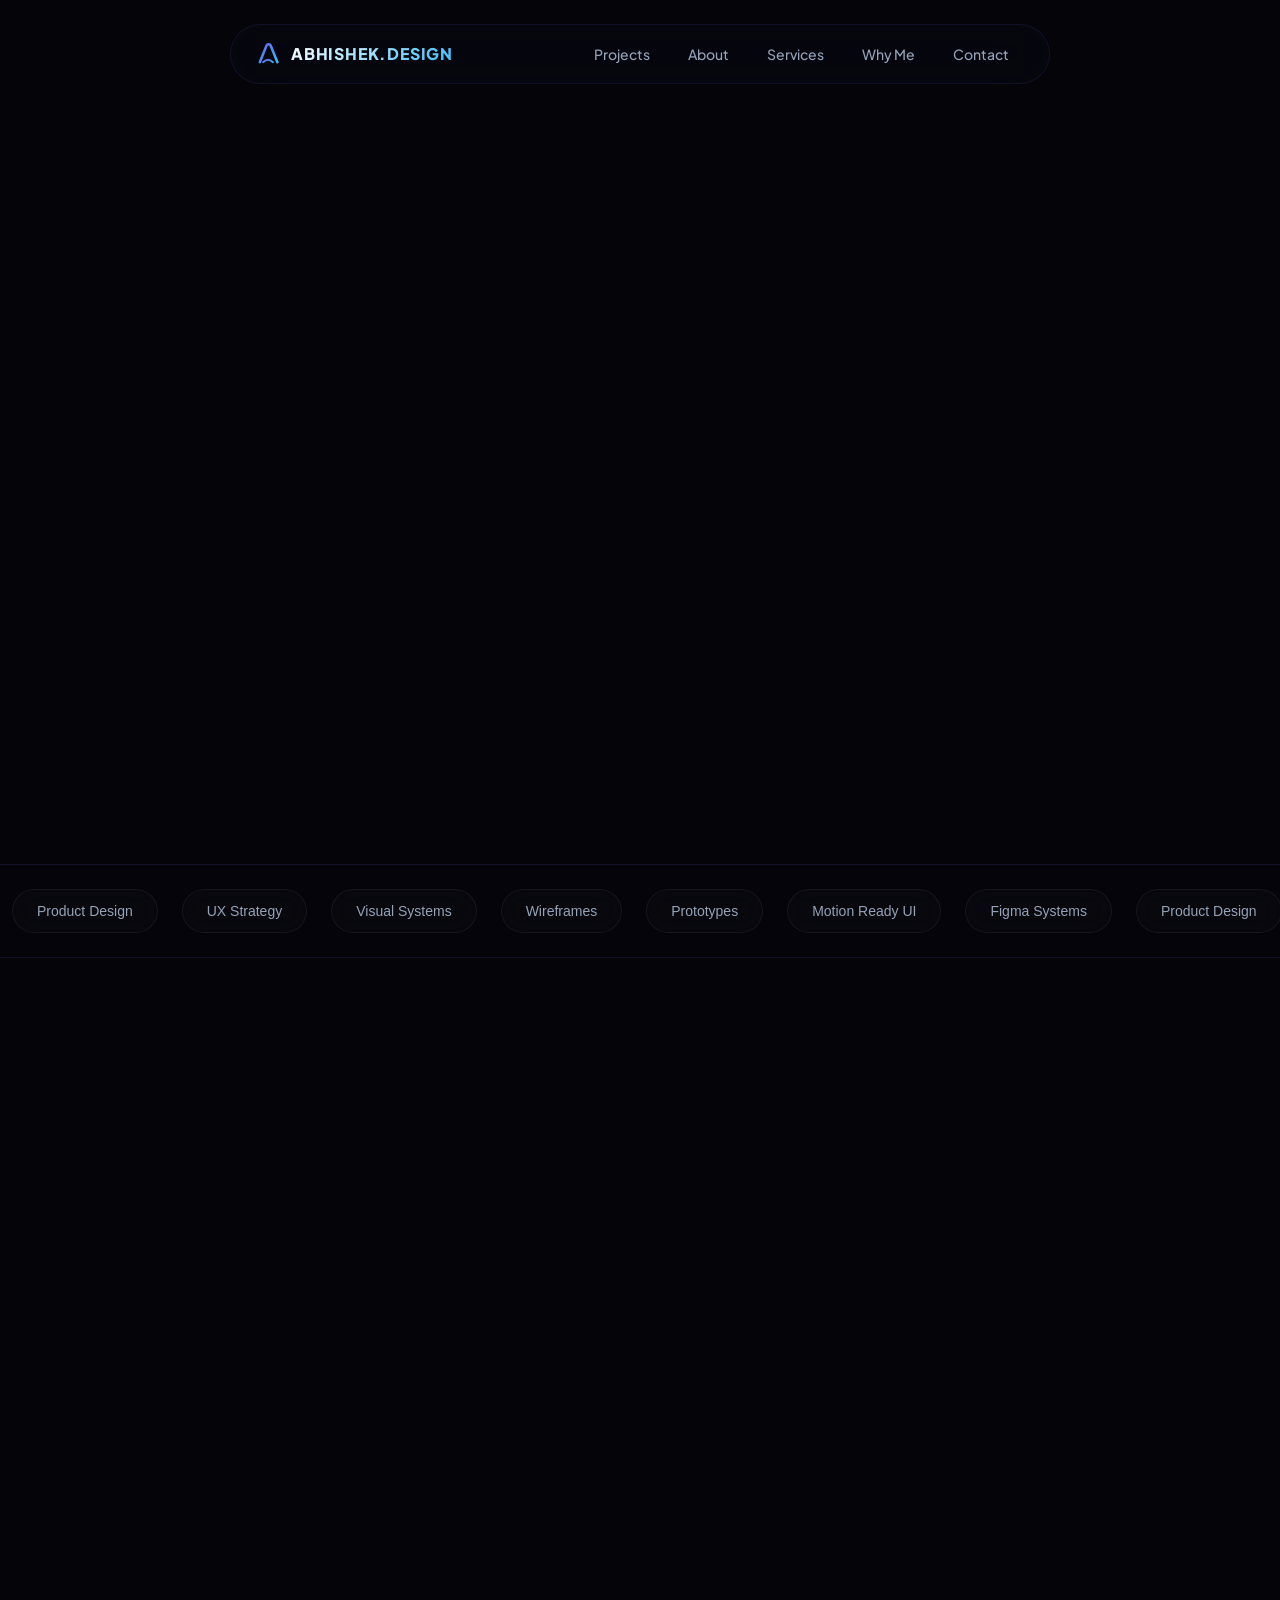
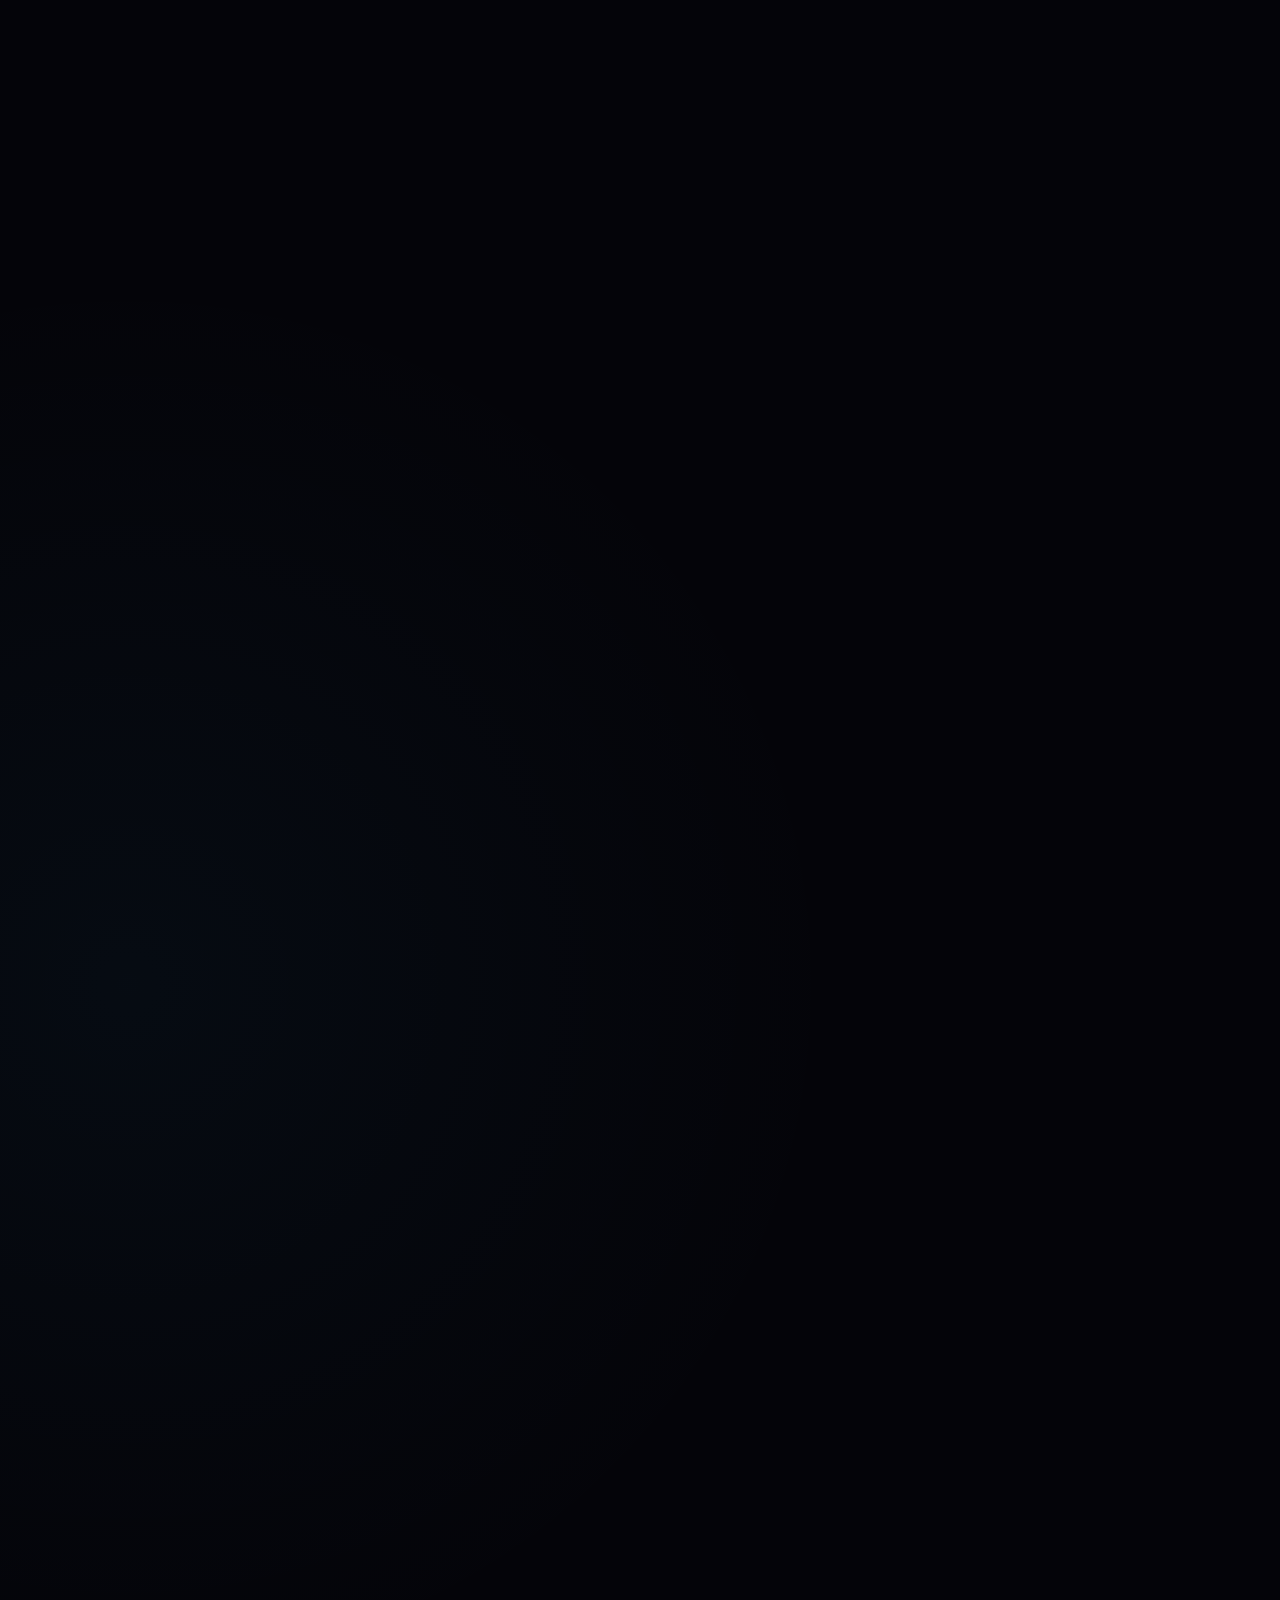
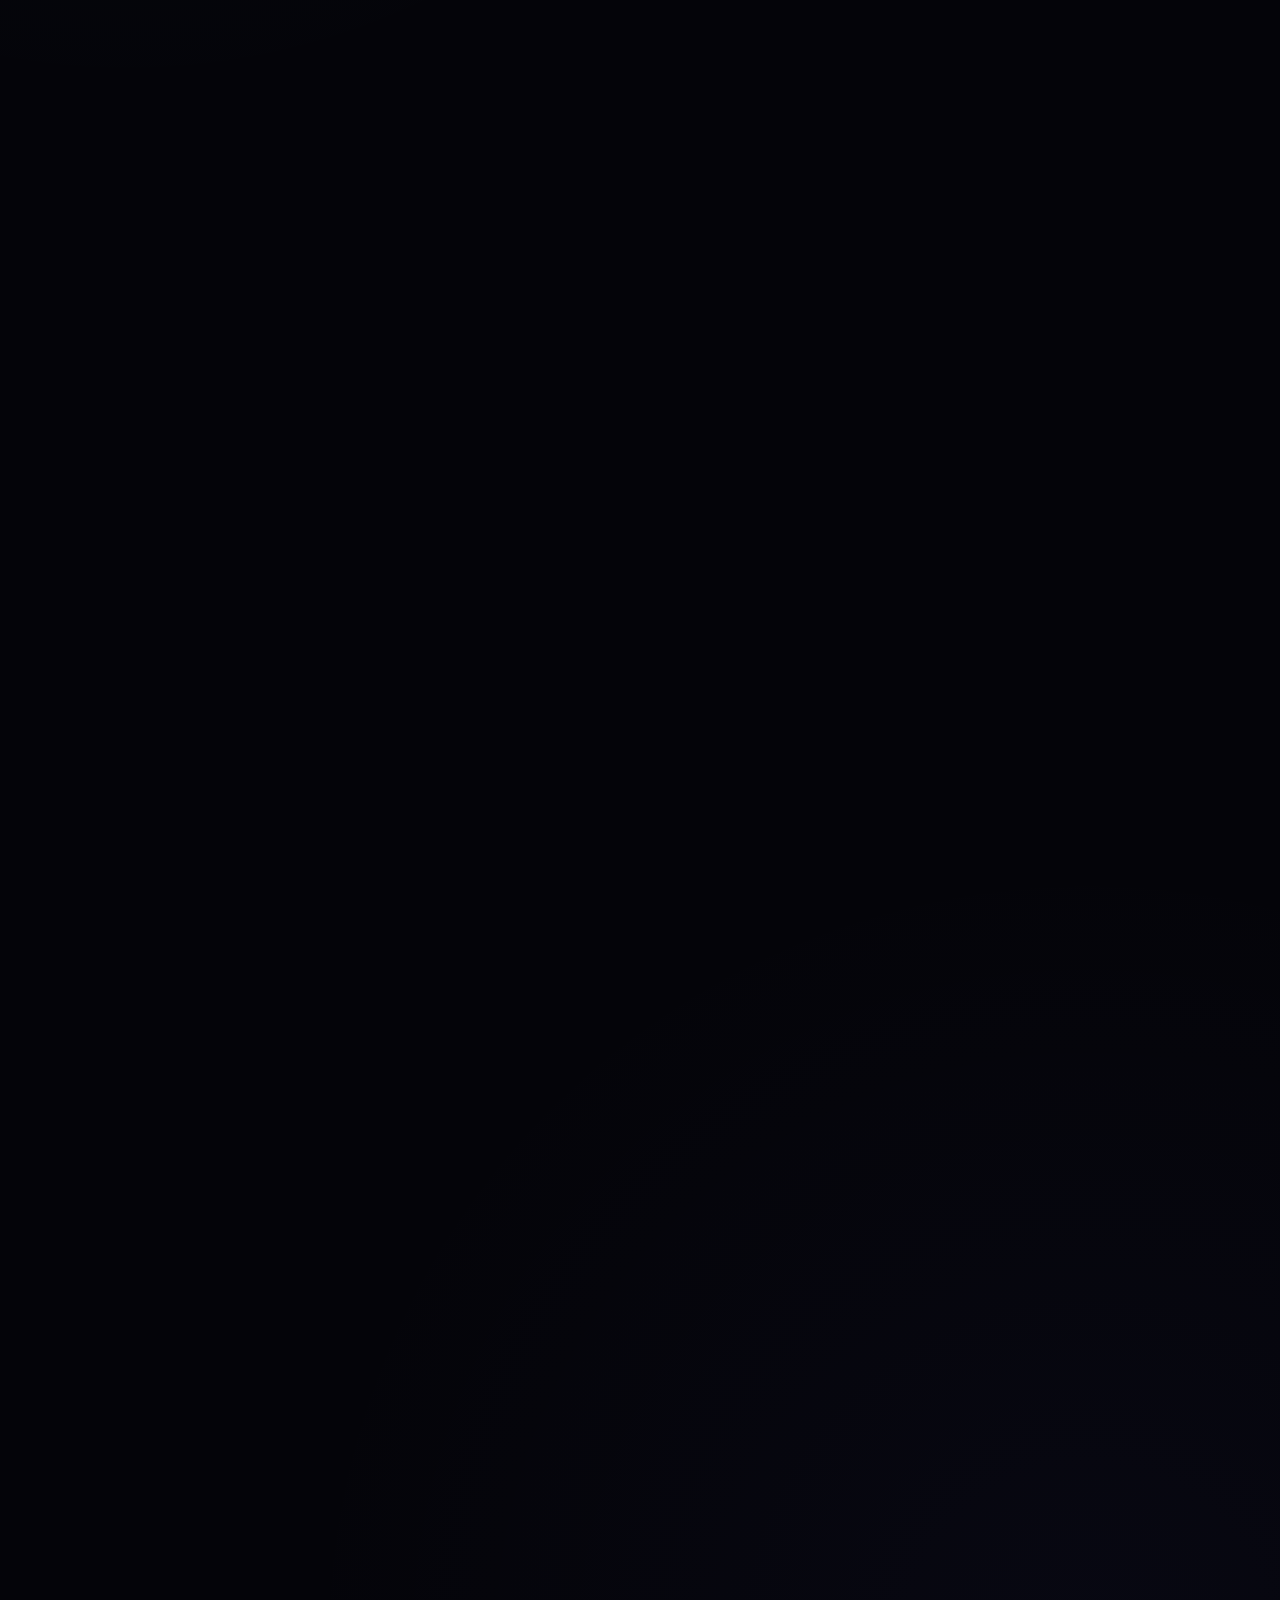
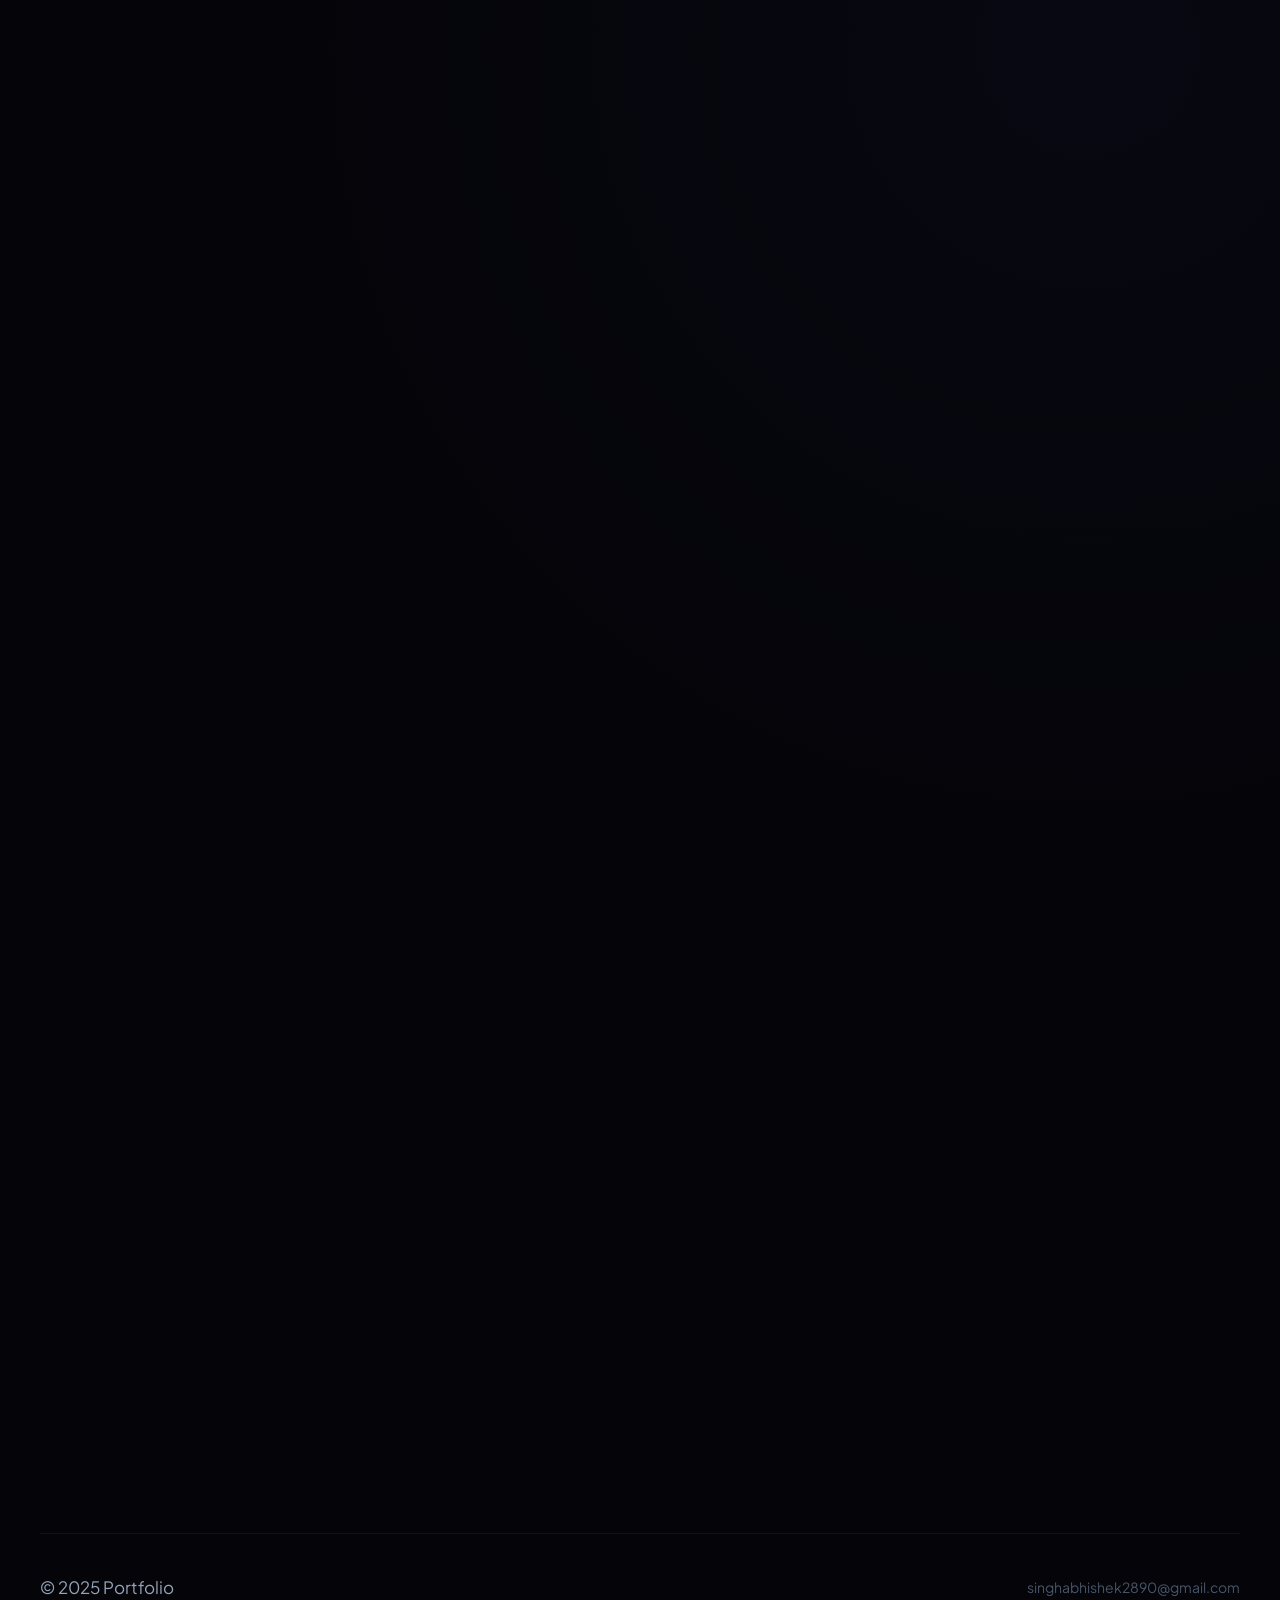
==== index.html @ 1b9af535 "Merge pull request #2 from Abhisheksingh1410/feature/framer-design-system Overhaul design system and" ====
<!doctype html>
<html lang="en">
  <head>
    <meta charset="utf-8">
    <meta name="viewport" content="width=device-width, initial-scale=1">
    <title>Abhishek Singh - UI/UX Designer</title>
    <meta name="description" content="Portfolio of Abhishek Singh, a UI/UX designer based in Lucknow, featuring Vyybee and Planto case studies.">
    
    <!-- Preconnect to Fonts -->
    <link rel="preconnect" href="https://fonts.googleapis.com">
    <link rel="preconnect" href="https://fonts.gstatic.com" crossorigin>
    
    <!-- Satoshi from Fontshare & Plus Jakarta Sans from Google Fonts -->
    <link href="https://fonts.googleapis.com/css2?family=Plus+Jakarta+Sans:ital,wght@0,300;0,400;0,500;0,600;0,700;0,800;1,300;1,400;1,500;1,600;1,700;1,800&display=swap" rel="stylesheet">
    <link href="https://api.fontshare.com/v2/css?f[]=satoshi@300,400,500,700,900&display=swap" rel="stylesheet">
    
    <link rel="stylesheet" href="styles.css">
  </head>
  <body>
    <!-- Sharp white follower dot trailing the cursor -->
    <div class="mouse-follower" aria-hidden="true"></div>

    <!-- Floating pill header -->
    <header class="site-header">
      <a class="brand" href="#home" aria-label="Abhishek Singh portfolio home">
        <span class="brand-logo">
          <svg width="26" height="26" viewBox="0 0 32 32" fill="none" xmlns="http://www.w3.org/2000/svg">
            <defs>
              <linearGradient id="logo-grad" x1="0%" y1="0%" x2="100%" y2="100%">
                <stop offset="0%" stop-color="#6366f1" />
                <stop offset="100%" stop-color="#38bdf8" />
              </linearGradient>
            </defs>
            <path d="M6 26L14 6C14.5 4.8 15.5 4 16.8 4C18 4 19 4.8 19.5 6L27.5 26" stroke="url(#logo-grad)" stroke-width="3.2" stroke-linecap="round" stroke-linejoin="round"/>
            <path d="M11 18H22.5" stroke="url(#logo-grad)" stroke-width="3.2" stroke-linecap="round"/>
            <path d="M10 26C10 26 13 23 16 23C19 23 22 26 22 26" stroke="url(#logo-grad)" stroke-width="2.5" stroke-linecap="round"/>
          </svg>
        </span>
        <span class="brand-text">Abhishek.Design</span>
      </a>
      <button class="nav-toggle" type="button" aria-label="Open navigation" aria-expanded="false">
        <span></span>
        <span></span>
      </button>
      <nav class="site-nav" aria-label="Primary navigation">
        <a href="#projects">Projects</a>
        <a href="#about">About</a>
        <a href="#services">Services</a>
        <a href="#why-me">Why Me</a>
        <a href="#contact">Contact</a>
      </nav>
    </header>

    <main id="home">
      <!-- Hero Section -->
      <section class="hero section-pad">
        <!-- Background animated shooting stars -->
        <div class="shooting-stars-container" aria-hidden="true">
          <div class="star"></div>
          <div class="star"></div>
          <div class="star"></div>
          <div class="star"></div>
          <div class="star"></div>
          <div class="star"></div>
        </div>

        <div class="hero-bg" aria-hidden="true"></div>
        <div class="hero-content">
          <!-- Availability Badge -->
          <div class="availability-badge reveal">
            <span class="status-dot"></span>
            <span>Available for work</span>
          </div>
          
          <p class="eyebrow reveal">UI/UX Designer / Product Designer</p>
          
          <div class="hero-grid">
            <div class="reveal">
              <h1>Abhishek Singh</h1>
              <p class="hero-copy">A versatile designer crafting product, web, and visual systems that make digital experiences feel sharp, usable, and emotionally memorable.</p>
              <div class="hero-actions">
                <a class="button primary" href="#projects">See Projects</a>
                <a class="button ghost" href="#contact">Contact Now</a>
              </div>
              <div class="hero-metrics" aria-label="Portfolio highlights">
                <div><strong>02</strong><span>Featured case studies</span></div>
                <div><strong>10+</strong><span>Design skills</span></div>
                <div><strong>2025</strong><span>Available for projects</span></div>
              </div>
            </div>
            
            <aside class="hero-feature reveal" aria-label="Featured design preview">
              <div class="feature-orbit" aria-hidden="true"></div>
              <!-- Pedestal preview of Vyybee dating app mockup -->
              <img class="hero-phone one" src="assets/Hero-section-vyybee-mockup.jpeg" alt="Vyybee dating app screen mockup">
              <img class="hero-phone two" src="assets/planto-mockup.jpeg" alt="Planto landing page desktop design mockup">
              <div class="status-panel">
                <strong>Lucknow based UI/UX Designer and Editor</strong>
                <div class="mini-tags">
                  <span>Figma</span>
                  <span>UX Design</span>
                  <span>Design Systems</span>
                </div>
              </div>
            </aside>
          </div>
        </div>
      </section>

      <!-- Seamless scrolling ticker with glassmorphism chips -->
      <section class="ticker-text-marquee" aria-label="Design capabilities">
        <div class="ticker-text-container">
          <div class="ticker-text-track">
            <span class="ticker-chip">Product Design</span>
            <span class="ticker-chip">UX Strategy</span>
            <span class="ticker-chip">Visual Systems</span>
            <span class="ticker-chip">Wireframes</span>
            <span class="ticker-chip">Prototypes</span>
            <span class="ticker-chip">Motion Ready UI</span>
            <span class="ticker-chip">Figma Systems</span>
            
            <!-- Duplicate for seamless scroll -->
            <span class="ticker-chip">Product Design</span>
            <span class="ticker-chip">UX Strategy</span>
            <span class="ticker-chip">Visual Systems</span>
            <span class="ticker-chip">Wireframes</span>
            <span class="ticker-chip">Prototypes</span>
            <span class="ticker-chip">Motion Ready UI</span>
            <span class="ticker-chip">Figma Systems</span>
          </div>
        </div>
      </section>

      <!-- Projects Section -->
      <section id="projects" class="section-pad">
        <div class="section-heading reveal">
          <p class="eyebrow">Recent Designs</p>
          <h2>Case studies that show the thinking behind the screens.</h2>
        </div>
        <div class="project-grid">
          <a class="project-card reveal" href="projects/vyybee.html" aria-label="Open Vyybee case study">
            <div class="project-image-wrapper">
              <img src="assets/vyybee-pedestal.jpeg" alt="Vyybee dating app preview card mockup">
              <div class="project-overlay">
                <span class="project-cta">View Case Study <svg width="14" height="14" viewBox="0 0 24 24" fill="none" stroke="currentColor" stroke-width="2.5"><line x1="5" y1="12" x2="19" y2="12"></line><polyline points="12 5 19 12 12 19"></polyline></svg></span>
              </div>
            </div>
            <div class="project-info">
              <p class="project-type">Mobile app / Dating</p>
              <h3>Vyybee</h3>
              <p>A Gen Z dating app shaped around compatibility checks, future goals, and playful relationship feedback loops. Live on Play Store.</p>
            </div>
          </a>
          <a class="project-card reveal" href="projects/planto.html" aria-label="Open Planto case study">
            <div class="project-image-wrapper">
              <img src="assets/planto-mockup-1.jpeg" alt="Planto ecommerce landing page design preview card">
              <div class="project-overlay">
                <span class="project-cta">View Case Study <svg width="14" height="14" viewBox="0 0 24 24" fill="none" stroke="currentColor" stroke-width="2.5"><line x1="5" y1="12" x2="19" y2="12"></line><polyline points="12 5 19 12 12 19"></polyline></svg></span>
              </div>
            </div>
            <div class="project-info">
              <p class="project-type">Web / Ecommerce</p>
              <h3>Planto</h3>
              <p>A premium plant shopping landing page with dark glassmorphism, curated products, customer reviews, and a calm green visual language.</p>
            </div>
          </a>
        </div>
      </section>

      <!-- Why Choose Me (Comparison) Section -->
      <section id="why-me" class="section-pad why-me-section">
        <div class="section-heading reveal">
          <p class="eyebrow">Why Choose Me</p>
          <h2>Why Partner with Me for Design Excellence</h2>
        </div>
        <div class="benefits-grid">
          <div class="benefit-card reveal">
            <div class="benefit-header">
              <span class="pro-tag">Skilled Professional</span>
              <span class="amateur-tag">Amateur Designer</span>
            </div>
            <div class="benefit-body">
              <div class="pro-side">
                <h4>Gain Access to Top Talent</h4>
                <p>Gain access to top-tier talent with years of experience, ensuring flawless execution.</p>
              </div>
              <div class="amateur-side">
                <h4>Inconsistent Execution</h4>
                <p>Lack of experience may result in design inconsistencies and overlooked details.</p>
              </div>
            </div>
          </div>
          <div class="benefit-card reveal">
            <div class="benefit-header">
              <span class="pro-tag">Future-Ready Designs</span>
              <span class="amateur-tag">Outdated Concepts</span>
            </div>
            <div class="benefit-body">
              <div class="pro-side">
                <h4>Stay Ahead of Trends</h4>
                <p>Crafting modern, scalable designs that grow with your business and stay ahead of trends.</p>
              </div>
              <div class="amateur-side">
                <h4>Stale Concepts</h4>
                <p>Stale designs that don't reflect current trends or your evolving brand narrative.</p>
              </div>
            </div>
          </div>
          <div class="benefit-card reveal">
            <div class="benefit-header">
              <span class="pro-tag">Client-Centric Collaboration</span>
              <span class="amateur-tag">Detached Communication</span>
            </div>
            <div class="benefit-body">
              <div class="pro-side">
                <h4>Your Vision Leads</h4>
                <p>Your vision leads the way — I work closely with you to bring ideas to life with precision and creativity.</p>
              </div>
              <div class="amateur-side">
                <h4>Poor Feedback Loops</h4>
                <p>Lack of collaboration and poor feedback loops can result in misaligned outcomes.</p>
              </div>
            </div>
          </div>
          <div class="benefit-card reveal">
            <div class="benefit-header">
              <span class="pro-tag">Timely Project Tracking</span>
              <span class="amateur-tag">Unstructured Work</span>
            </div>
            <div class="benefit-body">
              <div class="pro-side">
                <h4>Regular Updates</h4>
                <p>Stay informed with regular progress updates and timely deliverables.</p>
              </div>
              <div class="amateur-side">
                <h4>Unreliable Timelines</h4>
                <p>Inconsistent timelines and last-minute changes can compromise quality.</p>
              </div>
            </div>
          </div>
        </div>
      </section>

      <!-- Design Lab Section -->
      <section class="section-pad design-lab">
        <div class="section-heading reveal">
          <p class="eyebrow">Design Detail</p>
          <h2>Built to feel like a designer's own studio, not a template.</h2>
        </div>
        <div class="lab-grid">
          <article class="lab-card reveal">
            <span>01</span>
            <h3>Real product screens</h3>
            <p>Project cards use captured interface work from Figma so the portfolio leads with evidence, not decoration.</p>
          </article>
          <article class="lab-card reveal">
            <span>02</span>
            <h3>Editorial rhythm</h3>
            <p>Large type, compact cards, and generous negative space create a modern UI/UX portfolio cadence.</p>
          </article>
          <article class="lab-card reveal">
            <span>03</span>
            <h3>Conversion ready</h3>
            <p>Clear project paths, service clarity, and contact actions keep the site beautiful but practical.</p>
          </article>
        </div>
      </section>

      <!-- About Section with AI artwork -->
      <section id="about" class="section-pad split-section">
        <div class="about-text-column reveal">
          <div class="section-heading">
            <p class="eyebrow">Expert Designer</p>
            <h2>Abhishek Singh, your designer.</h2>
          </div>
          <p class="about-bio">Abhishek Singh is a dedicated UI/UX Designer and Editor from Lucknow. He specializes in creative design with seamless execution to craft clean, modern, and purposeful digital experiences.</p>
          <div class="skill-cloud" aria-label="Skills">
            <span>Design System</span>
            <span>UX Design</span>
            <span>UI Design</span>
            <span>Wireframing</span>
            <span>Figma</span>
            <span>Prototyping</span>
            <span>Dataflow</span>
            <span>Typography</span>
            <span>Premiere Pro</span>
            <span>After Effects</span>
          </div>
        </div>
        <div class="about-image-column reveal">
          <div class="about-artwork-frame">
            <img src="assets/creative-studio.png" alt="Creative design workspace 3D illustration">
          </div>
        </div>
      </section>

      <!-- Process Section -->
      <section class="section-pad process">
        <div class="section-heading reveal">
          <p class="eyebrow">How it works</p>
          <h2>Process is everything.</h2>
        </div>
        <div class="steps">
          <article class="step-card reveal">
            <span>01</span>
            <h3>Let's Get In Touch</h3>
            <p>Discuss goals, audience, constraints, and the business idea behind the product.</p>
          </article>
          <article class="step-card reveal">
            <span>02</span>
            <h3>Shape the Direction</h3>
            <p>Translate the vision into flows, structure, wireframes, and visual references.</p>
          </article>
          <article class="step-card reveal">
            <span>03</span>
            <h3>Design the Experience</h3>
            <p>Create polished interfaces that are functional, responsive, and ready for handoff.</p>
          </article>
          <article class="step-card reveal">
            <span>04</span>
            <h3>Hand Over</h3>
            <p>Deliver organized screens, assets, and design notes for smooth development.</p>
          </article>
        </div>
      </section>

      <!-- Services Section -->
      <section id="services" class="section-pad services">
        <div class="section-heading reveal">
          <p class="eyebrow">Design Services</p>
          <h2>Focused services for digital products and brands.</h2>
        </div>
        <div class="service-bento">
          <article class="service-card reveal tall-bento">
            <div class="service-icon">
              <!-- Website design SVG -->
              <svg width="24" height="24" viewBox="0 0 24 24" fill="none" stroke="currentColor" stroke-width="1.8" stroke-linecap="round" stroke-linejoin="round"><rect x="2" y="3" width="20" height="14" rx="2" ry="2"></rect><line x1="8" y1="21" x2="16" y2="21"></line><line x1="12" y1="17" x2="12" y2="21"></line></svg>
            </div>
            <h3>Website Design</h3>
            <p>User-centric websites that improve clarity, engagement, and conversion.</p>
          </article>
          <article class="service-card reveal">
            <div class="service-icon">
              <!-- Figma Design SVG -->
              <svg width="24" height="24" viewBox="0 0 24 24" fill="none" stroke="currentColor" stroke-width="1.8" stroke-linecap="round" stroke-linejoin="round"><path d="M5 5.5A3.5 3.5 0 0 1 8.5 2H12v7H8.5A3.5 3.5 0 0 1 5 5.5z"></path><path d="M12 2h3.5a3.5 3.5 0 0 1 0 7H12V2z"></path><path d="M12 12.5a3.5 3.5 0 1 1 7-3.5h-7v3.5z"></path><path d="M5 15.5A3.5 3.5 0 0 1 8.5 12H12v3.5a3.5 3.5 0 1 1-7 0z"></path><path d="M12 12h3.5a3.5 3.5 0 0 1 0 7H12v-7z"></path></svg>
            </div>
            <h3>Figma Design</h3>
            <p>Interactive, organized Figma files that simplify complexity and elevate usability.</p>
          </article>
          <article class="service-card reveal">
            <div class="service-icon">
              <!-- Wireframing SVG -->
              <svg width="24" height="24" viewBox="0 0 24 24" fill="none" stroke="currentColor" stroke-width="1.8" stroke-linecap="round" stroke-linejoin="round"><rect x="3" y="3" width="18" height="18" rx="2" ry="2"></rect><line x1="9" y1="3" x2="9" y2="21"></line><line x1="9" y1="9" x2="21" y2="9"></line></svg>
            </div>
            <h3>Wireframing</h3>
            <p>Simple structural layouts that make screens easier to understand before visual polish.</p>
          </article>
          <article class="service-card reveal">
            <div class="service-icon">
              <!-- Graphic Design SVG -->
              <svg width="24" height="24" viewBox="0 0 24 24" fill="none" stroke="currentColor" stroke-width="1.8" stroke-linecap="round" stroke-linejoin="round"><circle cx="12" cy="12" r="10"></circle><circle cx="12" cy="12" r="4"></circle><line x1="4.93" y1="4.93" x2="19.07" y2="19.07"></line></svg>
            </div>
            <h3>Graphic Design</h3>
            <p>Bold visual content for campaigns, posters, social media, and brand communication.</p>
          </article>
        </div>
      </section>

      <!-- Contact Section -->
      <section id="contact" class="section-pad contact">
        <div class="contact-panel reveal">
          <p class="eyebrow">Let's Connect</p>
          <h2>Let's grow together.</h2>
          <p>Have a product idea, website, or brand experience that needs thoughtful design?</p>
          <div class="hero-actions">
            <a class="button primary" href="mailto:singhabhishek2890@gmail.com">Email Abhishek</a>
            <a class="button ghost" href="https://www.linkedin.com/in/abhisheksingh0702" target="_blank" rel="noreferrer">LinkedIn</a>
          </div>
        </div>
      </section>
    </main>

    <footer class="site-footer">
      <p>© 2025 Portfolio</p>
      <a href="mailto:singhabhishek2890@gmail.com">singhabhishek2890@gmail.com</a>
    </footer>
    <script src="script.js"></script>
  </body>
</html>
---- styles.css ----
:root {
  color-scheme: dark;
  --bg: #040409;
  --bg-card: #080811;
  --bg-card-hover: #0f0f1c;
  --border: rgba(99, 102, 241, 0.12);
  --border-hover: rgba(56, 189, 248, 0.3);
  --text-primary: #ffffff;
  --text-secondary: #94a3b8;
  --text-muted: #475569;
  --accent-violet: #6366f1;
  --accent-cyan: #38bdf8;
  --accent-gradient: linear-gradient(135deg, #818cf8 0%, #6366f1 50%, #38bdf8 100%);
  --glow-violet: rgba(99, 102, 241, 0.15);
  --glow-cyan: rgba(56, 189, 248, 0.15);
  --radius-lg: 20px;
  --radius-md: 12px;
  --radius-sm: 8px;
  --max-width: 1200px;
  --transition-spring: all 0.5s cubic-bezier(0.16, 1, 0.3, 1);
  --transition-smooth: all 0.3s ease;
}

* {
  box-sizing: border-box;
  margin: 0;
  padding: 0;
}

html {
  scroll-behavior: smooth;
  background-color: var(--bg);
}

body {
  background-color: var(--bg);
  background-image: 
    radial-gradient(circle at 50% -20%, rgba(99, 102, 241, 0.13), transparent 75rem),
    radial-gradient(circle at 10% 40%, rgba(56, 189, 248, 0.04), transparent 45rem),
    radial-gradient(circle at 85% 75%, rgba(99, 102, 241, 0.04), transparent 50rem);
  background-repeat: no-repeat;
  color: var(--text-primary);
  font-family: "Plus Jakarta Sans", "Inter", -apple-system, sans-serif;
  -webkit-font-smoothing: antialiased;
  -moz-osx-font-smoothing: grayscale;
  line-height: 1.6;
  overflow-x: hidden;
}

body.nav-open {
  overflow: hidden;
}

/* Typography Details */
h1, h2, h3, h4, .button, .brand, .eyebrow, .status-panel, .pro-tag, .amateur-tag, .step-card span {
  font-family: "Satoshi", "Plus Jakarta Sans", sans-serif;
}

h1 {
  font-size: clamp(48px, 9.5vw, 110px);
  font-weight: 900;
  line-height: 0.95;
  letter-spacing: -0.04em;
  color: var(--text-primary);
}

h2 {
  font-size: clamp(32px, 5vw, 56px);
  font-weight: 700;
  line-height: 1.1;
  letter-spacing: -0.02em;
  color: var(--text-primary);
}

h3 {
  font-size: clamp(20px, 3vw, 26px);
  font-weight: 700;
  line-height: 1.2;
  letter-spacing: -0.01em;
  color: var(--text-primary);
}

p {
  color: var(--text-secondary);
  font-size: clamp(15px, 2vw, 17px);
}

a {
  color: inherit;
  text-decoration: none;
}

img {
  display: block;
  max-width: 100%;
}

/* Sections Spacer */
.section-pad {
  width: min(calc(100% - 40px), var(--max-width));
  margin: 0 auto;
  padding: 100px 0;
}

.section-heading {
  max-width: 700px;
  margin-bottom: 50px;
}

.eyebrow {
  display: inline-block;
  font-size: 12px;
  font-weight: 700;
  text-transform: uppercase;
  letter-spacing: 0.12em;
  color: var(--accent-cyan);
  margin-bottom: 12px;
}

/* Floating glass pill navbar */
.site-header {
  position: fixed;
  top: 24px;
  left: 50%;
  transform: translateX(-50%);
  width: min(calc(100% - 32px), 820px);
  height: 60px;
  background: rgba(8, 8, 16, 0.7);
  backdrop-filter: blur(24px);
  -webkit-backdrop-filter: blur(24px);
  border: 1px solid var(--border);
  border-radius: 999px;
  display: flex;
  align-items: center;
  justify-content: space-between;
  padding: 0 24px;
  z-index: 1000;
  transition: border-color 0.3s, box-shadow 0.3s;
}

.site-header:hover {
  border-color: rgba(99, 102, 241, 0.25);
  box-shadow: 0 10px 30px rgba(0, 0, 0, 0.6);
}

.brand {
  display: inline-flex;
  align-items: center;
  gap: 10px;
  font-weight: 900;
  font-size: 16px;
  text-transform: uppercase;
  letter-spacing: 0.05em;
}

.brand-logo {
  display: grid;
  place-items: center;
}

.brand-text {
  background: linear-gradient(135deg, #ffffff 0%, var(--accent-cyan) 100%);
  -webkit-background-clip: text;
  -webkit-text-fill-color: transparent;
}

.site-nav {
  display: flex;
  align-items: center;
  gap: 6px;
}

.site-nav a {
  font-size: 14px;
  font-weight: 500;
  color: var(--text-secondary);
  padding: 8px 16px;
  border-radius: 999px;
  transition: var(--transition-smooth);
}

.site-nav a:hover {
  color: var(--text-primary);
  background: rgba(255, 255, 255, 0.05);
}

.nav-toggle {
  display: none;
  flex-direction: column;
  justify-content: space-between;
  width: 24px;
  height: 16px;
  background: transparent;
  border: none;
  cursor: pointer;
}

.nav-toggle span {
  display: block;
  width: 100%;
  height: 2px;
  background: var(--text-primary);
  border-radius: 2px;
  transition: transform 0.3s, opacity 0.3s;
}

/* Mouse Follower Glow Dot */
.mouse-follower {
  position: fixed;
  width: 6px;
  height: 6px;
  background: #ffffff;
  border-radius: 50%;
  pointer-events: none;
  z-index: 9999;
  opacity: 0;
  transform: translate(-50%, -50%);
  box-shadow: 0 0 10px 2px rgba(255, 255, 255, 0.6);
  transition: left 0.08s ease-out, top 0.08s ease-out, opacity 0.3s ease;
}

/* Pulsing availability badge */
.availability-badge {
  display: inline-flex;
  align-items: center;
  gap: 8px;
  background: rgba(56, 189, 248, 0.08);
  border: 1px solid rgba(56, 189, 248, 0.2);
  border-radius: 999px;
  padding: 6px 14px;
  margin-bottom: 28px;
}

.availability-badge span {
  font-size: 11px;
  font-weight: 700;
  text-transform: uppercase;
  letter-spacing: 0.08em;
  color: var(--accent-cyan);
}

.status-dot {
  width: 8px;
  height: 8px;
  background: var(--accent-cyan);
  border-radius: 50%;
  position: relative;
}

.status-dot::after {
  content: '';
  position: absolute;
  width: 100%;
  height: 100%;
  top: 0;
  left: 0;
  background: var(--accent-cyan);
  border-radius: 50%;
  animation: pulse 2s ease-in-out infinite;
}

@keyframes pulse {
  0% { transform: scale(1); opacity: 0.8; }
  100% { transform: scale(2.8); opacity: 0; }
}

/* Hero Section */
.hero {
  position: relative;
  min-height: 96svh;
  display: flex;
  align-items: center;
  padding-top: 130px;
}

/* Shooting Stars Background */
.shooting-stars-container {
  position: absolute;
  inset: 0;
  overflow: hidden;
  pointer-events: none;
  z-index: 0;
}

.star {
  position: absolute;
  top: -50px;
  right: 0;
  width: 2px;
  height: 2px;
  background: #fff;
  border-radius: 50%;
  opacity: 0;
  animation: shootingStar 4.5s ease-in-out infinite;
}

.star::before {
  content: '';
  position: absolute;
  top: 50%;
  transform: translateY(-50%);
  width: 100px;
  height: 1px;
  background: linear-gradient(90deg, #fff, transparent);
}

.star:nth-child(1) { right: 10%; top: 5%; animation-delay: 0s; animation-duration: 4.5s; }
.star:nth-child(2) { right: 30%; top: 15%; animation-delay: 1.5s; animation-duration: 3.5s; }
.star:nth-child(3) { right: 55%; top: 2%; animation-delay: 0.8s; animation-duration: 5.5s; }
.star:nth-child(4) { right: 75%; top: 25%; animation-delay: 2.2s; animation-duration: 4s; }
.star:nth-child(5) { right: 20%; top: 40%; animation-delay: 3s; animation-duration: 3.8s; }
.star:nth-child(6) { right: 65%; top: 10%; animation-delay: 1.2s; animation-duration: 4.8s; }

@keyframes shootingStar {
  0% {
    transform: translate(0, 0) rotate(-45deg);
    opacity: 0;
  }
  8% {
    opacity: 1;
  }
  28% {
    transform: translate(-500px, 500px) rotate(-45deg);
    opacity: 0;
  }
  100% {
    transform: translate(-500px, 500px) rotate(-45deg);
    opacity: 0;
  }
}

.hero-content {
  width: 100%;
}

.hero-grid {
  display: grid;
  grid-template-columns: 1.2fr 0.8fr;
  gap: 50px;
  align-items: center;
  margin-top: 24px;
}

/* Gradient heading highlight */
h1 {
  background: linear-gradient(135deg, #ffffff 40%, var(--accent-cyan) 100%);
  -webkit-background-clip: text;
  -webkit-text-fill-color: transparent;
}

.hero-copy {
  max-width: 600px;
  font-size: clamp(17px, 2.2vw, 22px);
  color: var(--text-secondary);
  line-height: 1.5;
  margin-top: 18px;
  font-weight: 400;
}

.hero-actions {
  display: flex;
  gap: 16px;
  margin-top: 32px;
}

.button {
  display: inline-flex;
  align-items: center;
  justify-content: center;
  height: 50px;
  padding: 0 28px;
  border-radius: 999px;
  font-size: 14px;
  font-weight: 700;
  transition: var(--transition-spring);
  cursor: pointer;
}

.button.primary {
  background: linear-gradient(135deg, var(--accent-violet) 0%, var(--accent-cyan) 100%);
  color: #ffffff;
  border: none;
}

.button.primary:hover {
  transform: translateY(-2px);
  box-shadow: 0 8px 24px var(--glow-violet);
}

.button.ghost {
  background: rgba(255, 255, 255, 0.02);
  color: var(--text-primary);
  border: 1px solid var(--border);
  backdrop-filter: blur(8px);
}

.button.ghost:hover {
  background: rgba(255, 255, 255, 0.08);
  border-color: var(--border-hover);
  transform: translateY(-2px);
}

.hero-metrics {
  display: grid;
  grid-template-columns: repeat(3, 1fr);
  gap: 16px;
  max-width: 580px;
  margin-top: 48px;
  border-top: 1px solid var(--border);
  padding-top: 32px;
}

.hero-metrics div {
  display: flex;
  flex-direction: column;
  gap: 4px;
}

.hero-metrics strong {
  font-size: clamp(28px, 4vw, 36px);
  font-weight: 900;
  line-height: 1;
  color: var(--text-primary);
}

.hero-metrics span {
  font-size: 13px;
  color: var(--text-muted);
}

.hero-feature {
  position: relative;
  display: flex;
  align-items: center;
  justify-content: center;
  min-height: 480px;
}

.feature-orbit {
  position: absolute;
  width: 90%;
  aspect-ratio: 1;
  border-radius: 50%;
  border: 1px dashed rgba(99, 102, 241, 0.08);
  background: radial-gradient(circle at center, var(--glow-violet) 0%, transparent 60%);
  animation: rotateOrbit 120s linear infinite;
}

@keyframes rotateOrbit {
  0% { transform: rotate(0deg); }
  100% { transform: rotate(360deg); }
}

.hero-phone {
  position: absolute;
  width: 52%;
  max-height: 380px;
  object-fit: cover;
  border-radius: 24px;
  border: 1px solid var(--border);
  box-shadow: 0 25px 60px rgba(0, 0, 0, 0.8);
  transition: var(--transition-spring);
}

.hero-phone.one {
  left: 3%;
  top: 10%;
  transform: rotate(-6deg);
  z-index: 2;
}

.hero-phone.two {
  right: 3%;
  bottom: 15%;
  transform: rotate(6deg);
  z-index: 1;
}

.hero-feature:hover .hero-phone.one {
  transform: rotate(-3deg) translateY(-8px);
}

.hero-feature:hover .hero-phone.two {
  transform: rotate(3deg) translateY(8px);
}

.hero-feature .status-panel {
  position: absolute;
  bottom: -15px;
  width: calc(100% - 20px);
  background: rgba(8, 8, 17, 0.75);
  backdrop-filter: blur(12px);
  border: 1px solid var(--border);
  border-radius: var(--radius-md);
  padding: 16px;
  z-index: 3;
}

.hero-feature .status-panel strong {
  display: block;
  font-size: 13px;
  color: var(--text-primary);
  line-height: 1.4;
}

.mini-tags {
  display: flex;
  flex-wrap: wrap;
  gap: 6px;
  margin-top: 10px;
}

.mini-tags span {
  font-size: 11px;
  font-weight: 600;
  color: var(--text-secondary);
  background: rgba(255, 255, 255, 0.03);
  border: 1px solid var(--border);
  padding: 4px 10px;
  border-radius: 999px;
}

/* Infinite text ticker with glassmorphism chips */
.ticker-text-marquee {
  width: 100%;
  overflow: hidden;
  border-top: 1px solid var(--border);
  border-bottom: 1px solid var(--border);
  padding: 24px 0;
  background: rgba(99, 102, 241, 0.005);
}

.ticker-text-container {
  display: flex;
  overflow: hidden;
}

.ticker-text-track {
  display: inline-flex;
  animation: scrollMarquee 25s linear infinite;
  width: max-content;
}

.ticker-chip {
  display: inline-flex;
  align-items: center;
  background: rgba(255, 255, 255, 0.02);
  border: 1px solid rgba(255, 255, 255, 0.06);
  padding: 10px 24px;
  border-radius: 999px;
  font-family: "Satoshi", sans-serif;
  font-weight: 500;
  font-size: 14px;
  color: var(--text-secondary);
  backdrop-filter: blur(12px);
  -webkit-backdrop-filter: blur(12px);
  margin: 0 12px;
  white-space: nowrap;
}

@keyframes scrollMarquee {
  0% { transform: translateX(0); }
  100% { transform: translateX(-50%); }
}

/* Project Cards Section */
.project-grid {
  display: grid;
  grid-template-columns: repeat(2, 1fr);
  gap: 28px;
}

.project-card {
  background: var(--bg-card);
  border: 1px solid var(--border);
  border-radius: var(--radius-lg);
  overflow: hidden;
  display: block;
  transition: var(--transition-spring);
}

.project-card:hover {
  transform: translateY(-6px);
  border-color: var(--border-hover);
  box-shadow: 0 30px 80px rgba(0, 0, 0, 0.8);
}

.project-image-wrapper {
  position: relative;
  overflow: hidden;
  aspect-ratio: 16/10;
  border-bottom: 1px solid var(--border);
  background: #0f0f12;
}

.project-card img {
  width: 100%;
  height: 100%;
  object-fit: cover;
  transition: transform 0.6s cubic-bezier(0.16, 1, 0.3, 1);
}

.project-card:hover img {
  transform: scale(1.03);
}

.project-overlay {
  position: absolute;
  inset: 0;
  background: rgba(0, 0, 0, 0.6);
  backdrop-filter: blur(6px);
  -webkit-backdrop-filter: blur(6px);
  display: flex;
  align-items: center;
  justify-content: center;
  opacity: 0;
  transition: opacity 0.3s ease;
}

.project-card:hover .project-overlay {
  opacity: 1;
}

.project-cta {
  font-weight: 700;
  color: #ffffff;
  background: linear-gradient(135deg, var(--accent-violet) 0%, var(--accent-cyan) 100%);
  padding: 12px 24px;
  border-radius: 999px;
  font-size: 13px;
  text-transform: uppercase;
  letter-spacing: 0.05em;
  display: inline-flex;
  align-items: center;
  gap: 8px;
  transform: translateY(12px);
  transition: transform 0.4s cubic-bezier(0.16, 1, 0.3, 1);
}

.project-card:hover .project-cta {
  transform: translateY(0);
}

.project-info {
  padding: 32px;
}

.project-type {
  font-size: 11px;
  font-weight: 700;
  text-transform: uppercase;
  letter-spacing: 0.1em;
  color: var(--accent-cyan);
  margin-bottom: 10px;
}

.project-info h3 {
  margin-bottom: 12px;
}

.project-info p {
  color: var(--text-secondary);
  font-size: 15px;
  line-height: 1.6;
}

/* Why Choose Me section */
.benefits-grid {
  display: grid;
  grid-template-columns: repeat(2, 1fr);
  gap: 24px;
}

.benefit-card {
  background: var(--bg-card);
  border: 1px solid var(--border);
  border-radius: var(--radius-lg);
  overflow: hidden;
  display: flex;
  flex-direction: column;
  transition: border-color 0.3s, box-shadow 0.3s;
}

.benefit-card:hover {
  border-color: rgba(56, 189, 248, 0.2);
  box-shadow: 0 15px 40px rgba(0, 0, 0, 0.6);
}

.benefit-header {
  display: flex;
  border-bottom: 1px solid var(--border);
}

.benefit-header span {
  flex: 1;
  text-align: center;
  padding: 16px;
  font-size: 11px;
  font-weight: 700;
  text-transform: uppercase;
  letter-spacing: 0.08em;
}

.pro-tag {
  color: var(--accent-cyan);
  background: rgba(56, 189, 248, 0.03);
  border-right: 1px solid var(--border);
}

.amateur-tag {
  color: var(--text-muted);
  background: transparent;
}

.benefit-body {
  display: flex;
  flex: 1;
}

.pro-side, .amateur-side {
  flex: 1;
  padding: 28px;
}

.pro-side {
  border-right: 1px solid var(--border);
  background: rgba(99, 102, 241, 0.005);
}

.pro-side h4 {
  color: var(--text-primary);
  margin-bottom: 8px;
  font-size: 15px;
  font-weight: 700;
}

.pro-side p {
  color: var(--text-secondary);
  font-size: 13.5px;
  line-height: 1.5;
}

.amateur-side h4 {
  color: #ff4757;
  margin-bottom: 8px;
  font-size: 15px;
  font-weight: 700;
  opacity: 0.75;
}

.amateur-side p {
  color: var(--text-muted);
  font-size: 13.5px;
  line-height: 1.5;
  opacity: 0.85;
}

/* Services section bento */
.service-bento {
  display: grid;
  grid-template-columns: repeat(3, 1fr);
  gap: 20px;
}

.service-card {
  background: var(--bg-card);
  border: 1px solid var(--border);
  border-radius: var(--radius-lg);
  padding: 36px;
  transition: var(--transition-spring);
  display: flex;
  flex-direction: column;
  justify-content: flex-start;
}

.service-card:hover {
  transform: translateY(-4px);
  border-color: var(--border-hover);
  box-shadow: 0 20px 40px rgba(0, 0, 0, 0.6);
}

.service-card.tall-bento {
  grid-row: span 2;
  justify-content: flex-end;
  min-height: 420px;
}

.service-icon {
  width: 44px;
  height: 44px;
  border-radius: var(--radius-md);
  background: rgba(255, 255, 255, 0.02);
  border: 1px solid var(--border);
  display: flex;
  align-items: center;
  justify-content: center;
  color: var(--accent-cyan);
  margin-bottom: 28px;
  transition: var(--transition-smooth);
}

.service-card:hover .service-icon {
  background: linear-gradient(135deg, var(--accent-violet) 0%, var(--accent-cyan) 100%);
  color: #ffffff;
  border-color: var(--accent-cyan);
}

.service-card.tall-bento .service-icon {
  margin-bottom: auto;
}

.service-card h3 {
  margin-bottom: 12px;
}

.service-card p {
  color: var(--text-secondary);
  font-size: 14px;
  line-height: 1.6;
}

/* Design Lab Grid */
.lab-grid {
  display: grid;
  grid-template-columns: repeat(3, 1fr);
  gap: 20px;
}

.lab-card {
  background: var(--bg-card);
  border: 1px solid var(--border);
  border-radius: var(--radius-lg);
  padding: 32px;
  min-height: 220px;
  display: flex;
  flex-direction: column;
  transition: var(--transition-spring);
}

.lab-card:hover {
  border-color: var(--border-hover);
  transform: translateY(-3px);
}

.lab-card span {
  display: inline-flex;
  align-items: center;
  justify-content: center;
  width: 36px;
  height: 36px;
  border-radius: 50%;
  border: 1px solid var(--border);
  background: rgba(255, 255, 255, 0.02);
  font-size: 12px;
  font-weight: 700;
  color: var(--accent-cyan);
  margin-bottom: 40px;
}

.lab-card h3 {
  margin-bottom: 10px;
  font-size: 18px;
}

.lab-card p {
  font-size: 14px;
  color: var(--text-secondary);
}

/* Split layout (About) */
.split-section {
  display: grid;
  grid-template-columns: 1.2fr 0.8fr;
  gap: 50px;
  align-items: center;
}

.about-copy p.about-bio {
  font-size: 18px;
  line-height: 1.6;
  color: var(--text-primary);
  margin-bottom: 30px;
}

.about-artwork-frame {
  width: 100%;
  aspect-ratio: 1;
  border-radius: var(--radius-lg);
  border: 1px solid var(--border);
  background: linear-gradient(135deg, rgba(255,255,255,0.01), rgba(255,255,255,0.03));
  padding: 16px;
  box-shadow: 0 20px 50px rgba(0, 0, 0, 0.6);
}

.about-artwork-frame img {
  width: 100%;
  height: 100%;
  object-fit: cover;
  border-radius: var(--radius-md);
  border: 1px solid rgba(255, 255, 255, 0.05);
}

.skill-cloud {
  display: flex;
  flex-wrap: wrap;
  gap: 10px;
}

.skill-cloud span {
  font-size: 13px;
  font-weight: 500;
  color: var(--text-secondary);
  background: rgba(255, 255, 255, 0.02);
  border: 1px solid var(--border);
  padding: 8px 18px;
  border-radius: 999px;
  transition: var(--transition-smooth);
}

.skill-cloud span:hover {
  color: var(--text-primary);
  border-color: rgba(56, 189, 248, 0.25);
  background: rgba(255, 255, 255, 0.05);
}

/* Process Section */
.steps {
  display: grid;
  grid-template-columns: repeat(4, 1fr);
  gap: 20px;
}

.step-card {
  background: var(--bg-card);
  border: 1px solid var(--border);
  border-radius: var(--radius-lg);
  padding: 32px;
  display: flex;
  flex-direction: column;
  transition: var(--transition-spring);
}

.step-card:hover {
  border-color: var(--border-hover);
  transform: translateY(-4px);
}

.step-card span {
  font-size: 32px;
  font-weight: 900;
  color: var(--text-muted);
  line-height: 1;
  margin-bottom: 36px;
  transition: var(--transition-smooth);
}

.step-card:hover span {
  color: var(--accent-cyan);
}

.step-card h3 {
  margin-bottom: 10px;
  font-size: 18px;
}

.step-card p {
  font-size: 14px;
  color: var(--text-secondary);
}

/* Contact Panel */
.contact-panel {
  background: radial-gradient(circle at 80% 20%, rgba(99, 102, 241, 0.08) 0%, transparent 40rem), var(--bg-card);
  border: 1px solid var(--border);
  border-radius: var(--radius-lg);
  padding: 60px 48px;
  text-align: center;
  position: relative;
  overflow: hidden;
}

.contact-panel h2 {
  margin-bottom: 16px;
}

.contact-panel p {
  max-width: 500px;
  margin: 0 auto 36px;
  color: var(--text-secondary);
}

.contact-panel .hero-actions {
  justify-content: center;
  margin-top: 0;
}

/* Footer styling */
.site-footer {
  width: min(calc(100% - 40px), var(--max-width));
  margin: 0 auto;
  padding: 40px 0 60px;
  border-top: 1px solid var(--border);
  display: flex;
  justify-content: space-between;
  align-items: center;
  font-size: 14px;
  color: var(--text-muted);
}

.site-footer a {
  transition: var(--transition-smooth);
}

.site-footer a:hover {
  color: var(--text-primary);
}

/* Animations for Scroll Reveal */
.reveal {
  opacity: 0;
  transform: translateY(24px);
  transition: opacity 0.8s cubic-bezier(0.16, 1, 0.3, 1), transform 0.8s cubic-bezier(0.16, 1, 0.3, 1);
}

.reveal.is-visible {
  opacity: 1;
  transform: translateY(0);
}

/* Case Study styling updates */
.case-hero {
  padding-top: 160px;
  text-align: center;
  position: relative;
}

.case-kicker {
  font-size: 12px;
  font-weight: 700;
  text-transform: uppercase;
  letter-spacing: 0.12em;
  color: var(--accent-cyan);
  margin-bottom: 16px;
}

.case-lede {
  max-width: 750px;
  margin: 20px auto 0;
  font-size: 19px;
  color: var(--text-secondary);
  line-height: 1.5;
}

.case-visual-grid {
  display: grid;
  grid-template-columns: 1.15fr 0.85fr;
  gap: 24px;
  margin-top: 50px;
  align-items: center;
}

.case-visual {
  border-radius: var(--radius-lg);
  border: 1px solid var(--border);
  box-shadow: 0 25px 60px rgba(0, 0, 0, 0.7);
  object-fit: cover;
  width: 100%;
}

.case-visual.tall {
  max-height: 540px;
}

.case-visual.wide {
  max-height: 540px;
}

.case-overview {
  display: grid;
  grid-template-columns: 0.75fr 1.25fr;
  gap: 50px;
  align-items: flex-start;
}

.fact-grid {
  display: grid;
  gap: 16px;
}

.fact-grid > div {
  background: var(--bg-card);
  border: 1px solid var(--border);
  padding: 20px 24px;
  border-radius: var(--radius-md);
}

.fact-grid span {
  display: block;
  font-size: 11px;
  font-weight: 700;
  text-transform: uppercase;
  color: var(--accent-cyan);
  margin-bottom: 6px;
  letter-spacing: 0.05em;
}

.fact-grid strong {
  font-size: 14px;
  color: var(--text-primary);
  font-weight: 500;
}

.case-copy h2 {
  margin-bottom: 16px;
  font-size: 32px;
}

.case-copy p {
  margin-bottom: 20px;
  font-size: 16px;
  line-height: 1.7;
}

.case-copy h4 {
  font-size: 15px;
  font-weight: 700;
  text-transform: uppercase;
  letter-spacing: 0.05em;
  color: var(--accent-cyan);
  margin-top: 24px;
  margin-bottom: 8px;
}

.playstore-btn-wrapper {
  margin-top: 32px;
}

.button.playstore {
  background: linear-gradient(135deg, var(--accent-violet) 0%, var(--accent-cyan) 100%);
  color: #ffffff;
  border: none;
}

.button.playstore:hover {
  transform: translateY(-2px);
  box-shadow: 0 8px 24px var(--glow-violet);
}

.insight-grid {
  display: grid;
  grid-template-columns: repeat(3, 1fr);
  gap: 20px;
}

/* CSS iPhone Device Mockup Casing */
.phone-mockup {
  position: relative;
  width: 270px;
  height: 560px;
  background: #000000;
  border: 10px solid #1a1a24;
  border-radius: 40px;
  box-shadow: 
    0 20px 50px rgba(0, 0, 0, 0.8),
    inset 0 0 0 2px rgba(255, 255, 255, 0.08);
  overflow: hidden;
  margin: 0 auto;
}

.phone-mockup::before {
  content: '';
  position: absolute;
  top: 10px;
  left: 50%;
  transform: translateX(-50%);
  width: 75px;
  height: 18px;
  background: #000;
  border-radius: 9px;
  z-index: 10;
}

.phone-screen-container {
  width: 100%;
  height: 100%;
  overflow: hidden;
}

.phone-screen-container img {
  width: 100%;
  height: 100%;
  object-fit: cover;
}

.features-mockup-grid {
  display: grid;
  grid-template-columns: repeat(3, 1fr);
  gap: 28px;
  margin-top: 48px;
}

.feature-mockup-card {
  background: var(--bg-card);
  border: 1px solid var(--border);
  border-radius: var(--radius-lg);
  padding: 32px 20px;
  text-align: center;
  transition: var(--transition-spring);
}

.feature-mockup-card:hover {
  transform: translateY(-6px);
  border-color: var(--border-hover);
  box-shadow: 0 15px 40px rgba(0, 0, 0, 0.5);
}

.feature-mockup-card .phone-mockup {
  margin-bottom: 24px;
}

.feature-mockup-card h4 {
  font-size: 18px;
  font-weight: 700;
  color: var(--text-primary);
  margin-bottom: 10px;
}

.feature-mockup-card p {
  font-size: 13.5px;
  color: var(--text-secondary);
  line-height: 1.5;
}

.vyybee-gallery {
  display: grid;
  grid-template-columns: repeat(2, 1fr);
  gap: 20px;
}

.gallery-panel {
  background: var(--bg-card);
  border: 1px solid var(--border);
  border-radius: var(--radius-lg);
  padding: 16px;
}

.gallery-panel img {
  border-radius: var(--radius-md);
  border: 1px solid var(--border);
  width: 100%;
  height: 320px;
  object-fit: cover;
}

.gallery-panel.large {
  grid-row: span 2;
}

.gallery-panel.large img {
  height: 696px;
}

.gallery-panel figcaption {
  font-size: 13px;
  color: var(--text-muted);
  margin-top: 14px;
  text-align: center;
}

.planto-hero img {
  margin-top: 50px;
}

/* Planto mockups page visual showcase grid */
.planto-mockups-grid {
  display: grid;
  grid-template-columns: repeat(3, 1fr);
  gap: 24px;
  margin-top: 48px;
}

.planto-mockup-card {
  background: var(--bg-card);
  border: 1px solid var(--border);
  border-radius: var(--radius-lg);
  padding: 18px;
  transition: var(--transition-spring);
  box-shadow: 0 15px 40px rgba(0, 0, 0, 0.6);
}

.planto-mockup-card:hover {
  transform: translateY(-6px);
  border-color: var(--border-hover);
  box-shadow: 0 25px 60px rgba(0, 0, 0, 0.8);
}

.planto-mockup-card img {
  width: 100%;
  aspect-ratio: 16 / 11;
  object-fit: cover;
  border-radius: var(--radius-md);
  border: 1px solid var(--border);
}

.planto-mockup-card h4 {
  font-size: 16px;
  font-weight: 700;
  margin-top: 16px;
  margin-bottom: 4px;
  color: var(--text-primary);
}

.planto-mockup-card p {
  font-size: 12.5px;
  color: var(--text-secondary);
}

.planto-breakdown {
  display: grid;
  grid-template-columns: repeat(3, 1fr);
  gap: 20px;
}

.breakdown-card {
  background: var(--bg-card);
  border: 1px solid var(--border);
  border-radius: var(--radius-lg);
  padding: 32px;
}

.breakdown-card span {
  font-size: 36px;
  font-weight: 900;
  color: var(--accent-cyan);
  opacity: 0.35;
  display: block;
  margin-bottom: 24px;
}

.breakdown-card h3 {
  margin-bottom: 10px;
  font-size: 18px;
}

.breakdown-card p {
  font-size: 14px;
  color: var(--text-secondary);
}

/* Responsiveness Settings */
@media (max-width: 991px) {
  .site-header {
    width: calc(100% - 24px);
    top: 16px;
  }

  .nav-toggle {
    display: flex;
  }

  .site-nav {
    position: fixed;
    top: 90px;
    left: 12px;
    right: 12px;
    background: rgba(8, 8, 17, 0.96);
    backdrop-filter: blur(30px);
    -webkit-backdrop-filter: blur(30px);
    border: 1px solid var(--border);
    border-radius: var(--radius-lg);
    flex-direction: column;
    padding: 24px;
    gap: 12px;
    display: none;
    box-shadow: 0 20px 45px rgba(0, 0, 0, 0.9);
  }

  .nav-open .site-nav {
    display: flex;
  }

  .nav-open .nav-toggle span:first-child {
    transform: translateY(7px) rotate(45deg);
  }

  .nav-open .nav-toggle span:last-child {
    transform: translateY(-7px) rotate(-45deg);
  }

  .site-nav a {
    width: 100%;
    text-align: center;
    padding: 12px;
  }

  .hero-grid {
    grid-template-columns: 1fr;
    gap: 40px;
  }

  .hero-feature {
    min-height: 420px;
  }

  .project-grid, .benefits-grid, .service-bento, .insight-grid, .vyybee-gallery, .planto-breakdown, .lab-grid, .steps, .features-mockup-grid, .planto-mockups-grid {
    grid-template-columns: 1fr;
  }

  .service-card.tall-bento {
    grid-row: span 1;
    min-height: auto;
  }

  .gallery-panel.large img {
    height: 280px;
  }

  .split-section, .case-overview, .case-visual-grid {
    grid-template-columns: 1fr;
    gap: 32px;
  }

  .hero-metrics {
    margin-top: 36px;
  }
  
  .about-artwork-frame {
    aspect-ratio: 1.5;
  }
}

@media (max-width: 600px) {
  .section-pad {
    padding: 60px 0;
  }

  .hero {
    padding-top: 100px;
  }

  .hero-actions {
    flex-direction: column;
    gap: 12px;
  }

  .button {
    width: 100%;
  }

  .hero-metrics {
    grid-template-columns: 1fr;
    gap: 20px;
  }

  .contact-panel {
    padding: 40px 24px;
  }

  .benefit-header {
    flex-direction: column;
  }

  .pro-tag {
    border-right: none;
    border-bottom: 1px solid var(--border);
  }

  .benefit-body {
    flex-direction: column;
  }

  .pro-side {
    border-right: none;
    border-bottom: 1px solid var(--border);
  }
  
  .about-artwork-frame {
    aspect-ratio: 1.2;
  }
}

/* ==========================================================================
   Vyybee Case Study - Custom Typography & Color Theme
   ========================================================================== */

body.vyybee-case-study {
  font-family: 'Century Gothic', 'CenturyGothic', AppleGothic, 'Plus Jakarta Sans', sans-serif;
  background-color: #000000;
  --primary-pink: #f03e6e;
  --dark-pink: #60182c;
  --bg-dark: #000000;
  --text-white: #ffffff;
  --text-muted: #979797;
  --bg-light: #FFFBE7;
}

body.vyybee-case-study h1,
body.vyybee-case-study h2,
body.vyybee-case-study h3,
body.vyybee-case-study h4,
body.vyybee-case-study .brand-text,
body.vyybee-case-study .pill-badge {
  font-family: 'Century Gothic', 'CenturyGothic', AppleGothic, 'Satoshi', sans-serif;
}

/* Case Single Visual Frame */
.case-single-visual {
  margin-top: 50px;
  display: flex;
  justify-content: center;
  width: 100%;
}

.case-single-visual .case-visual {
  max-width: 900px;
  max-height: 540px;
  width: 100%;
  object-fit: cover;
  border-radius: var(--radius-lg);
  border: 1px solid var(--border);
  box-shadow: 0 25px 60px rgba(0, 0, 0, 0.7);
}

/* Feature Mockup Custom Frame */
.feature-mockup-image-wrapper {
  position: relative;
  width: 100%;
  max-width: 280px;
  margin: 0 auto 24px auto;
  border-radius: 20px;
  overflow: hidden;
  box-shadow: 0 15px 35px rgba(0, 0, 0, 0.5);
  border: 1px solid rgba(255, 255, 255, 0.05);
}

.feature-mockup-image {
  width: 100%;
  height: auto;
  display: block;
  transition: transform 0.5s ease;
}

.feature-mockup-card:hover .feature-mockup-image {
  transform: scale(1.03);
}

/* Problem & Solution Visualizer */
.vyybee-problem-solution-visualizer {
  background: #08080d;
  position: relative;
  overflow: hidden;
}

.visualizer-header {
  margin-bottom: 40px;
}

.pill-badge {
  display: inline-flex;
  align-items: center;
  gap: 8px;
  background: rgba(255, 255, 255, 0.05);
  border: 1px solid rgba(255, 255, 255, 0.08);
  padding: 6px 14px;
  border-radius: 20px;
  font-size: 11px;
  font-weight: 700;
  color: var(--text-muted);
  text-transform: uppercase;
  letter-spacing: 0.05em;
  margin-bottom: 12px;
}

.badge-dot {
  width: 6px;
  height: 6px;
  background: #f03e6e;
  border-radius: 50%;
  box-shadow: 0 0 8px #f03e6e;
}

.visualizer-container {
  position: relative;
  min-height: 640px;
  display: flex;
  align-items: center;
  justify-content: center;
}

.visualizer-circle-bg {
  position: absolute;
  top: 50%;
  left: 50%;
  transform: translate(-50%, -50%);
  width: 480px;
  height: 480px;
  border: 1.5px solid rgba(240, 62, 110, 0.08);
  border-radius: 50%;
  pointer-events: none;
  box-shadow: inset 0 0 50px rgba(240, 62, 110, 0.02);
}

.visualizer-circle-bg::before {
  content: '';
  position: absolute;
  top: -6px;
  left: 50%;
  transform: translateX(-50%);
  width: 12px;
  height: 12px;
  background: #f03e6e;
  border-radius: 50%;
  box-shadow: 0 0 12px #f03e6e;
}

/* Visual Card Styles */
.visual-card {
  position: absolute;
  background: rgba(20, 20, 25, 0.8);
  border: 1px solid rgba(255, 255, 255, 0.06);
  border-radius: 24px;
  padding: 28px;
  box-shadow: 0 25px 60px rgba(0, 0, 0, 0.6);
  backdrop-filter: blur(16px);
  transition: transform 0.4s ease, border-color 0.4s ease;
  z-index: 5;
}

.visual-card:hover {
  transform: translateY(-5px);
  border-color: rgba(240, 62, 110, 0.2);
}

.visual-card .card-tabs {
  display: flex;
  gap: 6px;
  margin-bottom: 20px;
}

.visual-card .tab {
  font-size: 11px;
  font-weight: 700;
  padding: 6px 12px;
  border-radius: 12px;
  text-transform: uppercase;
  letter-spacing: 0.03em;
}

.visual-card .tab.active {
  background: rgba(255, 255, 255, 0.08);
  color: #ffffff;
}

.visual-card .tab:not(.active) {
  color: rgba(255, 255, 255, 0.35);
  background: rgba(255, 255, 255, 0.02);
}

.visual-card .card-body p {
  font-size: 14px;
  line-height: 1.6;
  color: rgba(255, 255, 255, 0.85);
  margin: 0;
}

/* Problem Card Customizations (Top Right / Red-Coral theme) */
.problem-card {
  top: 5%;
  right: 8%;
  width: 380px;
  background: #f03e6e;
  border-color: rgba(255, 255, 255, 0.1);
  color: #ffffff;
  box-shadow: 0 30px 65px rgba(240, 62, 110, 0.25);
}

.problem-card:hover {
  transform: translateY(-5px) rotate(0.5deg);
  border-color: rgba(255, 255, 255, 0.3);
}

.problem-card .tab.active {
  background: rgba(255, 255, 255, 0.25);
}

.problem-card .tab:not(.active) {
  color: rgba(255, 255, 255, 0.7);
  background: rgba(0, 0, 0, 0.15);
}

.problem-card .card-body p {
  color: #ffffff;
  font-weight: 500;
}

.problem-card .card-footer {
  display: flex;
  align-items: center;
  gap: 12px;
  margin-top: 24px;
  padding-top: 18px;
  border-top: 1px solid rgba(255, 255, 255, 0.15);
}

.problem-card .profile-avatar {
  width: 40px;
  height: 40px;
  border-radius: 50%;
  background: #60182c;
  display: flex;
  align-items: center;
  justify-content: center;
  font-weight: 700;
  font-size: 13px;
  border: 1.5px solid #ffffff;
  box-shadow: 0 4px 10px rgba(0,0,0,0.15);
}

.problem-card .profile-info {
  display: flex;
  flex-direction: column;
}

.problem-card .profile-info strong {
  font-size: 13.5px;
  font-weight: 700;
}

.problem-card .profile-info span {
  font-size: 11px;
  color: rgba(255, 255, 255, 0.8);
}

/* Solution Step Cards */
.solution-card {
  width: 360px;
}

.solution-card.step-1 {
  top: 32%;
  left: 6%;
}

.solution-card.step-2 {
  bottom: 5%;
  right: 12%;
}

.solution-card .step-indicator {
  display: flex;
  gap: 8px;
  margin-bottom: 16px;
}

.solution-card .step-dot {
  width: 28px;
  height: 28px;
  border-radius: 50%;
  display: flex;
  align-items: center;
  justify-content: center;
  font-size: 12px;
  font-weight: 700;
  background: rgba(255, 255, 255, 0.05);
  color: rgba(255, 255, 255, 0.4);
  border: 1px solid rgba(255, 255, 255, 0.06);
}

.solution-card .step-dot.active {
  background: #AFFD37; /* lime active color from screenshot */
  color: #0c0c0c;
  border: none;
  box-shadow: 0 0 10px rgba(175, 253, 55, 0.4);
}

/* Typography & Color Showcase */
.vyybee-typography-color-section {
  background: #000000;
}

.typo-color-grid {
  display: grid;
  grid-template-columns: 1fr 1.3fr;
  gap: 32px;
  margin-top: 32px;
}

.typo-panel-card {
  background: rgba(20, 20, 25, 0.6);
  border: 1px solid rgba(255, 255, 255, 0.06);
  border-radius: 24px;
  padding: 32px;
  display: flex;
  flex-direction: column;
  justify-content: space-between;
}

.weight-row {
  display: flex;
  flex-wrap: wrap;
  gap: 8px;
  margin-bottom: 40px;
}

.weight-chip {
  background: rgba(255, 255, 255, 0.05);
  border: 1px solid rgba(255, 255, 255, 0.08);
  padding: 8px 16px;
  border-radius: 12px;
  font-size: 12px;
  font-weight: 500;
  color: rgba(255, 255, 255, 0.7);
}

.weight-chip:last-child {
  font-weight: 700;
  color: #ffffff;
  border-color: rgba(255, 255, 255, 0.15);
}

.typo-showcase {
  margin-bottom: 40px;
}

.typo-letters {
  font-size: 64px;
  font-weight: 700;
  letter-spacing: -0.02em;
  color: rgba(255, 255, 255, 0.9);
  line-height: 1.1;
}

.typo-font-name {
  font-size: 32px;
  font-weight: 300;
  color: rgba(255, 255, 255, 0.4);
  margin-top: 8px;
}

.typo-chars {
  display: flex;
  flex-direction: column;
  gap: 8px;
}

.char-line {
  font-size: 13px;
  font-weight: 400;
  color: rgba(255, 255, 255, 0.5);
  letter-spacing: 0.05em;
}

/* Color Swatches Split Grid */
.color-swatch-card {
  border-radius: 24px;
  overflow: hidden;
  border: 1px solid rgba(255, 255, 255, 0.06);
  box-shadow: 0 25px 55px rgba(0, 0, 0, 0.5);
  height: 420px;
}

.swatch-columns {
  display: grid;
  grid-template-columns: 1.2fr 1fr 1fr 1fr;
  height: 100%;
}

.swatch-column {
  display: flex;
  flex-direction: column;
  height: 100%;
}

.swatch-column.tall {
  justify-content: space-between;
  padding: 24px;
  height: 100%;
}

.swatch-column.split {
  height: 100%;
}

.swatch-sub-block {
  flex: 1;
  display: flex;
  flex-direction: column;
  justify-content: space-between;
  padding: 24px;
}

.hex-badge {
  background: rgba(255, 255, 255, 0.12);
  border: 1px solid rgba(255, 255, 255, 0.08);
  backdrop-filter: blur(4px);
  padding: 5px 10px;
  border-radius: 8px;
  font-size: 11px;
  font-weight: 700;
  width: fit-content;
  color: #ffffff;
  letter-spacing: 0.03em;
}

.hex-badge.light {
  background: rgba(0, 0, 0, 0.06);
  border: 1px solid rgba(0, 0, 0, 0.04);
  color: #0c0c0c;
}

.swatch-title {
  font-size: 13px;
  font-weight: 600;
  opacity: 0.85;
}

/* Asymmetric Interface Gallery */
.gallery-pattern {
  display: grid;
  grid-template-columns: 1fr 1.2fr;
  gap: 32px;
  margin-top: 40px;
}

.gallery-item {
  border-radius: 24px;
  overflow: hidden;
  border: 1px solid rgba(255, 255, 255, 0.06);
  box-shadow: 0 20px 45px rgba(0, 0, 0, 0.6);
  transition: transform 0.6s cubic-bezier(0.16, 1, 0.3, 1), border-color 0.4s ease;
}

.gallery-item img {
  width: 100%;
  height: 100%;
  object-fit: cover;
  display: block;
}

.gallery-item:hover {
  transform: scale(1.015) translateY(-5px);
  border-color: rgba(240, 62, 110, 0.35);
}

.gallery-item.item-1 {
  grid-row: span 2;
  max-height: 700px;
}

.gallery-item.item-2 {
  max-height: 334px;
}

.gallery-item.item-3 {
  grid-column: 2;
  max-height: 334px;
}

.gallery-item.item-4 {
  grid-column: span 2;
  max-height: 440px;
}

/* Responsive updates for custom sections */
@media (max-width: 992px) {
  .visualizer-container {
    min-height: auto;
    flex-direction: column;
    gap: 24px;
    padding: 40px 0;
  }
  
  .visualizer-circle-bg {
    display: none;
  }
  
  .visual-card {
    position: relative !important;
    top: auto !important;
    left: auto !important;
    right: auto !important;
    bottom: auto !important;
    width: 100% !important;
    max-width: 480px;
  }
  
  .typo-color-grid {
    grid-template-columns: 1fr;
  }
  
  .color-swatch-card {
    height: auto;
  }
  
  .swatch-columns {
    grid-template-columns: 1fr 1fr;
    height: auto;
  }
  
  .swatch-column.tall {
    height: 180px;
  }
  
  .swatch-sub-block {
    height: 120px;
  }
}

@media (max-width: 768px) {
  .gallery-pattern {
    grid-template-columns: 1fr;
  }
  
  .gallery-item {
    grid-row: auto !important;
    grid-column: auto !important;
    max-height: 380px !important;
  }
}

@media (max-width: 480px) {
  .swatch-columns {
    grid-template-columns: 1fr;
  }
}

/* ==========================================================================
   Planto Case Study - Custom Typography & Color Theme
   ========================================================================== */

body.planto-case-study {
  background-color: #000000;
  --primary-green: #10b981;
  --dark-green: #0f291e;
  --bg-dark: #000000;
  --text-white: #ffffff;
  --text-muted: #94a3b8;
  --bg-light: #d1fae5;
}

body.planto-case-study h1,
body.planto-case-study h2,
body.planto-case-study h3,
body.planto-case-study h4,
body.planto-case-study .brand-text,
body.planto-case-study .pill-badge {
  font-family: 'Satoshi', sans-serif;
}

/* Green Theme Overrides for Visualizer */
.planto-problem-solution-visualizer {
  background: #060807;
  position: relative;
  overflow: hidden;
}

.badge-dot.green {
  background: #10b981;
  box-shadow: 0 0 8px #10b981;
}

.visualizer-circle-bg.green-glow {
  border-color: rgba(16, 185, 129, 0.08);
  box-shadow: inset 0 0 50px rgba(16, 185, 129, 0.02);
}

.visualizer-circle-bg.green-glow::before {
  background: #10b981;
  box-shadow: 0 0 12px #10b981;
}

/* Problem Card Botanical Green Theme */
.problem-card.planto-theme {
  background: #0f291e;
  border-color: rgba(255, 255, 255, 0.08);
  color: #ffffff;
  box-shadow: 0 30px 65px rgba(16, 185, 129, 0.15);
}

.problem-card.planto-theme:hover {
  border-color: rgba(16, 185, 129, 0.2);
}

.problem-card.planto-theme .profile-avatar {
  background: #10b981;
  color: #000000;
  border-color: #ffffff;
}

.problem-card.planto-theme .tab.active {
  background: rgba(16, 185, 129, 0.25);
  color: #10b981;
}

.problem-card.planto-theme .tab:not(.active) {
  color: rgba(255, 255, 255, 0.6);
  background: rgba(0, 0, 0, 0.2);
}

/* Planto Typography & Color Section */
.planto-typography-color-section {
  background: #000000;
}

.planto-typography-color-section .weight-chip:last-child {
  color: #10b981;
  border-color: rgba(16, 185, 129, 0.3);
}

/* Planto Gallery Section */
.planto-mockup-gallery {
  background: #050706;
}

.planto-mockup-gallery .gallery-item:hover {
  border-color: rgba(16, 185, 129, 0.35);
}
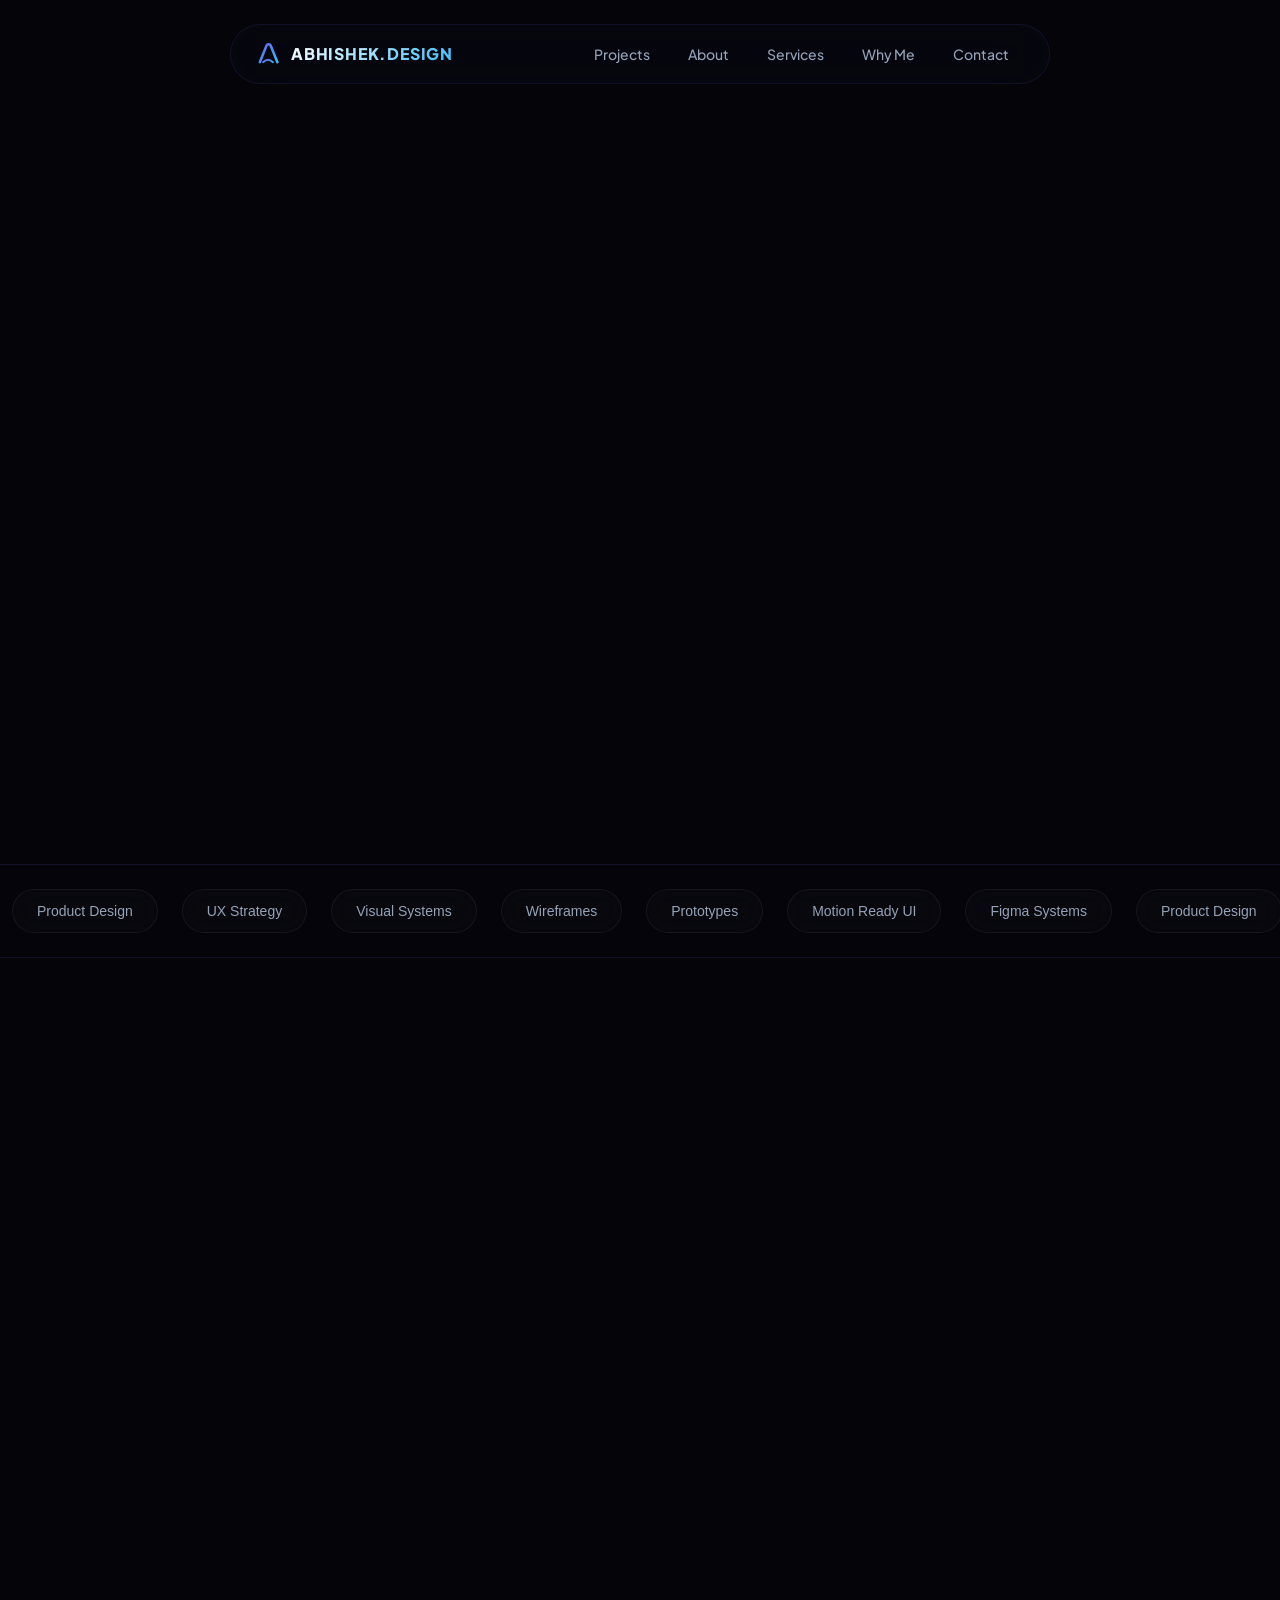
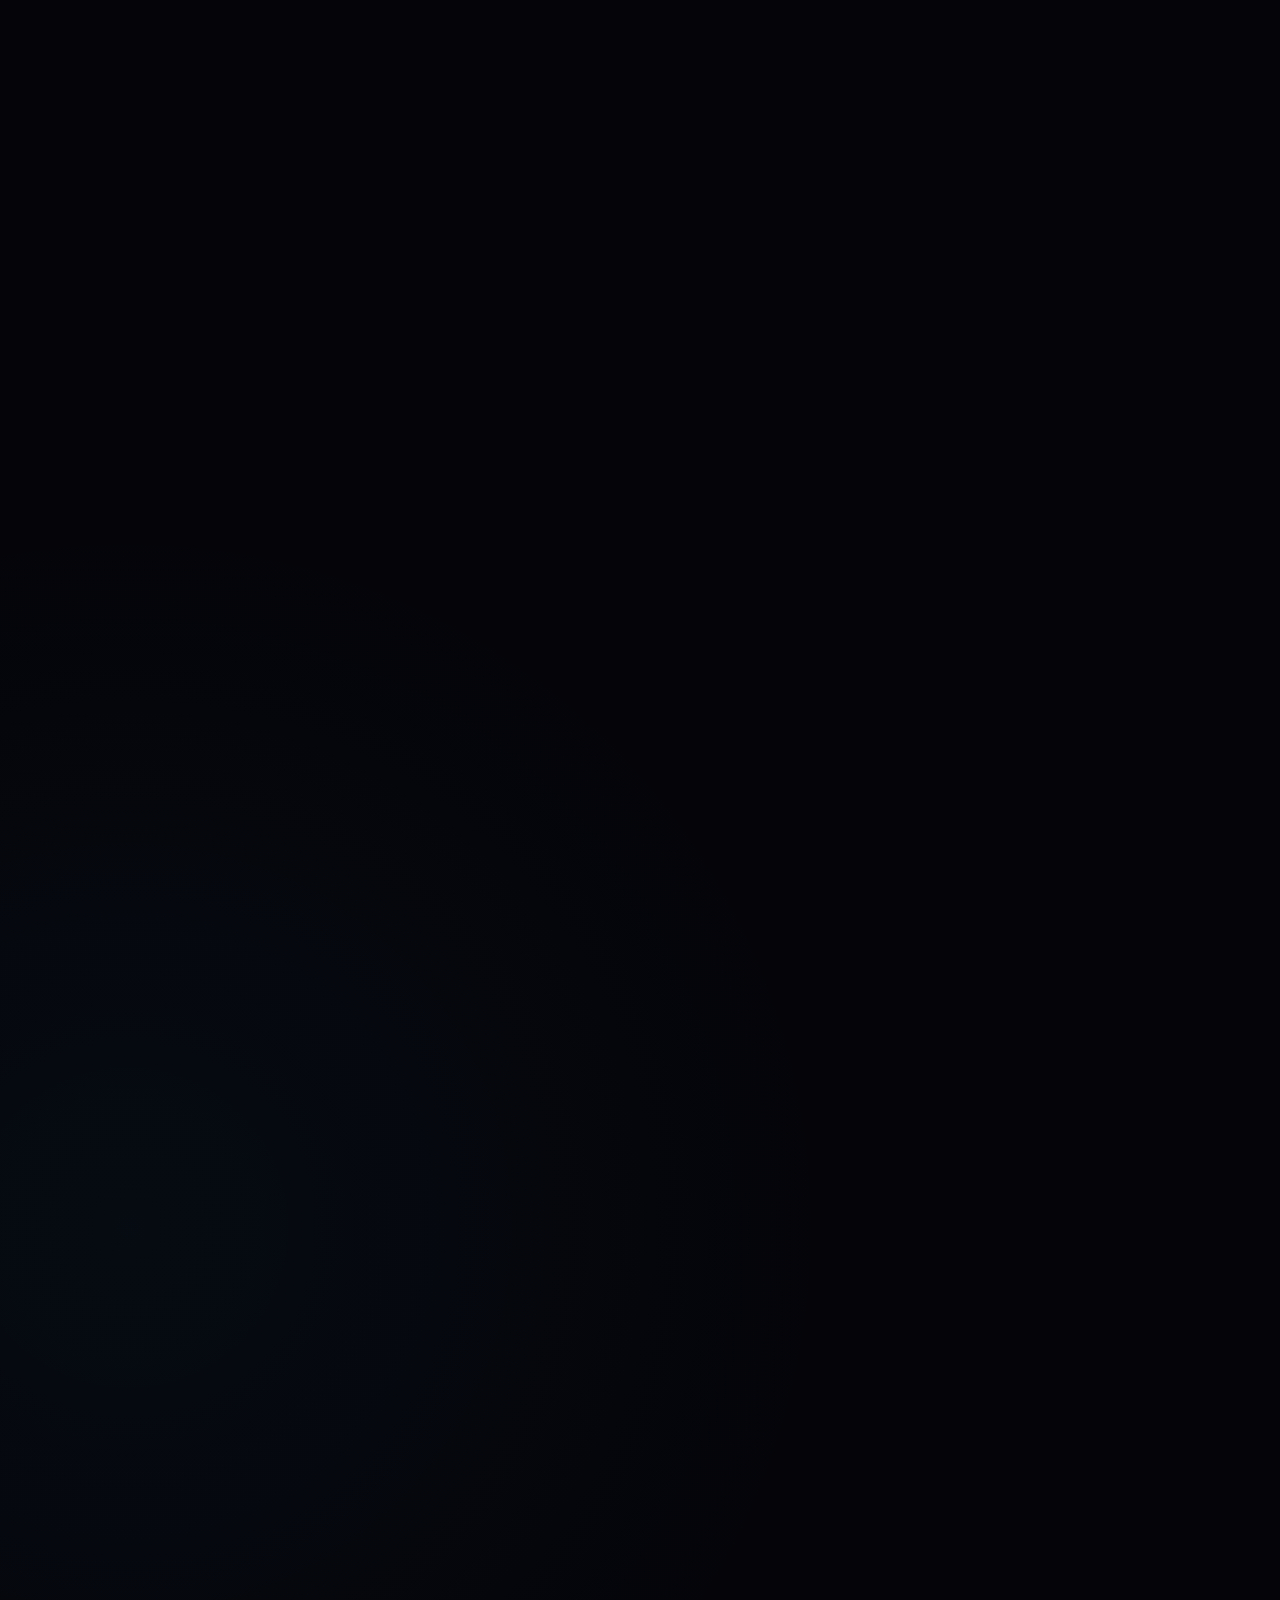
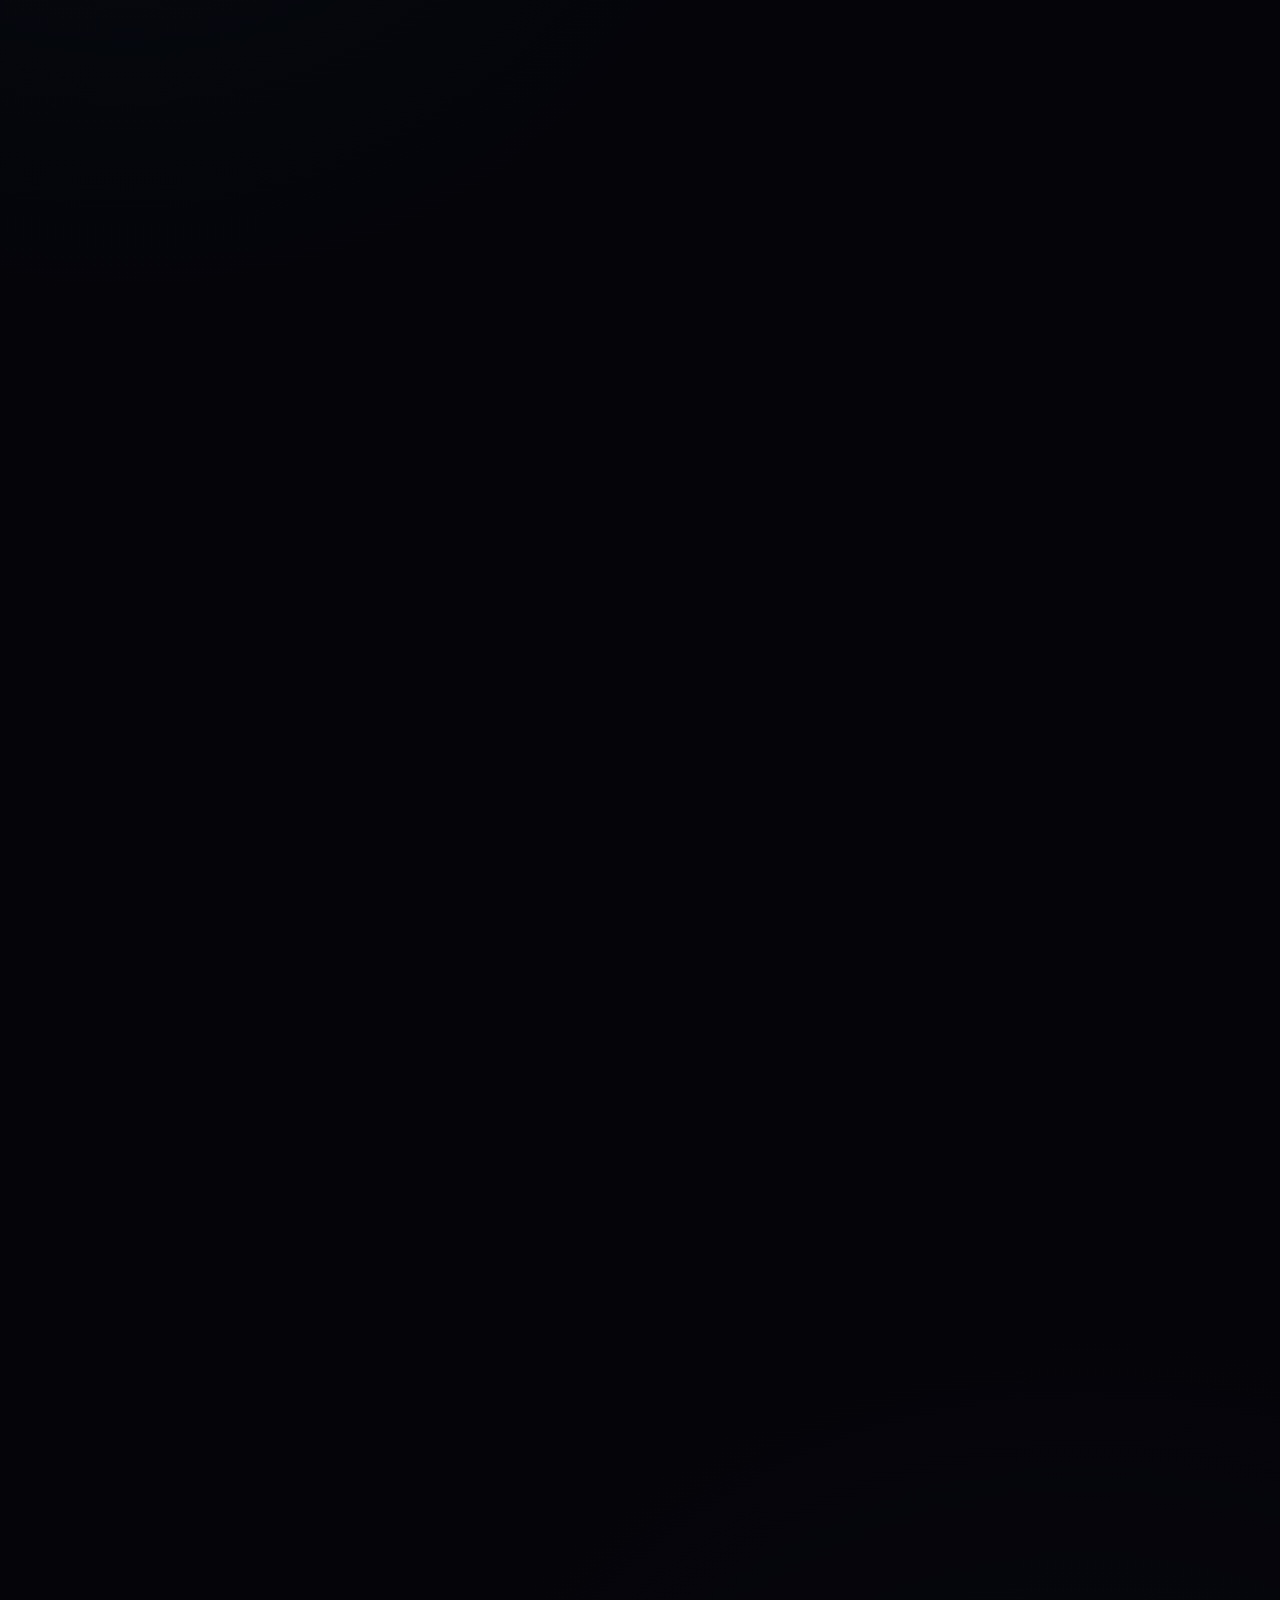
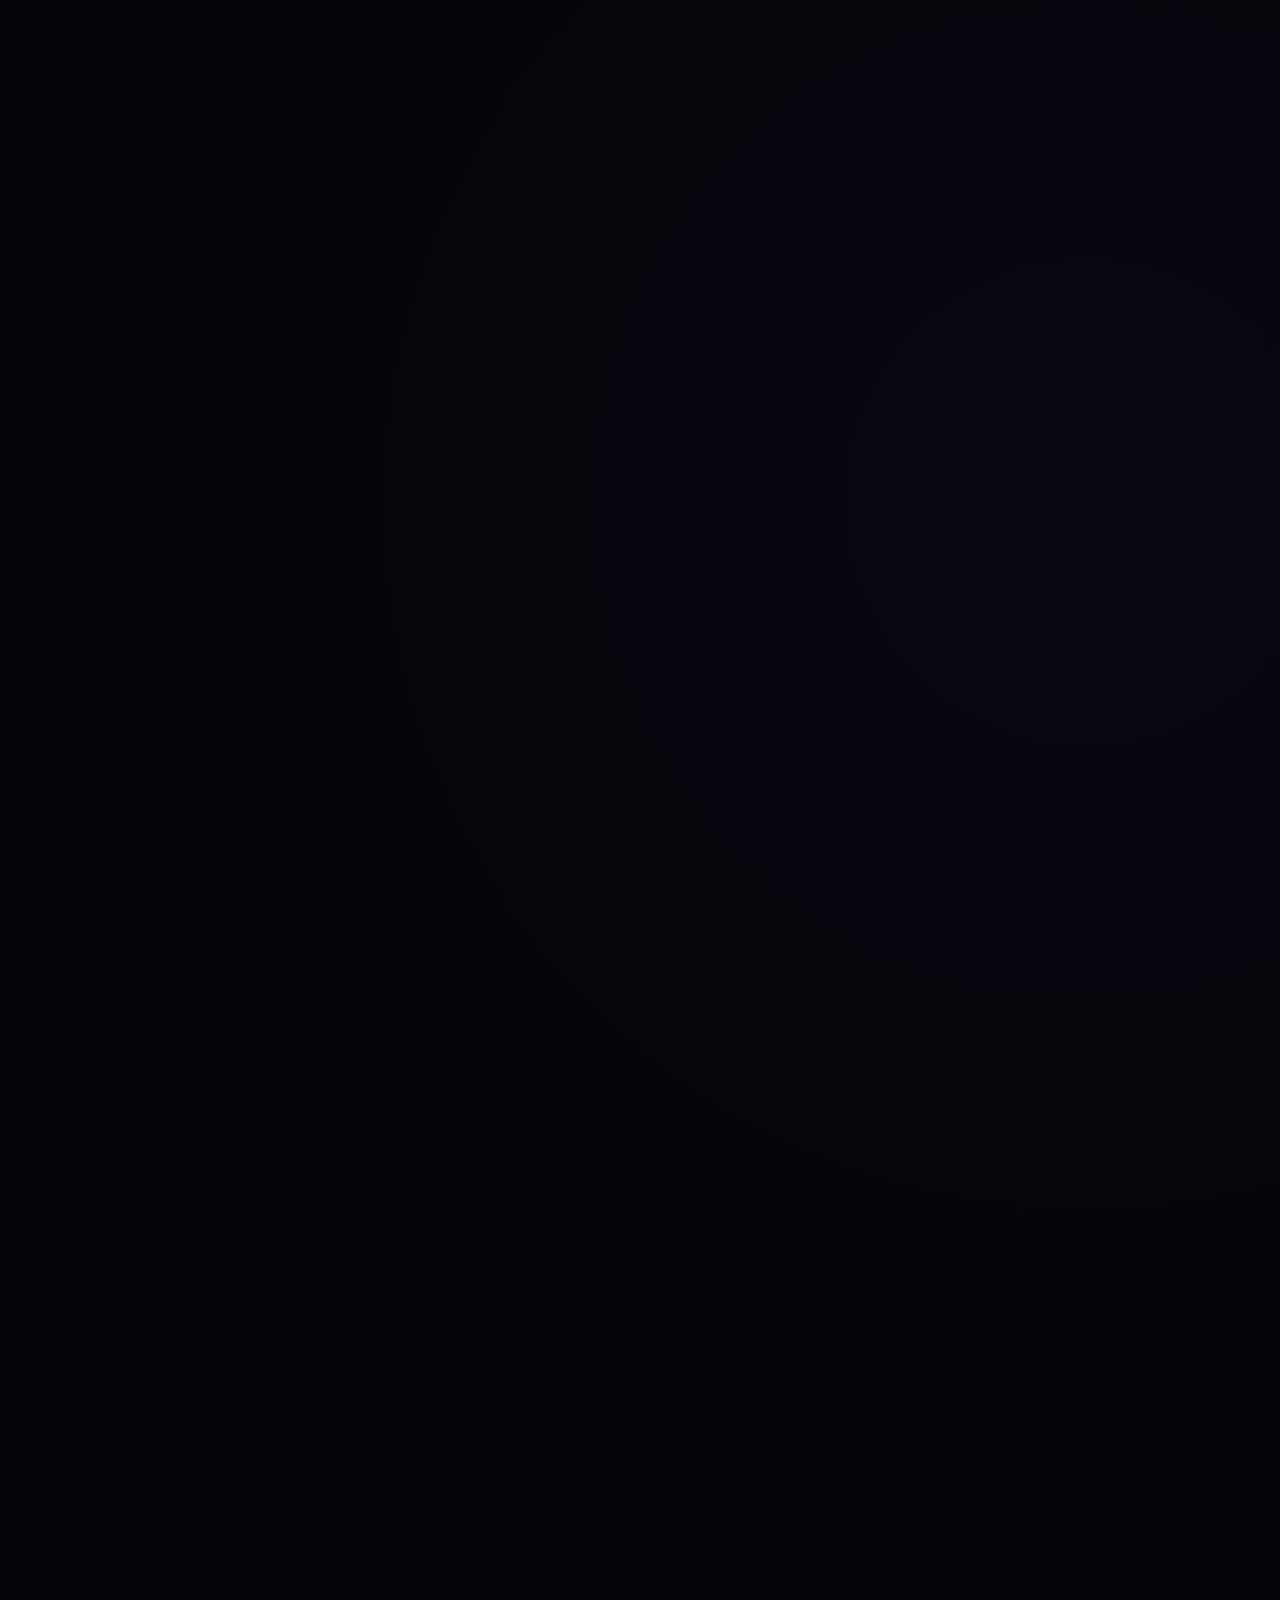
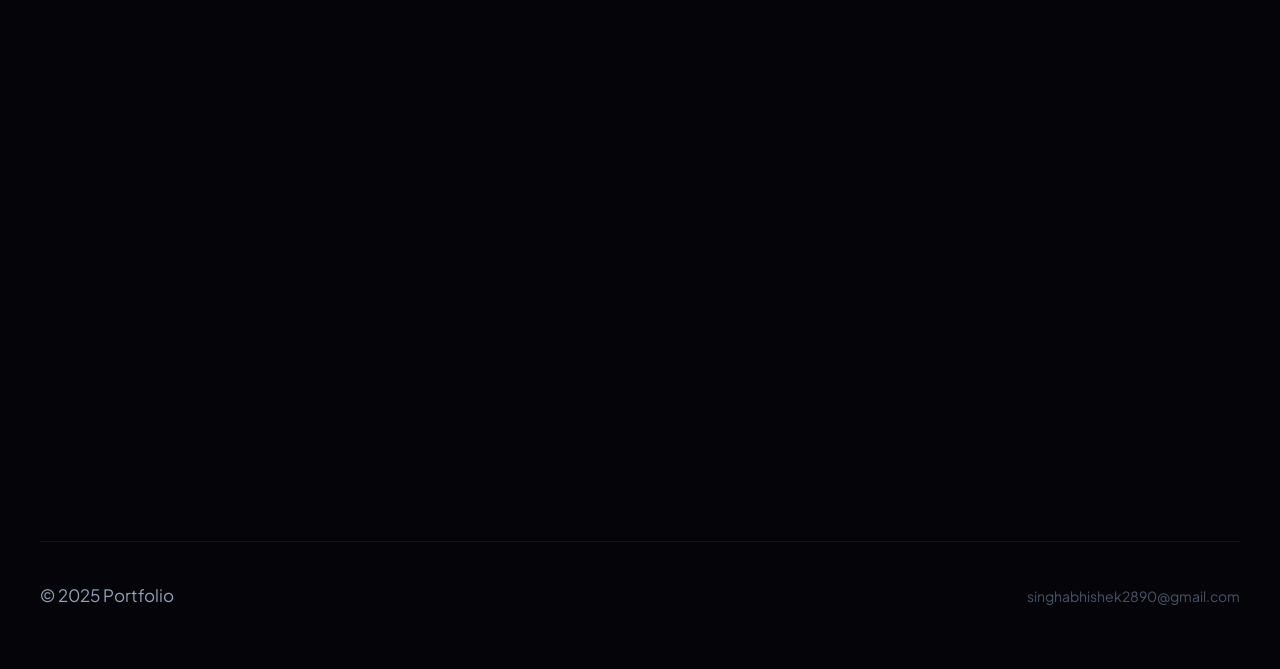
==== commit da4e6fcb: "Merge pull request #3 from Abhisheksingh1410/main feat: integrate SchoolBuds case study, update home" ====
--- a/index.html
+++ b/index.html
@@ -83,7 +83,7 @@
                 <a class="button ghost" href="#contact">Contact Now</a>
               </div>
               <div class="hero-metrics" aria-label="Portfolio highlights">
-                <div><strong>02</strong><span>Featured case studies</span></div>
+                <div><strong>03</strong><span>Featured case studies</span></div>
                 <div><strong>10+</strong><span>Design skills</span></div>
                 <div><strong>2025</strong><span>Available for projects</span></div>
               </div>
@@ -151,6 +151,19 @@
               <p>A Gen Z dating app shaped around compatibility checks, future goals, and playful relationship feedback loops. Live on Play Store.</p>
             </div>
           </a>
+          <a class="project-card reveal" href="projects/schoolbuds.html" aria-label="Open SchoolBuds case study">
+            <div class="project-image-wrapper">
+              <img src="assets/Landing-page-mockup.jpeg" alt="SchoolBuds dashboard and communication app preview card">
+              <div class="project-overlay">
+                <span class="project-cta">View Case Study <svg width="14" height="14" viewBox="0 0 24 24" fill="none" stroke="currentColor" stroke-width="2.5"><line x1="5" y1="12" x2="19" y2="12"></line><polyline points="12 5 19 12 12 19"></polyline></svg></span>
+              </div>
+            </div>
+            <div class="project-info">
+              <p class="project-type">Mobile & Web app / SaaS School Platform</p>
+              <h3>SchoolBuds</h3>
+              <p>A modern communication and student management SaaS platform connecting teachers, parents, and students through one unified, beautiful ecosystem.</p>
+            </div>
+          </a>
           <a class="project-card reveal" href="projects/planto.html" aria-label="Open Planto case study">
             <div class="project-image-wrapper">
               <img src="assets/planto-mockup-1.jpeg" alt="Planto ecommerce landing page design preview card">
@@ -284,7 +297,10 @@
             <span>Dataflow</span>
             <span>Typography</span>
             <span>Premiere Pro</span>
-            <span>After Effects</span>
+            <span>Miro</span>
+            <span>ProtoPie</span>
+            <span>Figma Make</span>
+            <span>Maze</span>
           </div>
         </div>
         <div class="about-image-column reveal">
--- a/styles.css
+++ b/styles.css
@@ -2116,4 +2116,274 @@
   border-color: rgba(16, 185, 129, 0.35);
 }
 
-
+/* ==========================================================================
+   SchoolBuds Case Study - Custom Typography & Color Theme
+   ========================================================================== */
+
+body.schoolbuds-case-study {
+  font-family: 'Plus Jakarta Sans', Satoshi, sans-serif;
+  background-color: #190A00;
+  color: #FFF9F5;
+  --sb-primary: #fe6601;
+  --sb-dark: #190a00;
+  --sb-bg: #fff9f5;
+  --sb-muted: #ffe3d1;
+  --sb-border: #c1bcb9;
+  --sb-text-muted: #807771;
+}
+
+body.schoolbuds-case-study h1,
+body.schoolbuds-case-study h2,
+body.schoolbuds-case-study h3,
+body.schoolbuds-case-study h4,
+body.schoolbuds-case-study .brand-text,
+body.schoolbuds-case-study .pill-badge {
+  font-family: 'Plus Jakarta Sans', Satoshi, sans-serif;
+}
+
+/* Glowing ring visualizer */
+.schoolbuds-problem-solution-visualizer {
+  background: #0f0600;
+  position: relative;
+  overflow: hidden;
+}
+
+.schoolbuds-problem-solution-visualizer .badge-dot {
+  background: #fe6601;
+  box-shadow: 0 0 8px #fe6601;
+}
+
+.schoolbuds-problem-solution-visualizer .visualizer-circle-bg {
+  border-color: rgba(254, 102, 1, 0.12);
+  box-shadow: inset 0 0 50px rgba(254, 102, 1, 0.04);
+}
+
+.schoolbuds-problem-solution-visualizer .visualizer-circle-bg::before {
+  background: #fe6601;
+  box-shadow: 0 0 12px #fe6601;
+}
+
+/* Problem & Solution Cards - SchoolBuds Orange & Dark Theme overrides */
+body.schoolbuds-case-study .problem-card {
+  background: #FE6601;
+  box-shadow: 0 30px 65px rgba(254, 102, 1, 0.25);
+  border-color: rgba(255, 255, 255, 0.1);
+  color: #ffffff;
+}
+
+body.schoolbuds-case-study .problem-card:hover {
+  border-color: rgba(255, 255, 255, 0.3);
+}
+
+body.schoolbuds-case-study .problem-card .profile-avatar {
+  background: #190A00;
+  color: #ffffff;
+  border: 1.5px solid #ffffff;
+}
+
+body.schoolbuds-case-study .problem-card .tab.active {
+  background: rgba(255, 255, 255, 0.25);
+  color: #ffffff;
+}
+
+body.schoolbuds-case-study .problem-card .tab:not(.active) {
+  color: rgba(255, 255, 255, 0.7);
+  background: rgba(0, 0, 0, 0.15);
+}
+
+body.schoolbuds-case-study .problem-card .card-body p {
+  color: #ffffff;
+}
+
+body.schoolbuds-case-study .solution-card .step-dot.active {
+  background: #AFFD37;
+  color: #0c0c0c;
+  box-shadow: 0 0 10px rgba(175, 253, 55, 0.4);
+}
+
+/* Role Avatars inside cards */
+.role-avatar {
+  width: 40px;
+  height: 40px;
+  border-radius: 50%;
+  display: flex;
+  align-items: center;
+  justify-content: center;
+  font-weight: 800;
+  font-size: 14px;
+  color: #ffffff;
+  border: 1.5px solid rgba(255, 255, 255, 0.2);
+}
+
+.role-avatar.teacher-color {
+  background: #7B2EFF;
+}
+
+.role-avatar.parent-color {
+  background: #248AFF;
+}
+
+.role-avatar.student-color {
+  background: #FE6601;
+}
+
+/* Research & Analysis styles */
+.schoolbuds-research-section {
+  background: #190A00;
+}
+
+.research-para {
+  color: rgba(255, 255, 255, 0.85);
+  font-size: 16px;
+  line-height: 1.6;
+}
+
+.research-findings-list {
+  margin-top: 32px;
+  display: flex;
+  flex-direction: column;
+  gap: 20px;
+}
+
+.finding-item {
+  border-left: 3px solid #fe6601;
+  padding-left: 16px;
+}
+
+.finding-item strong {
+  display: block;
+  font-size: 16px;
+  font-weight: 700;
+  color: #ffffff;
+  margin-bottom: 6px;
+}
+
+.finding-item p {
+  font-size: 14px;
+  color: #C1BCB9;
+  margin: 0;
+}
+
+.caption-overlay {
+  position: absolute;
+  bottom: 0;
+  left: 0;
+  right: 0;
+  background: rgba(25, 10, 0, 0.85);
+  padding: 12px 16px;
+  font-size: 12px;
+  color: #FFF9F5;
+  text-align: center;
+  border-top: 1px solid rgba(255, 255, 255, 0.08);
+  z-index: 2;
+}
+
+.research-frame {
+  position: relative;
+  overflow: hidden;
+}
+
+/* Typography & Color Section overrides */
+.schoolbuds-typography-color-section {
+  background: #0f0600;
+}
+
+.schoolbuds-typography-color-section .weight-chip:last-child {
+  color: #fe6601;
+  border-color: rgba(254, 102, 1, 0.35);
+}
+
+/* Features grid custom theme */
+.schoolbuds-features-grid .feature-mockup-card.student-theme {
+  background: rgba(254, 102, 1, 0.03);
+  border: 1px solid rgba(254, 102, 1, 0.08);
+}
+
+.schoolbuds-features-grid .feature-mockup-card.student-theme:hover {
+  border-color: rgba(254, 102, 1, 0.25);
+  box-shadow: 0 15px 35px rgba(254, 102, 1, 0.1);
+}
+
+.schoolbuds-features-grid .feature-mockup-card.parent-theme {
+  background: rgba(36, 138, 255, 0.03);
+  border: 1px solid rgba(36, 138, 255, 0.08);
+}
+
+.schoolbuds-features-grid .feature-mockup-card.parent-theme:hover {
+  border-color: rgba(36, 138, 255, 0.25);
+  box-shadow: 0 15px 35px rgba(36, 138, 255, 0.1);
+}
+
+.schoolbuds-features-grid .feature-mockup-card.teacher-theme {
+  background: rgba(123, 46, 255, 0.03);
+  border: 1px solid rgba(123, 46, 255, 0.08);
+}
+
+.schoolbuds-features-grid .feature-mockup-card.teacher-theme:hover {
+  border-color: rgba(123, 46, 255, 0.25);
+  box-shadow: 0 15px 35px rgba(123, 46, 255, 0.1);
+}
+
+/* Staggered Gallery overrides */
+.schoolbuds-mockup-gallery {
+  background: #190A00;
+}
+
+.schoolbuds-mockup-gallery .gallery-pattern {
+  display: grid;
+  grid-template-columns: 1fr 1fr;
+  gap: 32px;
+}
+
+.schoolbuds-mockup-gallery .gallery-item {
+  position: relative;
+  max-height: none !important;
+  height: auto !important;
+  align-self: start;
+}
+
+.schoolbuds-mockup-gallery .gallery-item img {
+  width: 100% !important;
+  height: auto !important;
+  object-fit: contain !important;
+}
+
+.schoolbuds-mockup-gallery .gallery-item.item-1 {
+  grid-column: 1;
+  grid-row: span 1;
+}
+
+.schoolbuds-mockup-gallery .gallery-item.item-2 {
+  grid-column: 2;
+  grid-row: span 1;
+}
+
+.schoolbuds-mockup-gallery .gallery-item.item-4 {
+  grid-column: span 2;
+}
+
+.schoolbuds-mockup-gallery .gallery-item:hover {
+  border-color: rgba(254, 102, 1, 0.35);
+}
+
+.schoolbuds-mockup-gallery .gallery-desc {
+  position: absolute;
+  bottom: 0;
+  left: 0;
+  right: 0;
+  background: rgba(25, 10, 0, 0.85);
+  padding: 10px 14px;
+  font-size: 11px;
+  color: #FFF9F5;
+  text-align: center;
+  border-top: 1px solid rgba(255, 255, 255, 0.08);
+  opacity: 0;
+  transition: opacity 0.3s ease;
+}
+
+.schoolbuds-mockup-gallery .gallery-item:hover .gallery-desc {
+  opacity: 1;
+}
+
+
+
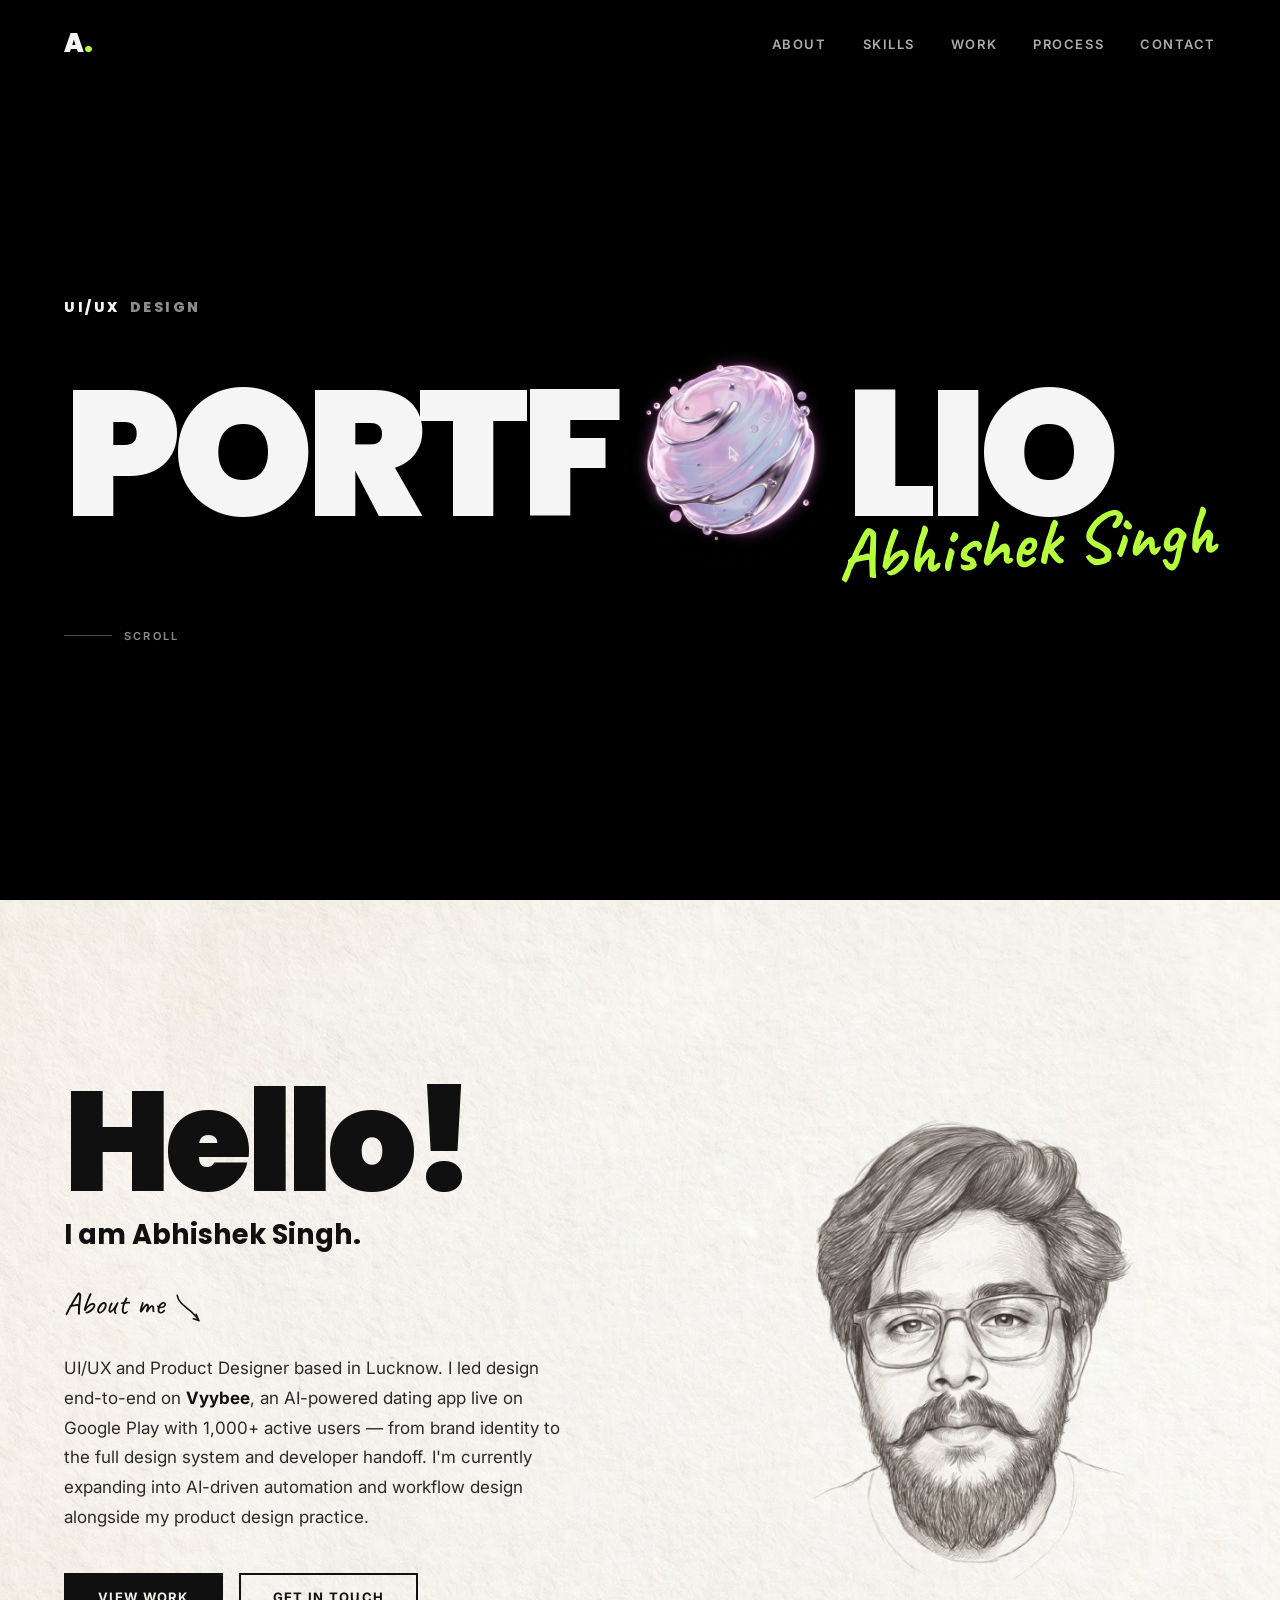
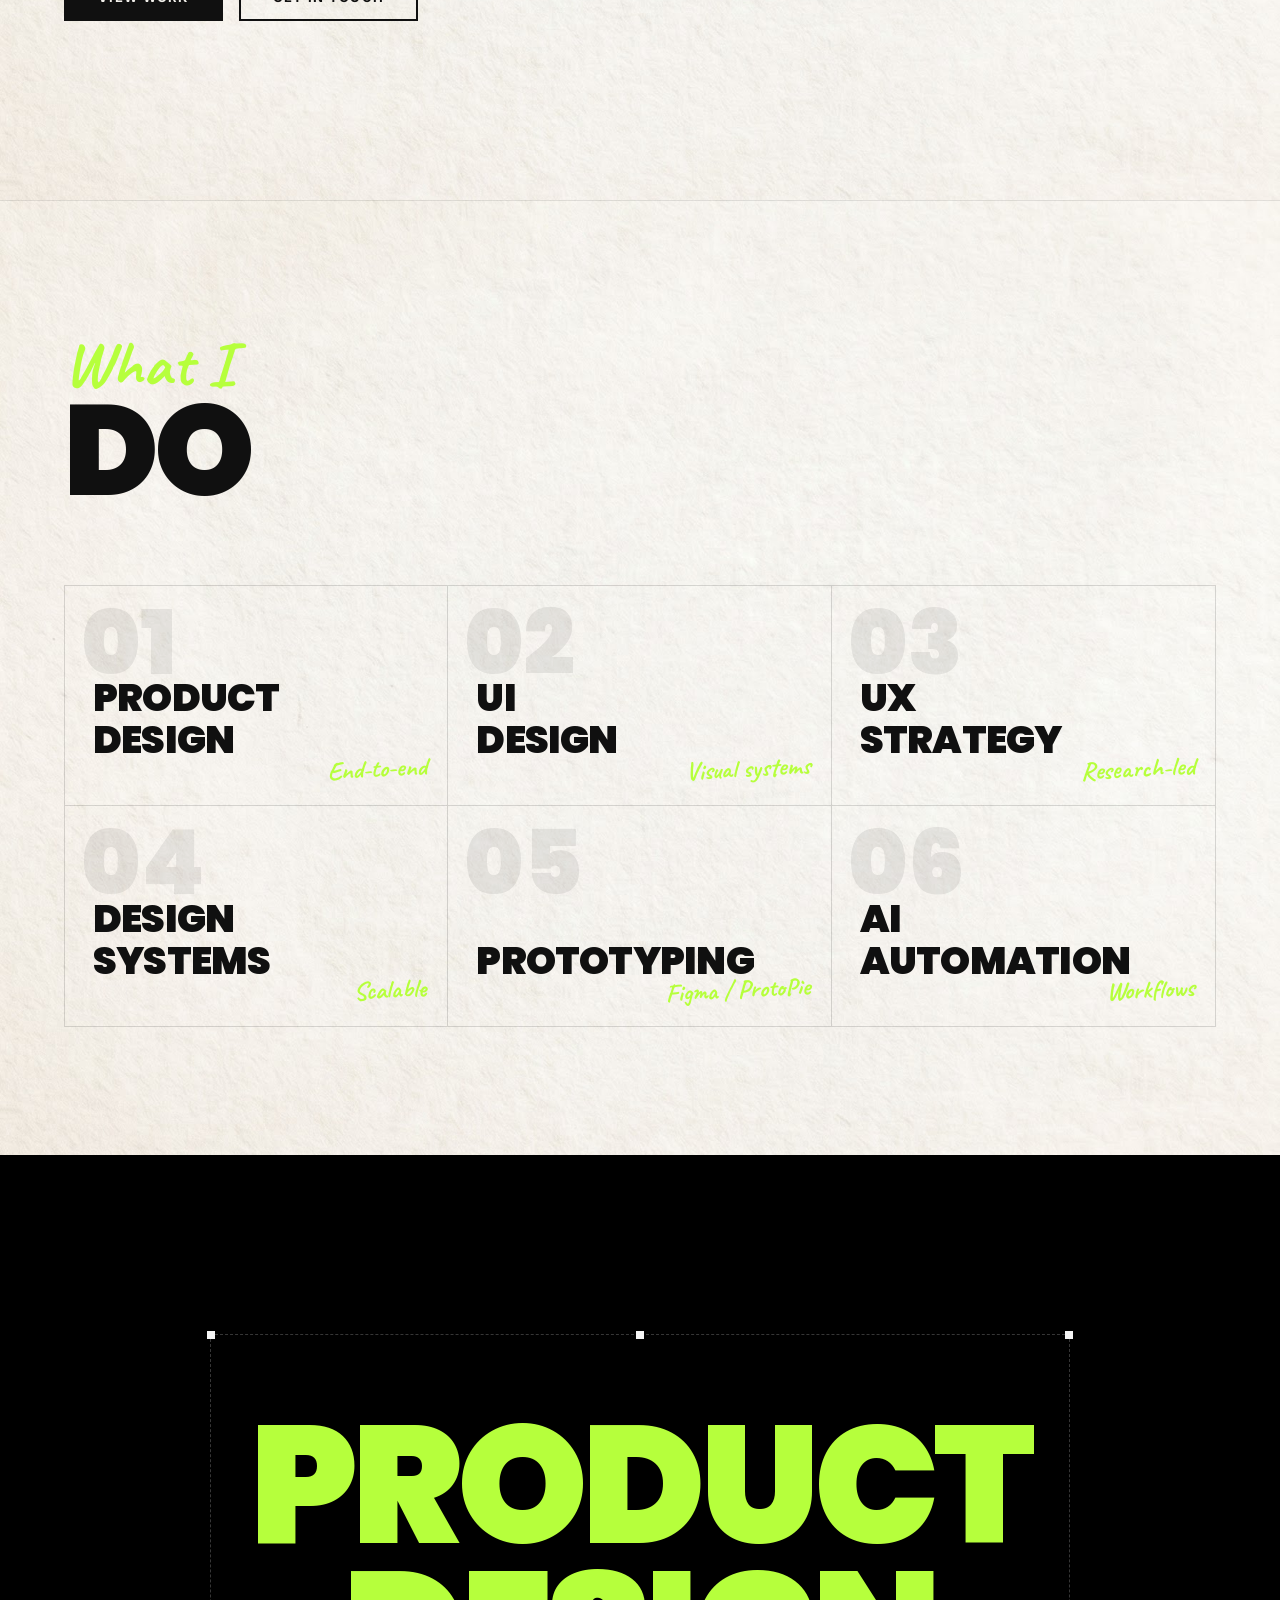
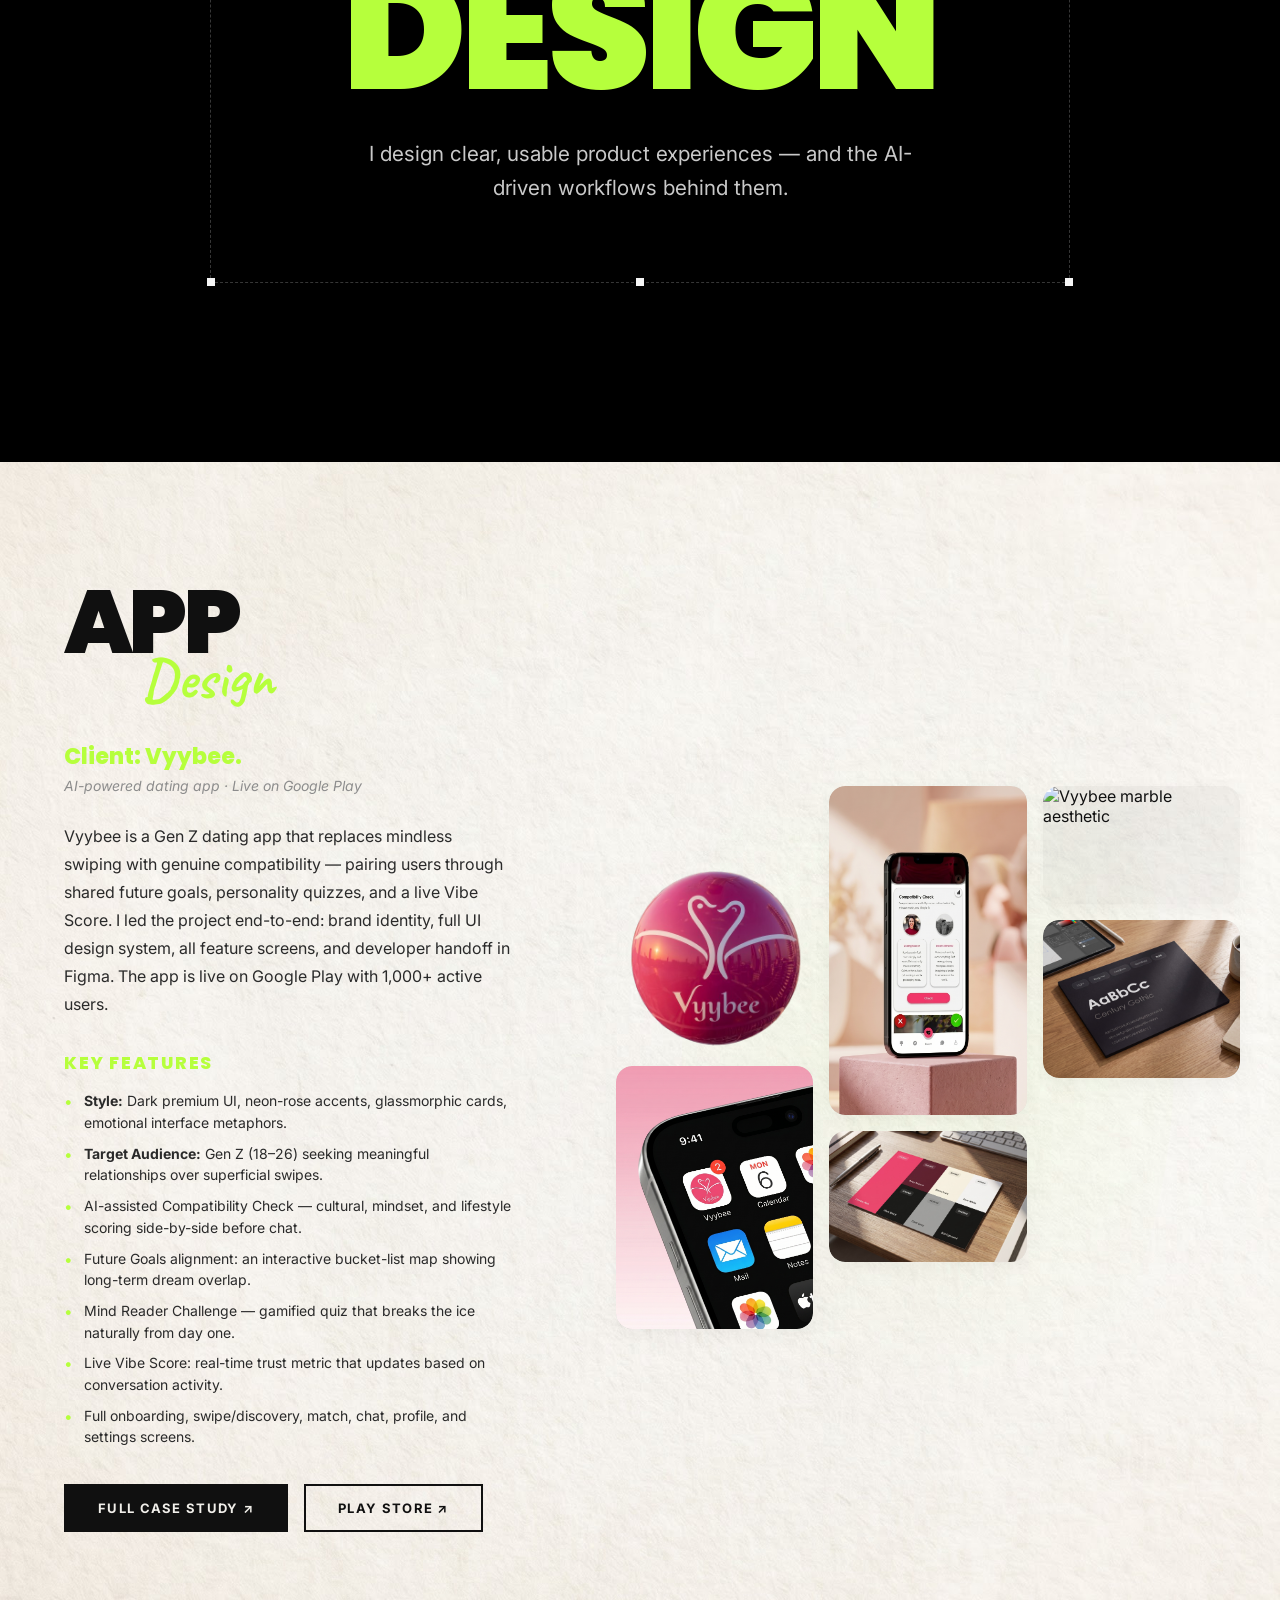
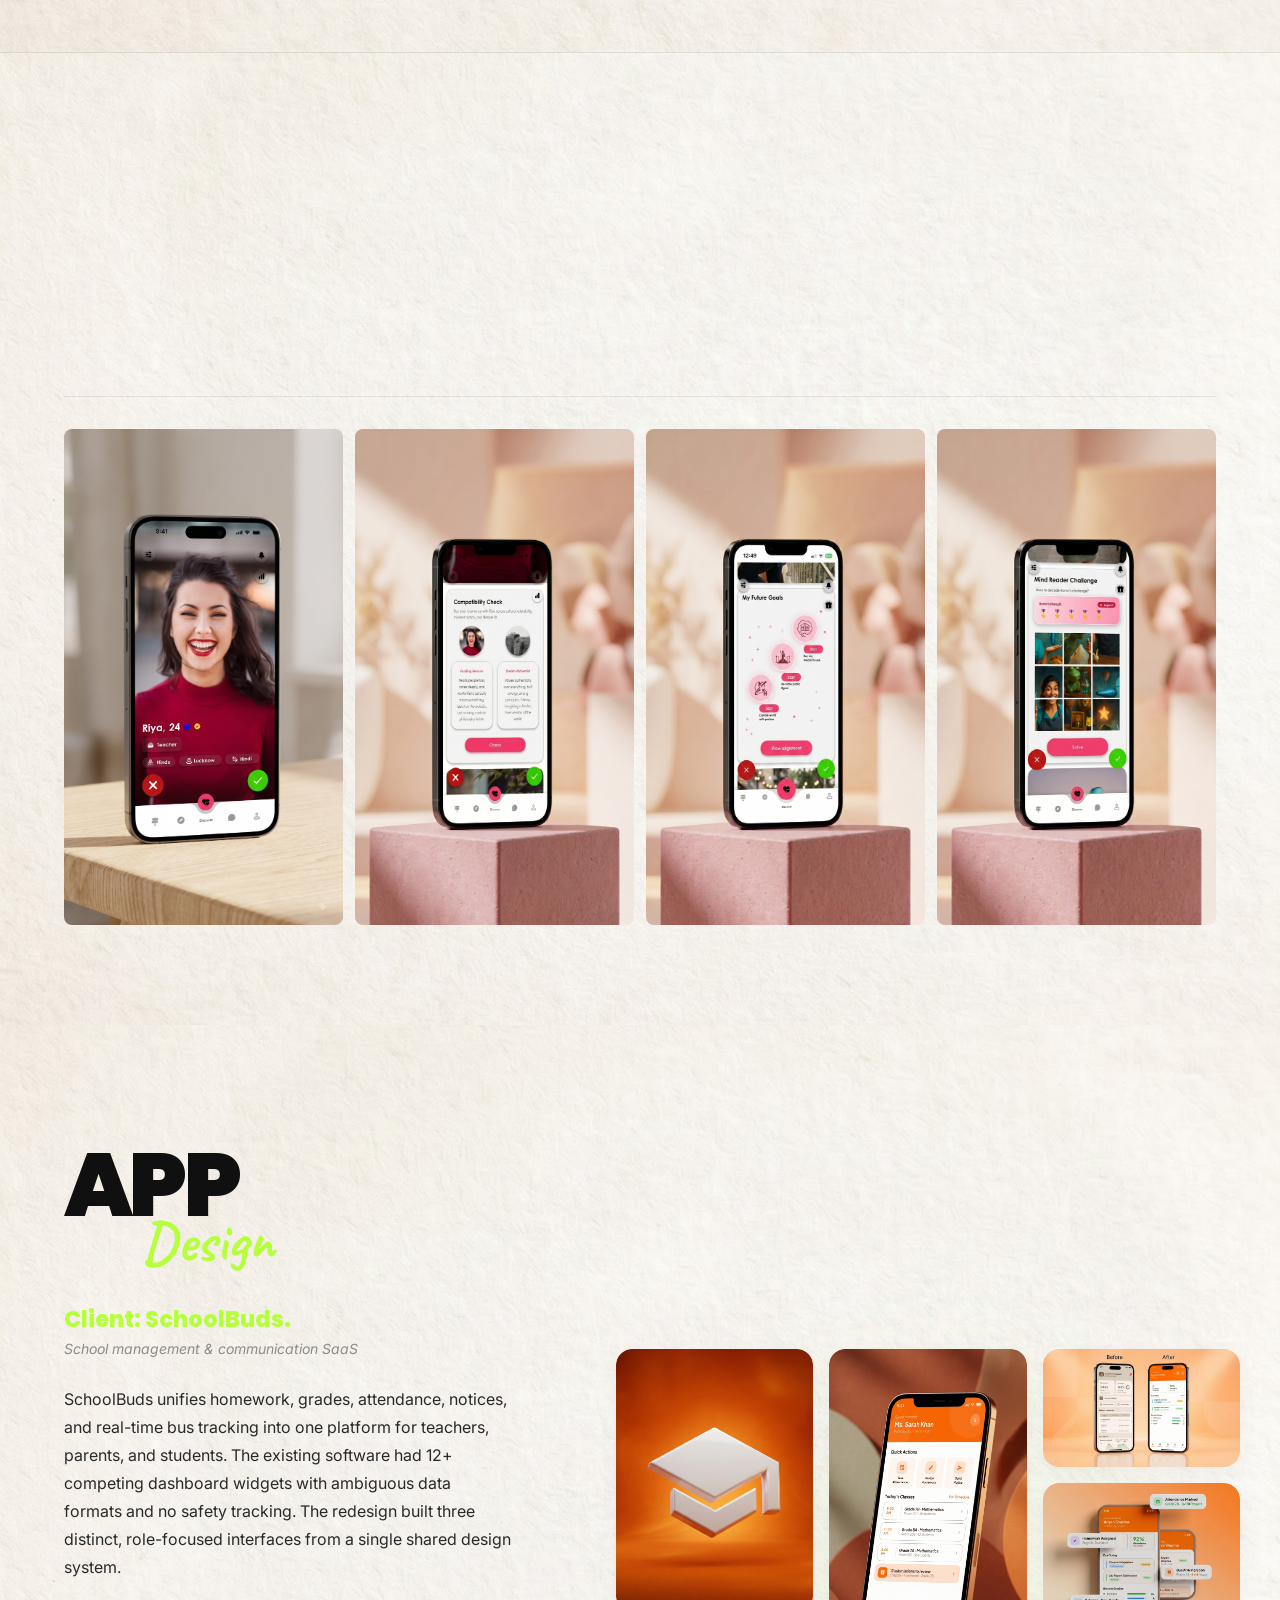
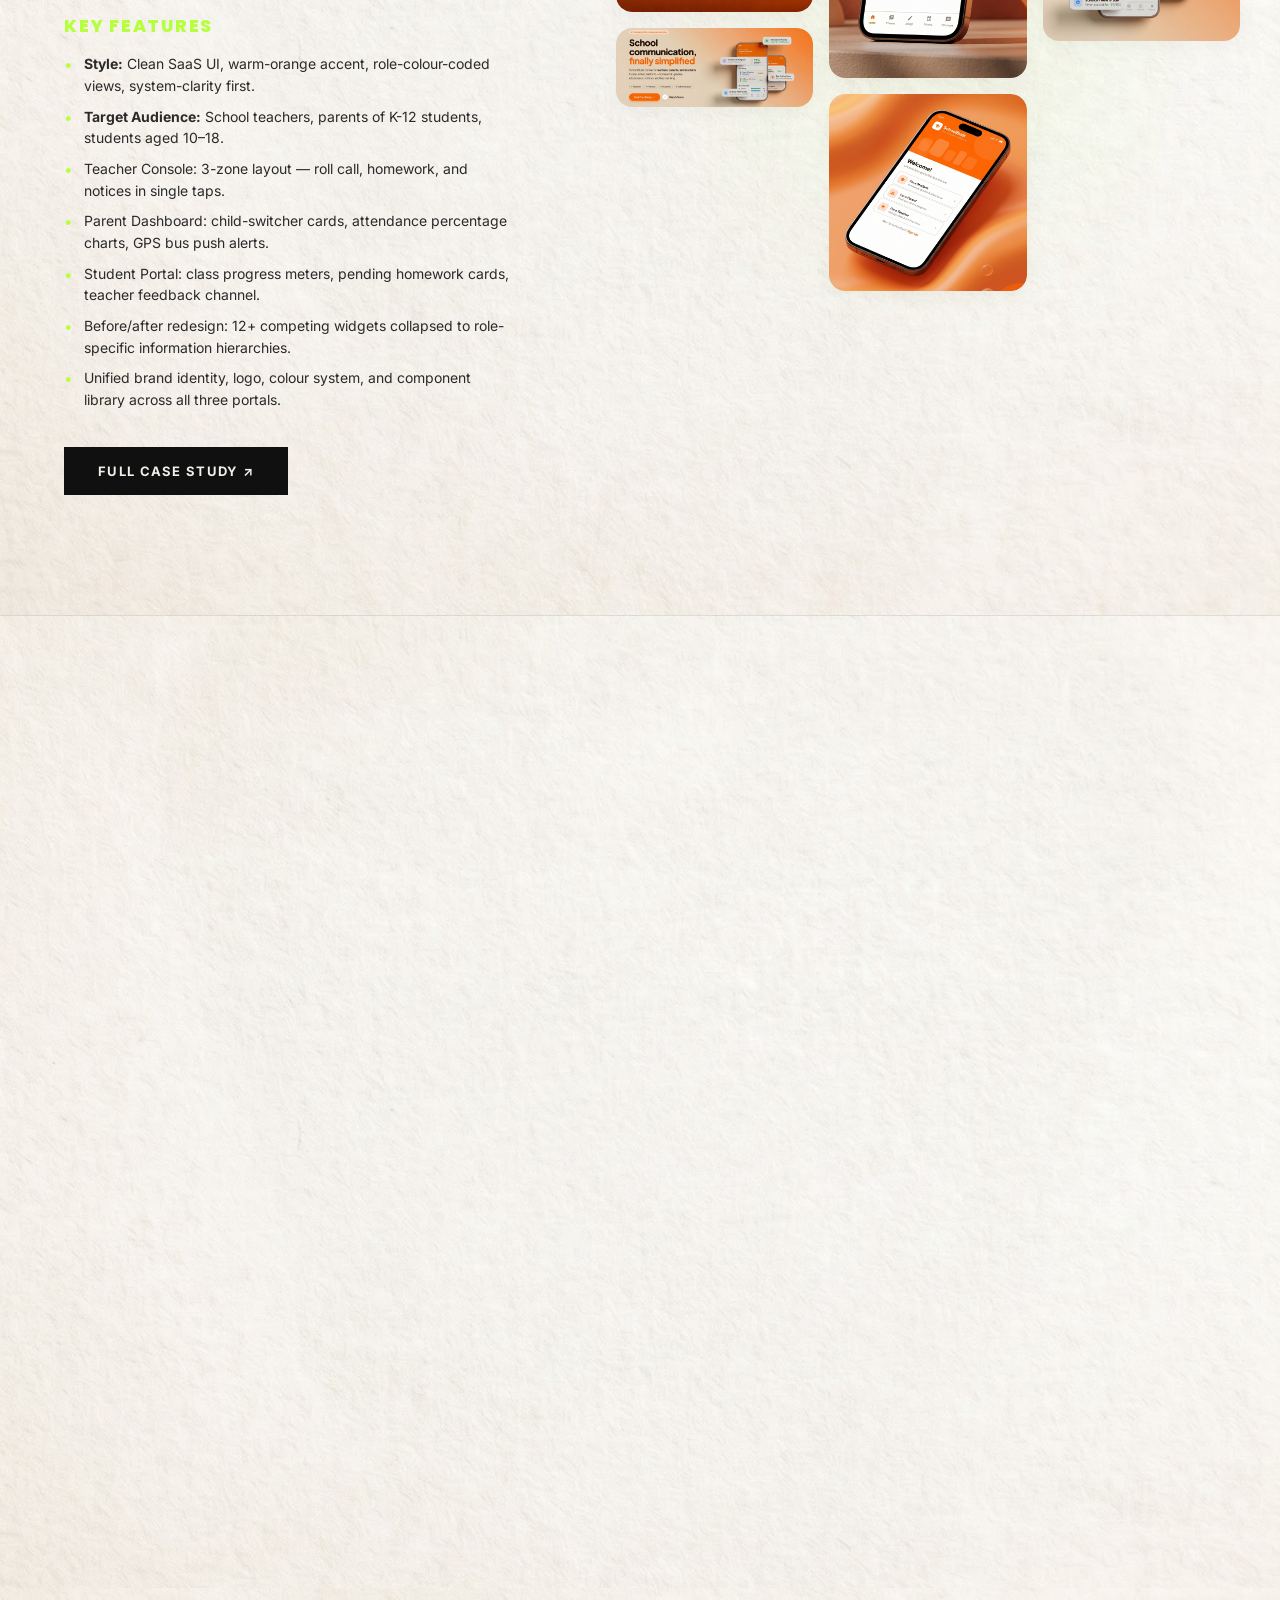
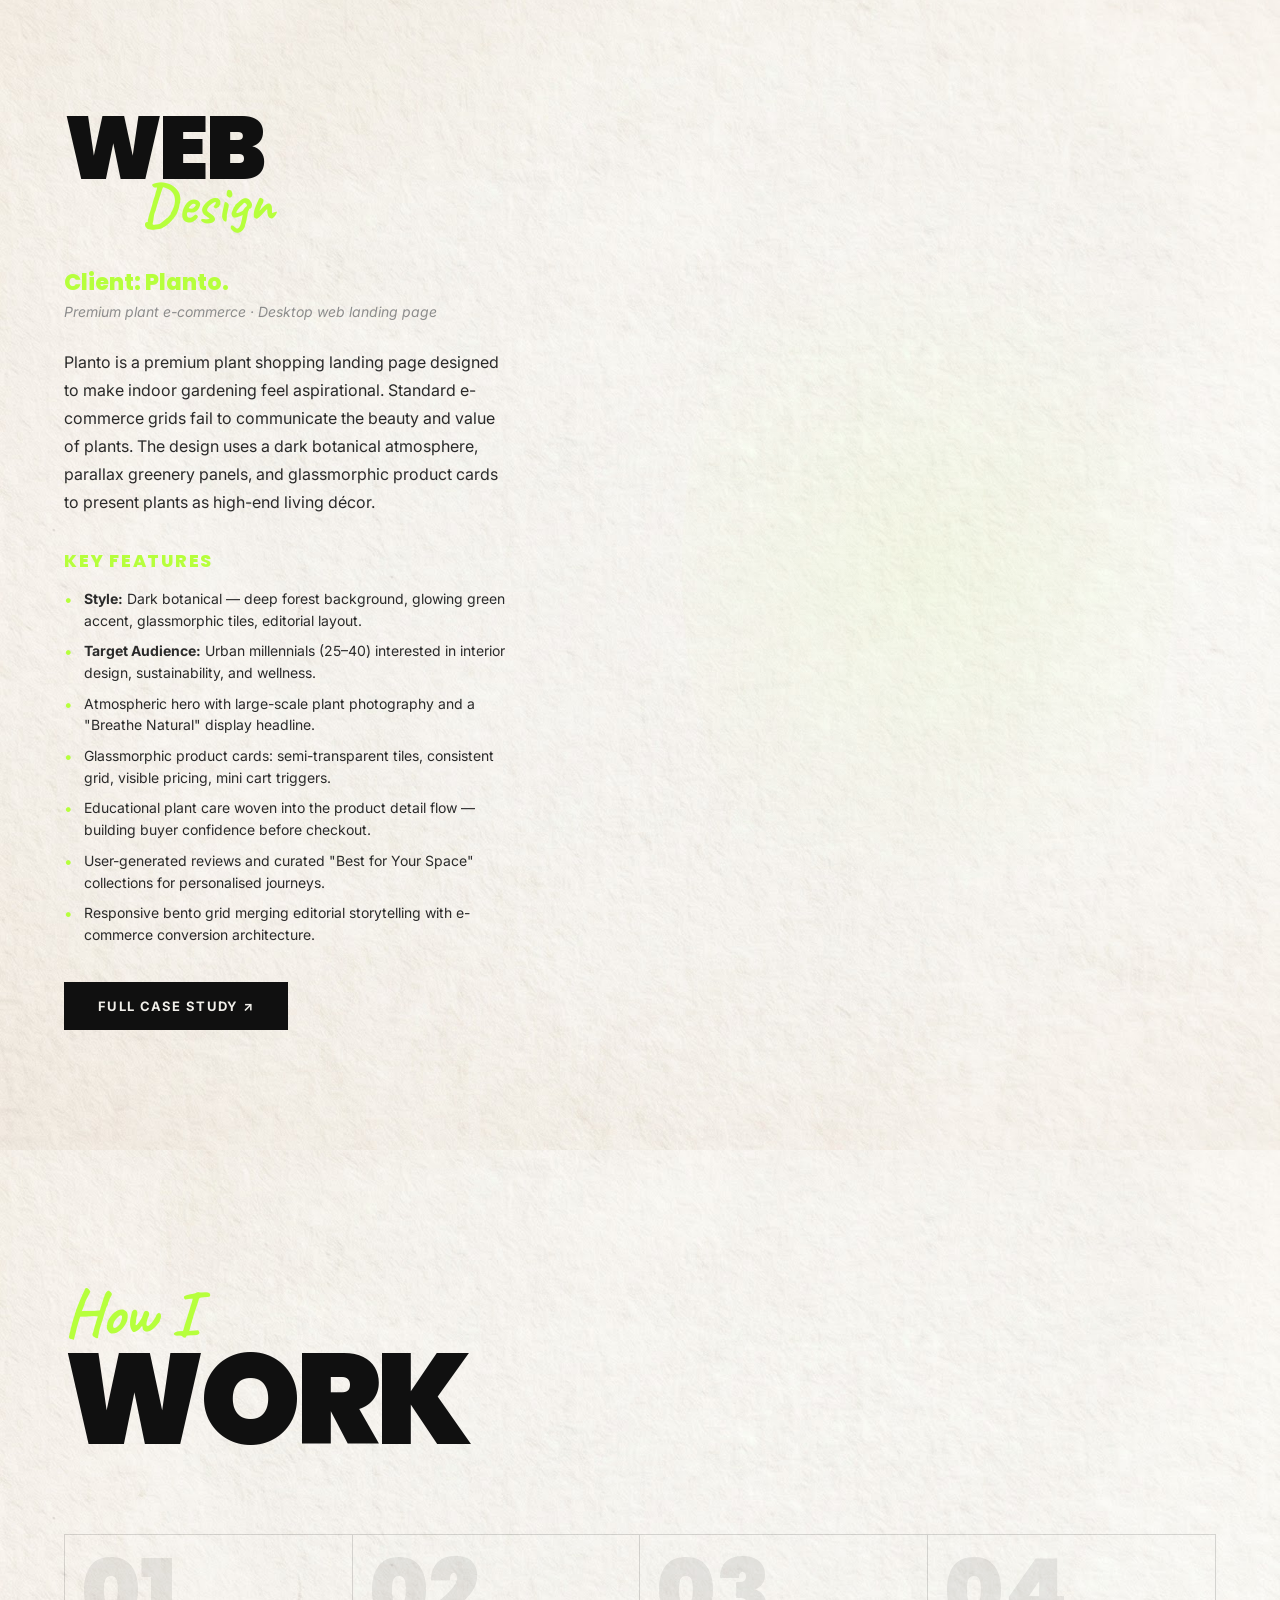
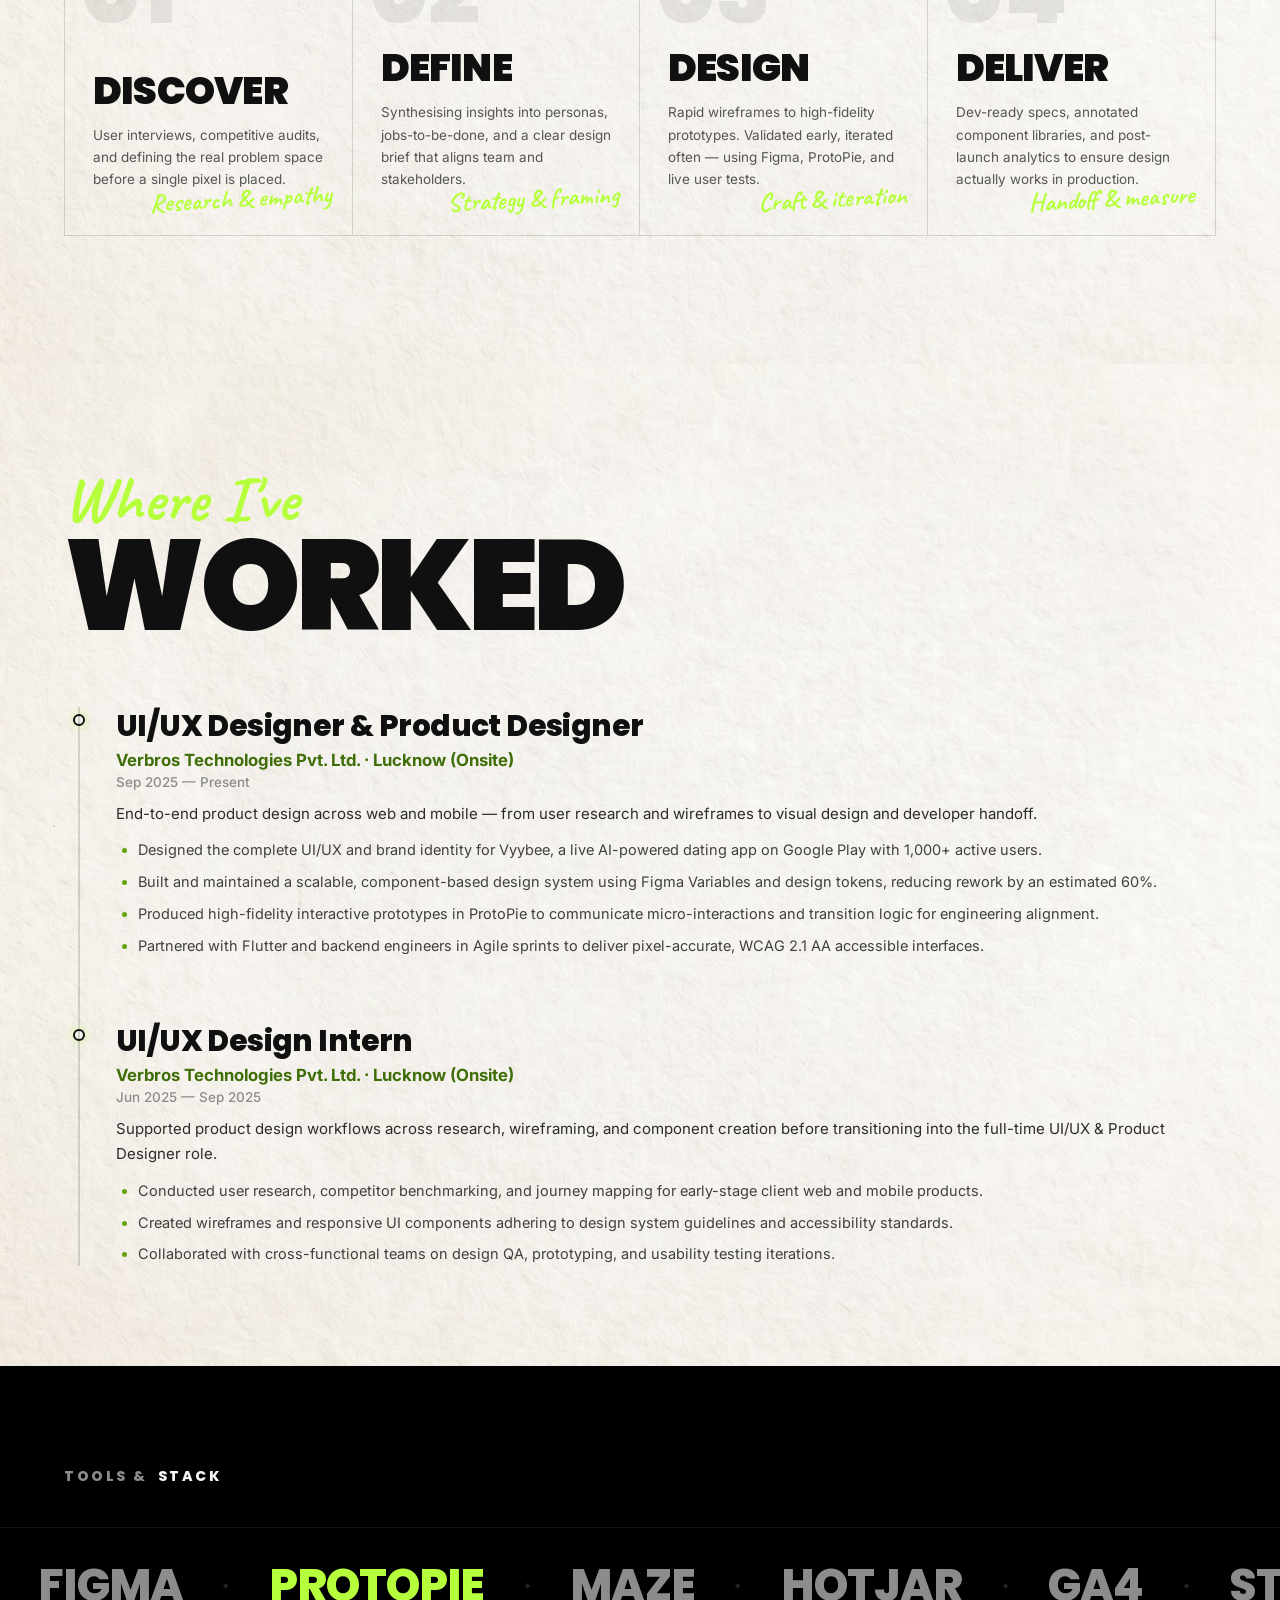
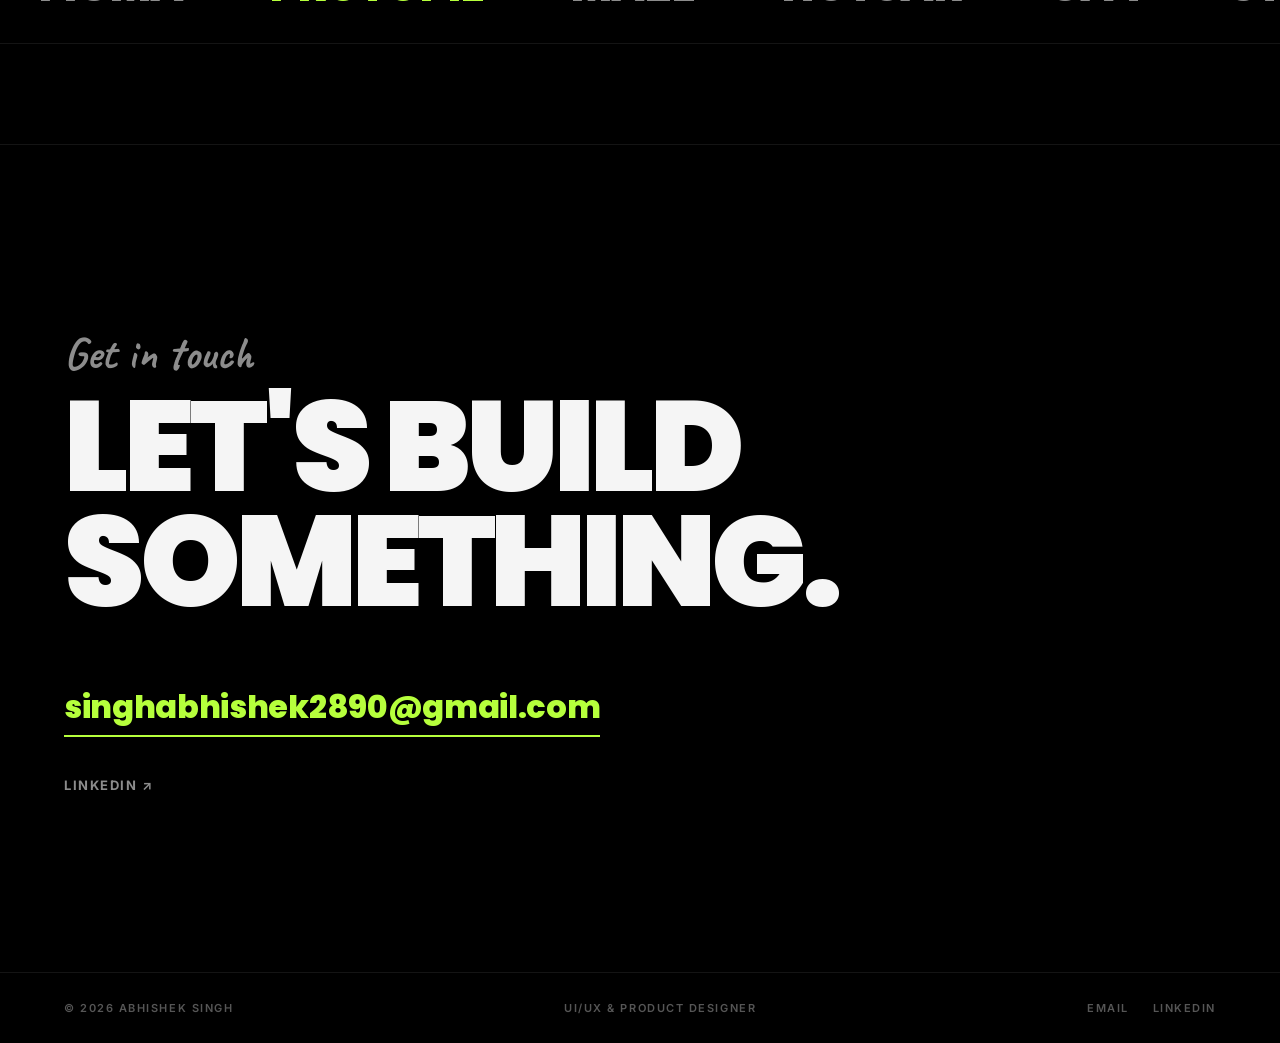
==== commit a38d2a4d: "Merge pull request #4 from Abhisheksingh1410/feature/update-portfolio-experience-case-studies feat: " ====
--- a/index.html
+++ b/index.html
@@ -1,405 +1,654 @@
-<!doctype html>
+<!DOCTYPE html>
 <html lang="en">
-  <head>
-    <meta charset="utf-8">
-    <meta name="viewport" content="width=device-width, initial-scale=1">
-    <title>Abhishek Singh - UI/UX Designer</title>
-    <meta name="description" content="Portfolio of Abhishek Singh, a UI/UX designer based in Lucknow, featuring Vyybee and Planto case studies.">
-    
-    <!-- Preconnect to Fonts -->
-    <link rel="preconnect" href="https://fonts.googleapis.com">
-    <link rel="preconnect" href="https://fonts.gstatic.com" crossorigin>
-    
-    <!-- Satoshi from Fontshare & Plus Jakarta Sans from Google Fonts -->
-    <link href="https://fonts.googleapis.com/css2?family=Plus+Jakarta+Sans:ital,wght@0,300;0,400;0,500;0,600;0,700;0,800;1,300;1,400;1,500;1,600;1,700;1,800&display=swap" rel="stylesheet">
-    <link href="https://api.fontshare.com/v2/css?f[]=satoshi@300,400,500,700,900&display=swap" rel="stylesheet">
-    
-    <link rel="stylesheet" href="styles.css">
-  </head>
-  <body>
-    <!-- Sharp white follower dot trailing the cursor -->
-    <div class="mouse-follower" aria-hidden="true"></div>
-
-    <!-- Floating pill header -->
-    <header class="site-header">
-      <a class="brand" href="#home" aria-label="Abhishek Singh portfolio home">
-        <span class="brand-logo">
-          <svg width="26" height="26" viewBox="0 0 32 32" fill="none" xmlns="http://www.w3.org/2000/svg">
-            <defs>
-              <linearGradient id="logo-grad" x1="0%" y1="0%" x2="100%" y2="100%">
-                <stop offset="0%" stop-color="#6366f1" />
-                <stop offset="100%" stop-color="#38bdf8" />
-              </linearGradient>
-            </defs>
-            <path d="M6 26L14 6C14.5 4.8 15.5 4 16.8 4C18 4 19 4.8 19.5 6L27.5 26" stroke="url(#logo-grad)" stroke-width="3.2" stroke-linecap="round" stroke-linejoin="round"/>
-            <path d="M11 18H22.5" stroke="url(#logo-grad)" stroke-width="3.2" stroke-linecap="round"/>
-            <path d="M10 26C10 26 13 23 16 23C19 23 22 26 22 26" stroke="url(#logo-grad)" stroke-width="2.5" stroke-linecap="round"/>
-          </svg>
-        </span>
-        <span class="brand-text">Abhishek.Design</span>
-      </a>
-      <button class="nav-toggle" type="button" aria-label="Open navigation" aria-expanded="false">
-        <span></span>
-        <span></span>
-      </button>
-      <nav class="site-nav" aria-label="Primary navigation">
-        <a href="#projects">Projects</a>
-        <a href="#about">About</a>
-        <a href="#services">Services</a>
-        <a href="#why-me">Why Me</a>
-        <a href="#contact">Contact</a>
-      </nav>
-    </header>
-
-    <main id="home">
-      <!-- Hero Section -->
-      <section class="hero section-pad">
-        <!-- Background animated shooting stars -->
-        <div class="shooting-stars-container" aria-hidden="true">
-          <div class="star"></div>
-          <div class="star"></div>
-          <div class="star"></div>
-          <div class="star"></div>
-          <div class="star"></div>
-          <div class="star"></div>
-        </div>
-
-        <div class="hero-bg" aria-hidden="true"></div>
-        <div class="hero-content">
-          <!-- Availability Badge -->
-          <div class="availability-badge reveal">
-            <span class="status-dot"></span>
-            <span>Available for work</span>
-          </div>
-          
-          <p class="eyebrow reveal">UI/UX Designer / Product Designer</p>
-          
-          <div class="hero-grid">
-            <div class="reveal">
-              <h1>Abhishek Singh</h1>
-              <p class="hero-copy">A versatile designer crafting product, web, and visual systems that make digital experiences feel sharp, usable, and emotionally memorable.</p>
-              <div class="hero-actions">
-                <a class="button primary" href="#projects">See Projects</a>
-                <a class="button ghost" href="#contact">Contact Now</a>
-              </div>
-              <div class="hero-metrics" aria-label="Portfolio highlights">
-                <div><strong>03</strong><span>Featured case studies</span></div>
-                <div><strong>10+</strong><span>Design skills</span></div>
-                <div><strong>2025</strong><span>Available for projects</span></div>
-              </div>
-            </div>
-            
-            <aside class="hero-feature reveal" aria-label="Featured design preview">
-              <div class="feature-orbit" aria-hidden="true"></div>
-              <!-- Pedestal preview of Vyybee dating app mockup -->
-              <img class="hero-phone one" src="assets/Hero-section-vyybee-mockup.jpeg" alt="Vyybee dating app screen mockup">
-              <img class="hero-phone two" src="assets/planto-mockup.jpeg" alt="Planto landing page desktop design mockup">
-              <div class="status-panel">
-                <strong>Lucknow based UI/UX Designer and Editor</strong>
-                <div class="mini-tags">
-                  <span>Figma</span>
-                  <span>UX Design</span>
-                  <span>Design Systems</span>
-                </div>
-              </div>
-            </aside>
-          </div>
-        </div>
-      </section>
-
-      <!-- Seamless scrolling ticker with glassmorphism chips -->
-      <section class="ticker-text-marquee" aria-label="Design capabilities">
-        <div class="ticker-text-container">
-          <div class="ticker-text-track">
-            <span class="ticker-chip">Product Design</span>
-            <span class="ticker-chip">UX Strategy</span>
-            <span class="ticker-chip">Visual Systems</span>
-            <span class="ticker-chip">Wireframes</span>
-            <span class="ticker-chip">Prototypes</span>
-            <span class="ticker-chip">Motion Ready UI</span>
-            <span class="ticker-chip">Figma Systems</span>
-            
-            <!-- Duplicate for seamless scroll -->
-            <span class="ticker-chip">Product Design</span>
-            <span class="ticker-chip">UX Strategy</span>
-            <span class="ticker-chip">Visual Systems</span>
-            <span class="ticker-chip">Wireframes</span>
-            <span class="ticker-chip">Prototypes</span>
-            <span class="ticker-chip">Motion Ready UI</span>
-            <span class="ticker-chip">Figma Systems</span>
-          </div>
-        </div>
-      </section>
-
-      <!-- Projects Section -->
-      <section id="projects" class="section-pad">
-        <div class="section-heading reveal">
-          <p class="eyebrow">Recent Designs</p>
-          <h2>Case studies that show the thinking behind the screens.</h2>
-        </div>
-        <div class="project-grid">
-          <a class="project-card reveal" href="projects/vyybee.html" aria-label="Open Vyybee case study">
-            <div class="project-image-wrapper">
-              <img src="assets/vyybee-pedestal.jpeg" alt="Vyybee dating app preview card mockup">
-              <div class="project-overlay">
-                <span class="project-cta">View Case Study <svg width="14" height="14" viewBox="0 0 24 24" fill="none" stroke="currentColor" stroke-width="2.5"><line x1="5" y1="12" x2="19" y2="12"></line><polyline points="12 5 19 12 12 19"></polyline></svg></span>
-              </div>
-            </div>
-            <div class="project-info">
-              <p class="project-type">Mobile app / Dating</p>
-              <h3>Vyybee</h3>
-              <p>A Gen Z dating app shaped around compatibility checks, future goals, and playful relationship feedback loops. Live on Play Store.</p>
-            </div>
-          </a>
-          <a class="project-card reveal" href="projects/schoolbuds.html" aria-label="Open SchoolBuds case study">
-            <div class="project-image-wrapper">
-              <img src="assets/Landing-page-mockup.jpeg" alt="SchoolBuds dashboard and communication app preview card">
-              <div class="project-overlay">
-                <span class="project-cta">View Case Study <svg width="14" height="14" viewBox="0 0 24 24" fill="none" stroke="currentColor" stroke-width="2.5"><line x1="5" y1="12" x2="19" y2="12"></line><polyline points="12 5 19 12 12 19"></polyline></svg></span>
-              </div>
-            </div>
-            <div class="project-info">
-              <p class="project-type">Mobile & Web app / SaaS School Platform</p>
-              <h3>SchoolBuds</h3>
-              <p>A modern communication and student management SaaS platform connecting teachers, parents, and students through one unified, beautiful ecosystem.</p>
-            </div>
-          </a>
-          <a class="project-card reveal" href="projects/planto.html" aria-label="Open Planto case study">
-            <div class="project-image-wrapper">
-              <img src="assets/planto-mockup-1.jpeg" alt="Planto ecommerce landing page design preview card">
-              <div class="project-overlay">
-                <span class="project-cta">View Case Study <svg width="14" height="14" viewBox="0 0 24 24" fill="none" stroke="currentColor" stroke-width="2.5"><line x1="5" y1="12" x2="19" y2="12"></line><polyline points="12 5 19 12 12 19"></polyline></svg></span>
-              </div>
-            </div>
-            <div class="project-info">
-              <p class="project-type">Web / Ecommerce</p>
-              <h3>Planto</h3>
-              <p>A premium plant shopping landing page with dark glassmorphism, curated products, customer reviews, and a calm green visual language.</p>
-            </div>
-          </a>
-        </div>
-      </section>
-
-      <!-- Why Choose Me (Comparison) Section -->
-      <section id="why-me" class="section-pad why-me-section">
-        <div class="section-heading reveal">
-          <p class="eyebrow">Why Choose Me</p>
-          <h2>Why Partner with Me for Design Excellence</h2>
-        </div>
-        <div class="benefits-grid">
-          <div class="benefit-card reveal">
-            <div class="benefit-header">
-              <span class="pro-tag">Skilled Professional</span>
-              <span class="amateur-tag">Amateur Designer</span>
-            </div>
-            <div class="benefit-body">
-              <div class="pro-side">
-                <h4>Gain Access to Top Talent</h4>
-                <p>Gain access to top-tier talent with years of experience, ensuring flawless execution.</p>
-              </div>
-              <div class="amateur-side">
-                <h4>Inconsistent Execution</h4>
-                <p>Lack of experience may result in design inconsistencies and overlooked details.</p>
-              </div>
-            </div>
-          </div>
-          <div class="benefit-card reveal">
-            <div class="benefit-header">
-              <span class="pro-tag">Future-Ready Designs</span>
-              <span class="amateur-tag">Outdated Concepts</span>
-            </div>
-            <div class="benefit-body">
-              <div class="pro-side">
-                <h4>Stay Ahead of Trends</h4>
-                <p>Crafting modern, scalable designs that grow with your business and stay ahead of trends.</p>
-              </div>
-              <div class="amateur-side">
-                <h4>Stale Concepts</h4>
-                <p>Stale designs that don't reflect current trends or your evolving brand narrative.</p>
-              </div>
-            </div>
-          </div>
-          <div class="benefit-card reveal">
-            <div class="benefit-header">
-              <span class="pro-tag">Client-Centric Collaboration</span>
-              <span class="amateur-tag">Detached Communication</span>
-            </div>
-            <div class="benefit-body">
-              <div class="pro-side">
-                <h4>Your Vision Leads</h4>
-                <p>Your vision leads the way — I work closely with you to bring ideas to life with precision and creativity.</p>
-              </div>
-              <div class="amateur-side">
-                <h4>Poor Feedback Loops</h4>
-                <p>Lack of collaboration and poor feedback loops can result in misaligned outcomes.</p>
-              </div>
-            </div>
-          </div>
-          <div class="benefit-card reveal">
-            <div class="benefit-header">
-              <span class="pro-tag">Timely Project Tracking</span>
-              <span class="amateur-tag">Unstructured Work</span>
-            </div>
-            <div class="benefit-body">
-              <div class="pro-side">
-                <h4>Regular Updates</h4>
-                <p>Stay informed with regular progress updates and timely deliverables.</p>
-              </div>
-              <div class="amateur-side">
-                <h4>Unreliable Timelines</h4>
-                <p>Inconsistent timelines and last-minute changes can compromise quality.</p>
-              </div>
-            </div>
-          </div>
-        </div>
-      </section>
-
-      <!-- Design Lab Section -->
-      <section class="section-pad design-lab">
-        <div class="section-heading reveal">
-          <p class="eyebrow">Design Detail</p>
-          <h2>Built to feel like a designer's own studio, not a template.</h2>
-        </div>
-        <div class="lab-grid">
-          <article class="lab-card reveal">
-            <span>01</span>
-            <h3>Real product screens</h3>
-            <p>Project cards use captured interface work from Figma so the portfolio leads with evidence, not decoration.</p>
-          </article>
-          <article class="lab-card reveal">
-            <span>02</span>
-            <h3>Editorial rhythm</h3>
-            <p>Large type, compact cards, and generous negative space create a modern UI/UX portfolio cadence.</p>
-          </article>
-          <article class="lab-card reveal">
-            <span>03</span>
-            <h3>Conversion ready</h3>
-            <p>Clear project paths, service clarity, and contact actions keep the site beautiful but practical.</p>
-          </article>
-        </div>
-      </section>
-
-      <!-- About Section with AI artwork -->
-      <section id="about" class="section-pad split-section">
-        <div class="about-text-column reveal">
-          <div class="section-heading">
-            <p class="eyebrow">Expert Designer</p>
-            <h2>Abhishek Singh, your designer.</h2>
-          </div>
-          <p class="about-bio">Abhishek Singh is a dedicated UI/UX Designer and Editor from Lucknow. He specializes in creative design with seamless execution to craft clean, modern, and purposeful digital experiences.</p>
-          <div class="skill-cloud" aria-label="Skills">
-            <span>Design System</span>
-            <span>UX Design</span>
-            <span>UI Design</span>
-            <span>Wireframing</span>
-            <span>Figma</span>
-            <span>Prototyping</span>
-            <span>Dataflow</span>
-            <span>Typography</span>
-            <span>Premiere Pro</span>
-            <span>Miro</span>
-            <span>ProtoPie</span>
-            <span>Figma Make</span>
-            <span>Maze</span>
-          </div>
-        </div>
-        <div class="about-image-column reveal">
-          <div class="about-artwork-frame">
-            <img src="assets/creative-studio.png" alt="Creative design workspace 3D illustration">
-          </div>
-        </div>
-      </section>
-
-      <!-- Process Section -->
-      <section class="section-pad process">
-        <div class="section-heading reveal">
-          <p class="eyebrow">How it works</p>
-          <h2>Process is everything.</h2>
-        </div>
-        <div class="steps">
-          <article class="step-card reveal">
-            <span>01</span>
-            <h3>Let's Get In Touch</h3>
-            <p>Discuss goals, audience, constraints, and the business idea behind the product.</p>
-          </article>
-          <article class="step-card reveal">
-            <span>02</span>
-            <h3>Shape the Direction</h3>
-            <p>Translate the vision into flows, structure, wireframes, and visual references.</p>
-          </article>
-          <article class="step-card reveal">
-            <span>03</span>
-            <h3>Design the Experience</h3>
-            <p>Create polished interfaces that are functional, responsive, and ready for handoff.</p>
-          </article>
-          <article class="step-card reveal">
-            <span>04</span>
-            <h3>Hand Over</h3>
-            <p>Deliver organized screens, assets, and design notes for smooth development.</p>
-          </article>
-        </div>
-      </section>
-
-      <!-- Services Section -->
-      <section id="services" class="section-pad services">
-        <div class="section-heading reveal">
-          <p class="eyebrow">Design Services</p>
-          <h2>Focused services for digital products and brands.</h2>
-        </div>
-        <div class="service-bento">
-          <article class="service-card reveal tall-bento">
-            <div class="service-icon">
-              <!-- Website design SVG -->
-              <svg width="24" height="24" viewBox="0 0 24 24" fill="none" stroke="currentColor" stroke-width="1.8" stroke-linecap="round" stroke-linejoin="round"><rect x="2" y="3" width="20" height="14" rx="2" ry="2"></rect><line x1="8" y1="21" x2="16" y2="21"></line><line x1="12" y1="17" x2="12" y2="21"></line></svg>
-            </div>
-            <h3>Website Design</h3>
-            <p>User-centric websites that improve clarity, engagement, and conversion.</p>
-          </article>
-          <article class="service-card reveal">
-            <div class="service-icon">
-              <!-- Figma Design SVG -->
-              <svg width="24" height="24" viewBox="0 0 24 24" fill="none" stroke="currentColor" stroke-width="1.8" stroke-linecap="round" stroke-linejoin="round"><path d="M5 5.5A3.5 3.5 0 0 1 8.5 2H12v7H8.5A3.5 3.5 0 0 1 5 5.5z"></path><path d="M12 2h3.5a3.5 3.5 0 0 1 0 7H12V2z"></path><path d="M12 12.5a3.5 3.5 0 1 1 7-3.5h-7v3.5z"></path><path d="M5 15.5A3.5 3.5 0 0 1 8.5 12H12v3.5a3.5 3.5 0 1 1-7 0z"></path><path d="M12 12h3.5a3.5 3.5 0 0 1 0 7H12v-7z"></path></svg>
-            </div>
-            <h3>Figma Design</h3>
-            <p>Interactive, organized Figma files that simplify complexity and elevate usability.</p>
-          </article>
-          <article class="service-card reveal">
-            <div class="service-icon">
-              <!-- Wireframing SVG -->
-              <svg width="24" height="24" viewBox="0 0 24 24" fill="none" stroke="currentColor" stroke-width="1.8" stroke-linecap="round" stroke-linejoin="round"><rect x="3" y="3" width="18" height="18" rx="2" ry="2"></rect><line x1="9" y1="3" x2="9" y2="21"></line><line x1="9" y1="9" x2="21" y2="9"></line></svg>
-            </div>
-            <h3>Wireframing</h3>
-            <p>Simple structural layouts that make screens easier to understand before visual polish.</p>
-          </article>
-          <article class="service-card reveal">
-            <div class="service-icon">
-              <!-- Graphic Design SVG -->
-              <svg width="24" height="24" viewBox="0 0 24 24" fill="none" stroke="currentColor" stroke-width="1.8" stroke-linecap="round" stroke-linejoin="round"><circle cx="12" cy="12" r="10"></circle><circle cx="12" cy="12" r="4"></circle><line x1="4.93" y1="4.93" x2="19.07" y2="19.07"></line></svg>
-            </div>
-            <h3>Graphic Design</h3>
-            <p>Bold visual content for campaigns, posters, social media, and brand communication.</p>
-          </article>
-        </div>
-      </section>
-
-      <!-- Contact Section -->
-      <section id="contact" class="section-pad contact">
-        <div class="contact-panel reveal">
-          <p class="eyebrow">Let's Connect</p>
-          <h2>Let's grow together.</h2>
-          <p>Have a product idea, website, or brand experience that needs thoughtful design?</p>
-          <div class="hero-actions">
-            <a class="button primary" href="mailto:singhabhishek2890@gmail.com">Email Abhishek</a>
-            <a class="button ghost" href="https://www.linkedin.com/in/abhisheksingh0702" target="_blank" rel="noreferrer">LinkedIn</a>
-          </div>
-        </div>
-      </section>
-    </main>
-
+<head>
+  <meta charset="UTF-8" />
+  <meta name="viewport" content="width=device-width, initial-scale=1.0" />
+  <title>Abhishek Singh — UI/UX & Product Designer</title>
+  <meta name="description" content="Portfolio of Abhishek Singh, UI/UX and Product Designer based in Lucknow. Led design for Vyybee, an AI-powered dating app with 1,000+ active users." />
+
+  <!-- Google Fonts -->
+  <link rel="preconnect" href="https://fonts.googleapis.com" />
+  <link rel="preconnect" href="https://fonts.gstatic.com" crossorigin />
+  <link href="https://fonts.googleapis.com/css2?family=Poppins:wght@400;500;700;800;900&family=Caveat:wght@400;600;700&family=Inter:wght@400;500;600&display=swap" rel="stylesheet" />
+
+  <link rel="stylesheet" href="styles.css" />
+</head>
+<body>
+
+  <!-- Custom cursor -->
+  <div class="mouse-follower" aria-hidden="true"></div>
+
+  <!-- =========================================================
+       NAVIGATION
+  ========================================================== -->
+  <header class="site-header">
+    <a class="brand" href="#home" aria-label="Abhishek Singh portfolio home">
+      <span class="brand-name">A<span class="brand-dot accent">.</span></span>
+    </a>
+    <button class="nav-toggle" type="button" aria-label="Open navigation" aria-expanded="false">
+      <span></span>
+      <span></span>
+    </button>
+    <nav class="site-nav" aria-label="Primary navigation">
+      <a href="#about">About</a>
+      <a href="#skills">Skills</a>
+      <a href="#projects">Work</a>
+      <a href="#process">Process</a>
+      <a href="#contact">Contact</a>
+    </nav>
+  </header>
+
+  <main id="home">
+
+    <!-- =========================================================
+         SECTION 1 — HERO (dark)
+    ========================================================== -->
+    <section class="hero-section grain-overlay grid-texture" id="hero">
+      <div class="hero-inner">
+
+        <!-- Eyebrow label -->
+        <div class="hero-eyebrow">
+          <span class="eyebrow-white">UI/UX</span>
+          <span class="eyebrow-gray">Design</span>
+        </div>
+
+        <!-- Giant headline with embedded image placeholder -->
+        <div class="hero-headline-wrap">
+          <h1 class="hero-headline">
+            <span class="hl-part">Portf</span><!--
+            --><span class="hl-visual-slot" aria-hidden="true">
+              <!-- Hero visual: replace src with your final image when ready -->
+              <img
+                src="assets/Glass_sphere_3D.jpeg"
+                alt="Hero visual — Abhishek Singh design portfolio"
+                class="hero-visual-img"
+                loading="eager"
+              />
+            </span><!--
+            --><span class="hl-part">lio</span>
+          </h1>
+
+          <!-- Cursive signature bottom-right of headline -->
+          <div class="hero-signature" aria-label="Abhishek Singh">
+            <span class="cursive-sig">Abhishek Singh</span>
+          </div>
+        </div>
+
+        <!-- Scroll cue -->
+        <div class="hero-scroll-cue" aria-hidden="true">
+          <span class="scroll-line"></span>
+          <span class="scroll-text">Scroll</span>
+        </div>
+
+      </div>
+    </section>
+
+    <!-- =========================================================
+         SECTION 2 — ABOUT (cream)
+    ========================================================== -->
+    <section class="about-section grain-overlay" id="about">
+      <div class="about-inner">
+
+        <!-- Left: text -->
+        <div class="about-text reveal">
+          <h2 class="about-hello">Hello!</h2>
+          <p class="about-subname">I am Abhishek Singh.</p>
+
+          <!-- Cursive "About me" annotation with SVG arrow -->
+          <div class="about-annotation">
+            <span class="cursive-annotation">About me</span>
+            <svg class="annotation-arrow" viewBox="0 0 40 40" fill="none" xmlns="http://www.w3.org/2000/svg" aria-hidden="true">
+              <path d="M8 6 C10 18, 24 20, 32 34" stroke="#101010" stroke-width="1.8" stroke-linecap="round" fill="none"/>
+              <path d="M26 32 L32 34 L29 27" stroke="#101010" stroke-width="1.8" stroke-linecap="round" stroke-linejoin="round" fill="none"/>
+            </svg>
+          </div>
+
+          <p class="about-bio">
+            UI/UX and Product Designer based in Lucknow. I led design end-to-end on <strong>Vyybee</strong>, an AI-powered dating app live on Google Play with 1,000+ active users — from brand identity to the full design system and developer handoff. I'm currently expanding into AI-driven automation and workflow design alongside my product design practice.
+          </p>
+
+          <div class="about-cta-row">
+            <a href="#projects" class="btn-primary">View Work</a>
+            <a href="#contact" class="btn-ghost">Get in Touch</a>
+          </div>
+        </div>
+
+        <!-- Right: portrait placeholder -->
+        <div class="about-portrait reveal">
+          <!-- Portrait: replace src with your pencil-sketch portrait when ready -->
+          <img
+            src="assets/sketchAbhishek.png"
+            alt="Pencil sketch portrait of Abhishek Singh"
+            class="about-portrait-img"
+            loading="lazy"
+          />
+        </div>
+
+      </div>
+    </section>
+
+    <!-- =========================================================
+         SECTION 3 — SKILLS GRID (cream, continues)
+    ========================================================== -->
+    <section class="skills-section grain-overlay" id="skills">
+      <div class="skills-inner">
+
+        <!-- Section heading with cursive overlap -->
+        <div class="skills-heading reveal">
+          <div class="layered-heading">
+            <span class="lh-cursive">What I</span>
+            <h2 class="lh-bold">Do</h2>
+          </div>
+        </div>
+
+        <!-- 3×2 numbered grid -->
+        <div class="skills-grid">
+
+          <div class="skill-cell reveal">
+            <span class="skill-num">01</span>
+            <span class="skill-bold">Product<br/>Design</span>
+            <span class="skill-cursive">End-to-end</span>
+          </div>
+
+          <div class="skill-cell reveal">
+            <span class="skill-num">02</span>
+            <span class="skill-bold">UI<br/>Design</span>
+            <span class="skill-cursive">Visual systems</span>
+          </div>
+
+          <div class="skill-cell reveal">
+            <span class="skill-num">03</span>
+            <span class="skill-bold">UX<br/>Strategy</span>
+            <span class="skill-cursive">Research-led</span>
+          </div>
+
+          <div class="skill-cell reveal">
+            <span class="skill-num">04</span>
+            <span class="skill-bold">Design<br/>Systems</span>
+            <span class="skill-cursive">Scalable</span>
+          </div>
+
+          <div class="skill-cell reveal">
+            <span class="skill-num">05</span>
+            <span class="skill-bold">Prototyping</span>
+            <span class="skill-cursive">Figma / ProtoPie</span>
+          </div>
+
+          <div class="skill-cell reveal">
+            <span class="skill-num">06</span>
+            <span class="skill-bold">AI<br/>Automation</span>
+            <span class="skill-cursive">Workflows</span>
+          </div>
+
+        </div>
+      </div>
+    </section>
+
+    <!-- =========================================================
+         SECTION 4 — TAGLINE / MANIFESTO POSTER (dark)
+         Palate-cleanser between Skills and first Project Spotlight
+    ========================================================== -->
+    <section class="tagline-section grain-overlay grid-texture" id="projects">
+      <div class="tagline-inner">
+        <div class="tagline-marquee reveal">
+          <!-- Corner + midpoint handles -->
+          <span class="cs-handle tl" aria-hidden="true"></span>
+          <span class="cs-handle tr" aria-hidden="true"></span>
+          <span class="cs-handle bl" aria-hidden="true"></span>
+          <span class="cs-handle br" aria-hidden="true"></span>
+          <span class="cs-handle tc" aria-hidden="true"></span>
+          <span class="cs-handle bc" aria-hidden="true"></span>
+
+          <h2 class="tagline-label">Product Design</h2>
+          <p class="tagline-sub">
+            I design clear, usable product experiences — and the AI-driven workflows behind them.
+          </p>
+        </div>
+      </div>
+    </section>
+
+    <!-- =========================================================
+         PROJECT SPOTLIGHT 1 — VYYBEE
+    ========================================================== -->
+
+    <!-- Spotlight: text + mockup -->
+    <section class="spotlight-section grain-overlay" id="vyybee">
+      <div class="spotlight-text reveal">
+
+        <!-- Layered heading: App / Design -->
+        <div class="spotlight-heading">
+          <span class="cs-heading-bold">App</span>
+          <span class="cs-heading-cursive">Design</span>
+        </div>
+
+        <p class="spotlight-client-name">Client: Vyybee.</p>
+        <p class="spotlight-client-type">AI-powered dating app · Live on Google Play</p>
+
+        <p class="spotlight-para">
+          Vyybee is a Gen Z dating app that replaces mindless swiping with genuine compatibility —
+          pairing users through shared future goals, personality quizzes, and a live Vibe Score.
+          I led the project end-to-end: brand identity, full UI design system, all feature screens,
+          and developer handoff in Figma. The app is live on Google Play with 1,000+ active users.
+        </p>
+
+        <p class="spotlight-features-heading">Key features</p>
+        <ul class="spotlight-features-list">
+          <li><strong>Style:</strong> Dark premium UI, neon-rose accents, glassmorphic cards, emotional interface metaphors.</li>
+          <li><strong>Target Audience:</strong> Gen Z (18–26) seeking meaningful relationships over superficial swipes.</li>
+          <li>AI-assisted Compatibility Check — cultural, mindset, and lifestyle scoring side-by-side before chat.</li>
+          <li>Future Goals alignment: an interactive bucket-list map showing long-term dream overlap.</li>
+          <li>Mind Reader Challenge — gamified quiz that breaks the ice naturally from day one.</li>
+          <li>Live Vibe Score: real-time trust metric that updates based on conversation activity.</li>
+          <li>Full onboarding, swipe/discovery, match, chat, profile, and settings screens.</li>
+        </ul>
+
+        <div class="spotlight-cta-row">
+          <a href="projects/vyybee.html" class="btn-primary">Full Case Study ↗</a>
+          <a href="https://play.google.com/store/apps/details?id=com.verbros.vyybee" target="_blank" rel="noopener" class="btn-ghost">Play Store ↗</a>
+        </div>
+
+      </div>
+
+      <div class="spotlight-mockup">
+        <div class="spotlight-collage-grid reveal">
+          <div class="collage-col">
+            <div class="collage-item logo-tile" style="aspect-ratio: 3/4;">
+              <img src="assets/vyybeeBallTransparent.png" alt="Vyybee logo ball" style="filter: none;" />
+            </div>
+            <div class="collage-item" style="aspect-ratio: 3/4;">
+              <img src="assets/Hero-section-vyybee-mockup.jpeg" alt="Vyybee hero section mockup" />
+            </div>
+          </div>
+          <div class="collage-col">
+            <div class="collage-item" style="aspect-ratio: 3/5;">
+              <img src="assets/compatibility-mockup.jpeg" alt="Vyybee compatibility check screen" />
+            </div>
+            <div class="collage-item" style="aspect-ratio: 3/2;">
+              <img src="assets/ColorPaletteMockup.jpeg" alt="Vyybee color palette mockup" />
+            </div>
+          </div>
+          <div class="collage-col">
+            <div class="collage-item" style="aspect-ratio: 5/3;">
+              <img src="assets/vyybee-marble.jpeg" alt="Vyybee marble aesthetic" />
+            </div>
+            <div class="collage-item" style="aspect-ratio: 5/4;">
+              <img src="assets/TypographyMockup.jpeg" alt="Vyybee typography mockup" />
+            </div>
+          </div>
+        </div>
+      </div>
+    </section>
+
+    <!-- Main Screens: Vyybee -->
+    <section class="screens-section grain-overlay" id="vyybee-screens">
+      <div class="screens-inner">
+
+        <div class="screens-heading reveal">
+          <div class="layered-heading">
+            <span class="lh-cursive">Main</span>
+            <h2 class="lh-bold" style="color: var(--color-ink);">Screens</h2>
+          </div>
+        </div>
+
+
+
+        <!-- Real existing assets used as supplement below placeholder -->
+        <div class="screens-real-gallery reveal">
+          <img src="assets/phone_mockup_Discover.jpeg" alt="Vyybee discover screen" loading="lazy" />
+          <img src="assets/compatibility-mockup.jpeg" alt="Vyybee compatibility screen" loading="lazy" />
+          <img src="assets/Future-goals-mockup.jpeg" alt="Vyybee future goals screen" loading="lazy" />
+          <img src="assets/Mind-reader-mockup.jpeg" alt="Vyybee mind reader screen" loading="lazy" />
+        </div>
+
+      </div>
+    </section>
+
+    <!-- =========================================================
+         PROJECT SPOTLIGHT 2 — SCHOOLBUDS
+    ========================================================== -->
+
+    <section class="spotlight-section grain-overlay" id="schoolbuds">
+      <div class="spotlight-text reveal">
+
+        <div class="spotlight-heading">
+          <span class="cs-heading-bold">App</span>
+          <span class="cs-heading-cursive">Design</span>
+        </div>
+
+        <p class="spotlight-client-name">Client: SchoolBuds.</p>
+        <p class="spotlight-client-type">School management & communication SaaS</p>
+
+        <p class="spotlight-para">
+          SchoolBuds unifies homework, grades, attendance, notices, and real-time bus tracking into
+          one platform for teachers, parents, and students. The existing software had 12+ competing
+          dashboard widgets with ambiguous data formats and no safety tracking. The redesign built
+          three distinct, role-focused interfaces from a single shared design system.
+        </p>
+
+        <p class="spotlight-features-heading">Key features</p>
+        <ul class="spotlight-features-list">
+          <li><strong>Style:</strong> Clean SaaS UI, warm-orange accent, role-colour-coded views, system-clarity first.</li>
+          <li><strong>Target Audience:</strong> School teachers, parents of K-12 students, students aged 10–18.</li>
+          <li>Teacher Console: 3-zone layout — roll call, homework, and notices in single taps.</li>
+          <li>Parent Dashboard: child-switcher cards, attendance percentage charts, GPS bus push alerts.</li>
+          <li>Student Portal: class progress meters, pending homework cards, teacher feedback channel.</li>
+          <li>Before/after redesign: 12+ competing widgets collapsed to role-specific information hierarchies.</li>
+          <li>Unified brand identity, logo, colour system, and component library across all three portals.</li>
+        </ul>
+
+        <div class="spotlight-cta-row">
+          <a href="projects/schoolbuds.html" class="btn-primary">Full Case Study ↗</a>
+        </div>
+
+      </div>
+
+      <div class="spotlight-mockup">
+        <div class="spotlight-collage-grid reveal">
+          <div class="collage-col">
+            <div class="collage-item" style="aspect-ratio: 3/4;">
+              <img src="assets/schoolBudsLogo2.jpeg" alt="SchoolBuds logo" />
+            </div>
+            <div class="collage-item" style="aspect-ratio: 5/2;">
+              <img src="assets/Landing-page-mockup.jpeg" alt="SchoolBuds landing page mockup" />
+            </div>
+          </div>
+          <div class="collage-col">
+            <div class="collage-item" style="aspect-ratio: 3/5;">
+              <img src="assets/Teacher-phone-mockup.jpeg" alt="SchoolBuds teacher view" />
+            </div>
+            <div class="collage-item" style="aspect-ratio: 1/1;">
+              <img src="assets/Login-screen-mockup.jpeg" alt="SchoolBuds login screen mockup" />
+            </div>
+          </div>
+          <div class="collage-col">
+            <div class="collage-item" style="aspect-ratio: 5/3;">
+              <img src="assets/Before-after-mockup.jpeg" alt="SchoolBuds before and after comparison" />
+            </div>
+            <div class="collage-item" style="aspect-ratio: 5/4;">
+              <img src="assets/landing-page-1x1.jpeg" alt="SchoolBuds landing page preview" />
+            </div>
+          </div>
+        </div>
+      </div>
+    </section>
+
+    <!-- Main Screens: SchoolBuds -->
+    <section class="screens-section grain-overlay" id="schoolbuds-screens">
+      <div class="screens-inner">
+
+        <div class="screens-heading reveal">
+          <div class="layered-heading">
+            <span class="lh-cursive">Main</span>
+            <h2 class="lh-bold" style="color: var(--color-ink);">Screens</h2>
+          </div>
+        </div>
+
+
+
+        <!-- Real existing assets -->
+        <div class="screens-real-gallery reveal">
+          <img src="assets/Teacher-phone-mockup.jpeg" alt="SchoolBuds teacher console" loading="lazy" />
+          <img src="assets/Parent-phone-mockup.jpeg" alt="SchoolBuds parent dashboard" loading="lazy" />
+          <img src="assets/Student-phone-mockup.jpeg" alt="SchoolBuds student portal" loading="lazy" />
+          <img src="assets/schoolBudsLanding.jpeg" alt="SchoolBuds landing page" loading="lazy" />
+        </div>
+
+      </div>
+    </section>
+
+    <!-- =========================================================
+         PROJECT SPOTLIGHT 3 — PLANTO
+         (No Main Screens grid — web project, fewer phone exports)
+    ========================================================== -->
+
+    <section class="spotlight-section grain-overlay" id="planto">
+      <div class="spotlight-text reveal">
+
+        <div class="spotlight-heading">
+          <span class="cs-heading-bold">Web</span>
+          <span class="cs-heading-cursive">Design</span>
+        </div>
+
+        <p class="spotlight-client-name">Client: Planto.</p>
+        <p class="spotlight-client-type">Premium plant e-commerce · Desktop web landing page</p>
+
+        <p class="spotlight-para">
+          Planto is a premium plant shopping landing page designed to make indoor gardening feel
+          aspirational. Standard e-commerce grids fail to communicate the beauty and value of
+          plants. The design uses a dark botanical atmosphere, parallax greenery panels, and
+          glassmorphic product cards to present plants as high-end living décor.
+        </p>
+
+        <p class="spotlight-features-heading">Key features</p>
+        <ul class="spotlight-features-list">
+          <li><strong>Style:</strong> Dark botanical — deep forest background, glowing green accent, glassmorphic tiles, editorial layout.</li>
+          <li><strong>Target Audience:</strong> Urban millennials (25–40) interested in interior design, sustainability, and wellness.</li>
+          <li>Atmospheric hero with large-scale plant photography and a "Breathe Natural" display headline.</li>
+          <li>Glassmorphic product cards: semi-transparent tiles, consistent grid, visible pricing, mini cart triggers.</li>
+          <li>Educational plant care woven into the product detail flow — building buyer confidence before checkout.</li>
+          <li>User-generated reviews and curated "Best for Your Space" collections for personalised journeys.</li>
+          <li>Responsive bento grid merging editorial storytelling with e-commerce conversion architecture.</li>
+        </ul>
+
+        <div class="spotlight-cta-row">
+          <a href="projects/planto.html" class="btn-primary">Full Case Study ↗</a>
+        </div>
+
+      </div>
+
+      <div class="spotlight-mockup">
+        <div class="spotlight-collage-grid reveal">
+          <div class="collage-col">
+            <div class="collage-item" style="aspect-ratio: 3/4;">
+              <img src="assets/PlantoLogo2.jpeg" alt="Planto logo" />
+            </div>
+            <div class="collage-item" style="aspect-ratio: 16/9;">
+              <img src="assets/deskAiPlant_mockup.jpeg" alt="Planto desk AI mockup" />
+            </div>
+          </div>
+          <div class="collage-col">
+            <div class="collage-item" style="aspect-ratio: 3/5;">
+              <img src="assets/PlantoMockup1.jpeg" alt="Planto plant detail screen" />
+            </div>
+            <div class="collage-item" style="aspect-ratio: 3/2;">
+              <img src="assets/planto-mockup-3.jpeg" alt="Planto care guide screen" />
+            </div>
+          </div>
+          <div class="collage-col">
+            <div class="collage-item" style="aspect-ratio: 5/3;">
+              <img src="assets/planto-mockup-1.jpeg" alt="Planto e-commerce showcase" />
+            </div>
+            <div class="collage-item" style="aspect-ratio: 5/4;">
+              <img src="assets/plantoColorPaalette.jpeg" alt="Planto color palette mockup" />
+            </div>
+          </div>
+        </div>
+      </div>
+    </section>
+
+
+    <!-- =========================================================
+         SECTION 5 — PROCESS (cream)
+    ========================================================== -->
+    <section class="process-section grain-overlay" id="process">
+      <div class="process-inner">
+
+        <!-- Section heading -->
+        <div class="process-heading reveal">
+          <div class="layered-heading">
+            <span class="lh-cursive">How I</span>
+            <h2 class="lh-bold">Work</h2>
+          </div>
+        </div>
+
+        <!-- 4-step numbered grid -->
+        <div class="process-grid">
+
+          <div class="process-cell reveal">
+            <span class="skill-num">01</span>
+            <span class="skill-bold">Discover</span>
+            <span class="skill-cursive">Research & empathy</span>
+            <p class="process-desc">User interviews, competitive audits, and defining the real problem space before a single pixel is placed.</p>
+          </div>
+
+          <div class="process-cell reveal">
+            <span class="skill-num">02</span>
+            <span class="skill-bold">Define</span>
+            <span class="skill-cursive">Strategy & framing</span>
+            <p class="process-desc">Synthesising insights into personas, jobs-to-be-done, and a clear design brief that aligns team and stakeholders.</p>
+          </div>
+
+          <div class="process-cell reveal">
+            <span class="skill-num">03</span>
+            <span class="skill-bold">Design</span>
+            <span class="skill-cursive">Craft & iteration</span>
+            <p class="process-desc">Rapid wireframes to high-fidelity prototypes. Validated early, iterated often — using Figma, ProtoPie, and live user tests.</p>
+          </div>
+
+          <div class="process-cell reveal">
+            <span class="skill-num">04</span>
+            <span class="skill-bold">Deliver</span>
+            <span class="skill-cursive">Handoff & measure</span>
+            <p class="process-desc">Dev-ready specs, annotated component libraries, and post-launch analytics to ensure design actually works in production.</p>
+          </div>
+
+        </div>
+      </div>
+    </section>
+
+    <!-- =========================================================
+         SECTION 5.5 — EXPERIENCE (cream)
+    ========================================================== -->
+    <section class="experience-section grain-overlay cream" id="experience">
+      <div class="experience-inner">
+
+        <div class="experience-heading reveal">
+          <div class="layered-heading">
+            <span class="lh-cursive">Where I've</span>
+            <h2 class="lh-bold">Worked</h2>
+          </div>
+        </div>
+
+        <div class="experience-timeline">
+
+          <div class="experience-item reveal">
+            <span class="experience-dot" aria-hidden="true"></span>
+            <h3 class="experience-role">UI/UX Designer &amp; Product Designer</h3>
+            <div class="experience-company">Verbros Technologies Pvt. Ltd. · Lucknow (Onsite)</div>
+            <div class="experience-time">Sep 2025 — Present</div>
+            <p class="experience-desc">End-to-end product design across web and mobile — from user research and wireframes to visual design and developer handoff.</p>
+            <ul class="experience-bullets">
+              <li>Designed the complete UI/UX and brand identity for Vyybee, a live AI-powered dating app on Google Play with 1,000+ active users.</li>
+              <li>Built and maintained a scalable, component-based design system using Figma Variables and design tokens, reducing rework by an estimated 60%.</li>
+              <li>Produced high-fidelity interactive prototypes in ProtoPie to communicate micro-interactions and transition logic for engineering alignment.</li>
+              <li>Partnered with Flutter and backend engineers in Agile sprints to deliver pixel-accurate, WCAG 2.1 AA accessible interfaces.</li>
+            </ul>
+          </div>
+
+          <div class="experience-item reveal">
+            <span class="experience-dot" aria-hidden="true"></span>
+            <h3 class="experience-role">UI/UX Design Intern</h3>
+            <div class="experience-company">Verbros Technologies Pvt. Ltd. · Lucknow (Onsite)</div>
+            <div class="experience-time">Jun 2025 — Sep 2025</div>
+            <p class="experience-desc">Supported product design workflows across research, wireframing, and component creation before transitioning into the full-time UI/UX &amp; Product Designer role.</p>
+            <ul class="experience-bullets">
+              <li>Conducted user research, competitor benchmarking, and journey mapping for early-stage client web and mobile products.</li>
+              <li>Created wireframes and responsive UI components adhering to design system guidelines and accessibility standards.</li>
+              <li>Collaborated with cross-functional teams on design QA, prototyping, and usability testing iterations.</li>
+            </ul>
+          </div>
+
+        </div>
+
+      </div>
+    </section>
+
+    <!-- =========================================================
+         SECTION 6 — TOOLS MARQUEE (dark)
+    ========================================================== -->
+    <section class="tools-section grain-overlay grid-texture" id="tools">
+      <div class="tools-eyebrow reveal">
+        <span class="eyebrow-gray">Tools &amp;</span>
+        <span class="eyebrow-white">Stack</span>
+      </div>
+      <div class="tools-marquee-wrap" aria-label="Tools: Figma, ProtoPie, Maze, Hotjar, GA4, Stark, Notion, Miro">
+        <div class="tools-track">
+          <!-- Repeated twice for seamless loop -->
+          <span class="tool-word">Figma</span>
+          <span class="tool-sep" aria-hidden="true">✦</span>
+          <span class="tool-word highlight">ProtoPie</span>
+          <span class="tool-sep" aria-hidden="true">✦</span>
+          <span class="tool-word">Maze</span>
+          <span class="tool-sep" aria-hidden="true">✦</span>
+          <span class="tool-word">Hotjar</span>
+          <span class="tool-sep" aria-hidden="true">✦</span>
+          <span class="tool-word">GA4</span>
+          <span class="tool-sep" aria-hidden="true">✦</span>
+          <span class="tool-word">Stark</span>
+          <span class="tool-sep" aria-hidden="true">✦</span>
+          <span class="tool-word">Notion</span>
+          <span class="tool-sep" aria-hidden="true">✦</span>
+          <span class="tool-word">Miro</span>
+          <span class="tool-sep" aria-hidden="true">✦</span>
+          <!-- Duplicate for seamless -->
+          <span class="tool-word">Figma</span>
+          <span class="tool-sep" aria-hidden="true">✦</span>
+          <span class="tool-word highlight">ProtoPie</span>
+          <span class="tool-sep" aria-hidden="true">✦</span>
+          <span class="tool-word">Maze</span>
+          <span class="tool-sep" aria-hidden="true">✦</span>
+          <span class="tool-word">Hotjar</span>
+          <span class="tool-sep" aria-hidden="true">✦</span>
+          <span class="tool-word">GA4</span>
+          <span class="tool-sep" aria-hidden="true">✦</span>
+          <span class="tool-word">Stark</span>
+          <span class="tool-sep" aria-hidden="true">✦</span>
+          <span class="tool-word">Notion</span>
+          <span class="tool-sep" aria-hidden="true">✦</span>
+          <span class="tool-word">Miro</span>
+          <span class="tool-sep" aria-hidden="true">✦</span>
+        </div>
+      </div>
+    </section>
+
+    <!-- =========================================================
+         SECTION 7 — CONTACT (dark)
+    ========================================================== -->
+    <section class="contact-section grain-overlay grid-texture" id="contact">
+      <div class="contact-inner reveal">
+        <span class="contact-cursive-label">Get in touch</span>
+        <h2 class="contact-headline">Let's build<br/>something.</h2>
+        <a href="mailto:singhabhishek2890@gmail.com" class="contact-email">
+          singhabhishek2890@gmail.com
+        </a>
+        <div class="contact-links">
+          <a href="https://www.linkedin.com/in/abhisheksingh0702/" target="_blank" rel="noopener" class="contact-link">LinkedIn ↗</a>
+        </div>
+      </div>
+    </section>
+
+    <!-- =========================================================
+         FOOTER
+    ========================================================== -->
     <footer class="site-footer">
-      <p>© 2025 Portfolio</p>
-      <a href="mailto:singhabhishek2890@gmail.com">singhabhishek2890@gmail.com</a>
+      <span class="footer-copy">© 2026 Abhishek Singh</span>
+      <span class="footer-role">UI/UX &amp; Product Designer</span>
+      <div class="footer-links">
+        <a href="mailto:singhabhishek2890@gmail.com">Email</a>
+        <a href="https://www.linkedin.com/in/abhisheksingh0702/" target="_blank" rel="noopener">LinkedIn</a>
+      </div>
     </footer>
-    <script src="script.js"></script>
-  </body>
+
+  </main><!-- /main -->
+
+  <script src="script.js"></script>
+  <script>
+    // Tools marquee pause on hover
+    const track = document.querySelector('.tools-track');
+    if (track) {
+      track.addEventListener('mouseenter', () => track.style.animationPlayState = 'paused');
+      track.addEventListener('mouseleave', () => track.style.animationPlayState = 'running');
+    }
+  </script>
+</body>
 </html>
--- a/styles.css
+++ b/styles.css
@@ -1,27 +1,27 @@
+/* ==========================================================
+   DESIGN TOKENS
+========================================================== */
 :root {
-  color-scheme: dark;
-  --bg: #040409;
-  --bg-card: #080811;
-  --bg-card-hover: #0f0f1c;
-  --border: rgba(99, 102, 241, 0.12);
-  --border-hover: rgba(56, 189, 248, 0.3);
-  --text-primary: #ffffff;
-  --text-secondary: #94a3b8;
-  --text-muted: #475569;
-  --accent-violet: #6366f1;
-  --accent-cyan: #38bdf8;
-  --accent-gradient: linear-gradient(135deg, #818cf8 0%, #6366f1 50%, #38bdf8 100%);
-  --glow-violet: rgba(99, 102, 241, 0.15);
-  --glow-cyan: rgba(56, 189, 248, 0.15);
-  --radius-lg: 20px;
-  --radius-md: 12px;
-  --radius-sm: 8px;
-  --max-width: 1200px;
-  --transition-spring: all 0.5s cubic-bezier(0.16, 1, 0.3, 1);
-  --transition-smooth: all 0.3s ease;
-}
-
-* {
+  --color-black:      #000000;
+  --color-cream:      #F1EFEA;
+  --color-ink:        #101010;
+  --color-accent:     #B6FF3C;
+  --color-muted-gray: #8C8C8C;
+  --color-white:      #F5F5F5;
+
+  --font-display: 'Poppins', sans-serif;
+  --font-cursive:  'Caveat', cursive;
+  --font-body:     'Inter', sans-serif;
+
+  --max-w: 1280px;
+  --gutter: clamp(24px, 5vw, 80px);
+  --transition: 0.35s cubic-bezier(0.16, 1, 0.3, 1);
+}
+
+/* ==========================================================
+   RESET & BASE
+========================================================== */
+*, *::before, *::after {
   box-sizing: border-box;
   margin: 0;
   padding: 0;
@@ -29,60 +29,21 @@
 
 html {
   scroll-behavior: smooth;
-  background-color: var(--bg);
+  -webkit-font-smoothing: antialiased;
+  font-size: 16px;
 }
 
 body {
-  background-color: var(--bg);
-  background-image: 
-    radial-gradient(circle at 50% -20%, rgba(99, 102, 241, 0.13), transparent 75rem),
-    radial-gradient(circle at 10% 40%, rgba(56, 189, 248, 0.04), transparent 45rem),
-    radial-gradient(circle at 85% 75%, rgba(99, 102, 241, 0.04), transparent 50rem);
-  background-repeat: no-repeat;
-  color: var(--text-primary);
-  font-family: "Plus Jakarta Sans", "Inter", -apple-system, sans-serif;
-  -webkit-font-smoothing: antialiased;
-  -moz-osx-font-smoothing: grayscale;
-  line-height: 1.6;
+  font-family: var(--font-body);
+  background: var(--color-black);
+  color: var(--color-white);
   overflow-x: hidden;
-}
-
-body.nav-open {
-  overflow: hidden;
-}
-
-/* Typography Details */
-h1, h2, h3, h4, .button, .brand, .eyebrow, .status-panel, .pro-tag, .amateur-tag, .step-card span {
-  font-family: "Satoshi", "Plus Jakarta Sans", sans-serif;
-}
-
-h1 {
-  font-size: clamp(48px, 9.5vw, 110px);
-  font-weight: 900;
-  line-height: 0.95;
-  letter-spacing: -0.04em;
-  color: var(--text-primary);
-}
-
-h2 {
-  font-size: clamp(32px, 5vw, 56px);
-  font-weight: 700;
-  line-height: 1.1;
-  letter-spacing: -0.02em;
-  color: var(--text-primary);
-}
-
-h3 {
-  font-size: clamp(20px, 3vw, 26px);
-  font-weight: 700;
-  line-height: 1.2;
-  letter-spacing: -0.01em;
-  color: var(--text-primary);
-}
-
-p {
-  color: var(--text-secondary);
-  font-size: clamp(15px, 2vw, 17px);
+  cursor: none;
+}
+
+img {
+  display: block;
+  max-width: 100%;
 }
 
 a {
@@ -90,2300 +51,2235 @@
   text-decoration: none;
 }
 
-img {
+/* ==========================================================
+   GRAIN OVERLAY — applied to light/cream sections
+========================================================== */
+.grain-overlay {
+  position: relative;
+  isolation: isolate;
+}
+
+/* Light sections use whiteTexture.jpeg without SVG noise overlay */
+.grain-overlay::before {
+  display: none;
+}
+
+/* All section content sits above background */
+.grain-overlay > * {
+  position: relative;
+  z-index: 2;
+}
+
+/* ==========================================================
+   CREAM BACKGROUND TEXTURE — applied ONLY to section-level containers
+   Uses assets/whiteTexture.jpeg (scaled cover, no-repeat)
+========================================================== */
+.cream,
+.cream-section,
+.about-section,
+.skills-section,
+.spotlight-section,
+.screens-section,
+.process-section,
+.experience-section,
+.cs-overview,
+.cs-screens,
+.cs-outcome {
+  background-color: #F1EFEA;
+  background-image: url("assets/whiteTexture.jpeg");
+  background-size: cover;
+  background-position: center;
+  background-repeat: no-repeat;
+}
+
+/* Inner card/box elements — transparent to let section texture flow continuously */
+.skill-cell,
+.process-cell,
+.spotlight-mockup,
+.cs-overview-mockup,
+.case-study-mockup-placeholder,
+.main-screens-placeholder,
+.project-mockup-placeholder,
+.screen-frame,
+.about-portrait-placeholder,
+.cs-gallery-item,
+.service-card,
+.breakdown-card,
+.feature-mockup-card,
+.typo-panel-card,
+.color-swatch-card,
+.finding-item {
+  background-color: transparent;
+  background-image: none;
+}
+
+/* ==========================================================
+   DARK GRAIN TEXTURE — applied to dark background sections
+   Coarser, organic high-ISO film-grain noise (no grid lines)
+========================================================== */
+.grid-texture,
+.dark-grain {
+  background-color: var(--color-black);
+}
+
+.grid-texture::before,
+.dark-grain::before {
   display: block;
-  max-width: 100%;
-}
-
-/* Sections Spacer */
-.section-pad {
-  width: min(calc(100% - 40px), var(--max-width));
-  margin: 0 auto;
-  padding: 100px 0;
-}
-
-.section-heading {
-  max-width: 700px;
-  margin-bottom: 50px;
-}
-
-.eyebrow {
-  display: inline-block;
-  font-size: 12px;
-  font-weight: 700;
-  text-transform: uppercase;
-  letter-spacing: 0.12em;
-  color: var(--accent-cyan);
-  margin-bottom: 12px;
-}
-
-/* Floating glass pill navbar */
+  content: '';
+  position: absolute;
+  inset: 0;
+  z-index: 1;
+  pointer-events: none;
+  background-image: url("data:image/svg+xml,%3Csvg xmlns='http://www.w3.org/2000/svg' width='250' height='250'%3E%3Cfilter id='n'%3E%3CfeTurbulence type='fractalNoise' baseFrequency='0.68' numOctaves='2' stitchTiles='stitch'/%3E%3C/filter%3E%3Crect width='250' height='250' filter='url(%23n)' opacity='1'/%3E%3C/svg%3E");
+  background-size: 250px 250px;
+  mix-blend-mode: overlay;
+  opacity: 0.15;
+}
+
+/* ==========================================================
+   CUSTOM CURSOR
+========================================================== */
+.mouse-follower {
+  position: fixed;
+  top: 0;
+  left: 0;
+  width: 10px;
+  height: 10px;
+  background: var(--color-accent);
+  border-radius: 50%;
+  pointer-events: none;
+  transform: translate(-50%, -50%);
+  z-index: 9999;
+  opacity: 0;
+  transition: opacity 0.3s, transform 0.1s;
+  mix-blend-mode: difference;
+}
+
+/* ==========================================================
+   NAVIGATION
+========================================================== */
 .site-header {
   position: fixed;
-  top: 24px;
-  left: 50%;
-  transform: translateX(-50%);
-  width: min(calc(100% - 32px), 820px);
-  height: 60px;
-  background: rgba(8, 8, 16, 0.7);
-  backdrop-filter: blur(24px);
-  -webkit-backdrop-filter: blur(24px);
-  border: 1px solid var(--border);
-  border-radius: 999px;
+  top: 0;
+  left: 0;
+  right: 0;
+  z-index: 1000;
   display: flex;
   align-items: center;
   justify-content: space-between;
-  padding: 0 24px;
-  z-index: 1000;
-  transition: border-color 0.3s, box-shadow 0.3s;
-}
-
-.site-header:hover {
-  border-color: rgba(99, 102, 241, 0.25);
-  box-shadow: 0 10px 30px rgba(0, 0, 0, 0.6);
+  padding: 24px var(--gutter);
+  background: transparent;
+  mix-blend-mode: difference;
+}
+
+/* Invert trick: header renders white on dark, dark on light */
+.site-header * {
+  color: var(--color-white);
 }
 
 .brand {
-  display: inline-flex;
-  align-items: center;
-  gap: 10px;
+  font-family: var(--font-display);
   font-weight: 900;
-  font-size: 16px;
-  text-transform: uppercase;
-  letter-spacing: 0.05em;
-}
-
-.brand-logo {
-  display: grid;
-  place-items: center;
-}
-
-.brand-text {
-  background: linear-gradient(135deg, #ffffff 0%, var(--accent-cyan) 100%);
-  -webkit-background-clip: text;
-  -webkit-text-fill-color: transparent;
+  font-size: 1.6rem;
+  letter-spacing: -0.02em;
+}
+
+.brand-dot.accent {
+  color: var(--color-accent);
 }
 
 .site-nav {
   display: flex;
   align-items: center;
-  gap: 6px;
+  gap: 36px;
 }
 
 .site-nav a {
-  font-size: 14px;
-  font-weight: 500;
-  color: var(--text-secondary);
-  padding: 8px 16px;
-  border-radius: 999px;
-  transition: var(--transition-smooth);
+  font-family: var(--font-body);
+  font-size: 13px;
+  font-weight: 600;
+  letter-spacing: 0.12em;
+  text-transform: uppercase;
+  opacity: 0.7;
+  transition: opacity var(--transition);
 }
 
 .site-nav a:hover {
-  color: var(--text-primary);
-  background: rgba(255, 255, 255, 0.05);
-}
-
+  opacity: 1;
+}
+
+/* Hamburger */
 .nav-toggle {
   display: none;
   flex-direction: column;
-  justify-content: space-between;
-  width: 24px;
-  height: 16px;
-  background: transparent;
+  justify-content: center;
+  gap: 5px;
+  width: 32px;
+  height: 32px;
+  background: none;
   border: none;
-  cursor: pointer;
+  cursor: none;
+  padding: 4px;
 }
 
 .nav-toggle span {
   display: block;
+  height: 2px;
   width: 100%;
-  height: 2px;
-  background: var(--text-primary);
+  background: var(--color-white);
   border-radius: 2px;
-  transition: transform 0.3s, opacity 0.3s;
-}
-
-/* Mouse Follower Glow Dot */
-.mouse-follower {
-  position: fixed;
-  width: 6px;
-  height: 6px;
-  background: #ffffff;
-  border-radius: 50%;
+  transition: transform var(--transition);
+}
+
+/* ==========================================================
+   REUSABLE: SCROLL REVEAL
+========================================================== */
+.reveal {
+  opacity: 0;
+  transform: translateY(32px);
+  transition: opacity 0.9s var(--transition), transform 0.9s var(--transition);
+}
+
+.reveal.is-visible {
+  opacity: 1;
+  transform: translateY(0);
+}
+
+/* ==========================================================
+   REUSABLE: BUTTONS
+========================================================== */
+.btn-primary,
+.btn-ghost {
+  display: inline-block;
+  font-family: var(--font-body);
+  font-size: 13px;
+  font-weight: 700;
+  letter-spacing: 0.1em;
+  text-transform: uppercase;
+  padding: 14px 32px;
+  border-radius: 0;
+  transition: background var(--transition), color var(--transition), border-color var(--transition);
+  cursor: none;
+}
+
+.btn-primary {
+  background: var(--color-ink);
+  color: var(--color-cream);
+  border: 2px solid var(--color-ink);
+}
+
+.btn-primary:hover {
+  background: var(--color-accent);
+  color: var(--color-ink);
+  border-color: var(--color-accent);
+}
+
+.btn-ghost {
+  background: transparent;
+  color: var(--color-ink);
+  border: 2px solid var(--color-ink);
+}
+
+.btn-ghost:hover {
+  background: var(--color-ink);
+  color: var(--color-cream);
+}
+
+/* ==========================================================
+   REUSABLE: EYEBROW LABELS (hero + projects)
+========================================================== */
+.eyebrow-white {
+  font-family: var(--font-display);
+  font-weight: 800;
+  font-size: clamp(11px, 1.2vw, 14px);
+  letter-spacing: 0.18em;
+  text-transform: uppercase;
+  color: var(--color-white);
+  margin-right: 10px;
+}
+
+.eyebrow-gray {
+  font-family: var(--font-display);
+  font-weight: 800;
+  font-size: clamp(11px, 1.2vw, 14px);
+  letter-spacing: 0.18em;
+  text-transform: uppercase;
+  color: var(--color-muted-gray);
+}
+
+/* ==========================================================
+   REUSABLE: LAYERED HEADING
+   (cursive overlapping bold — used in Skills + Process)
+========================================================== */
+.layered-heading {
+  position: relative;
+  display: inline-block;
+  line-height: 1;
+}
+
+.lh-cursive {
+  display: block;
+  font-family: var(--font-cursive);
+  font-weight: 700;
+  font-size: clamp(2rem, 5vw, 4.5rem);
+  color: var(--color-accent);
+  line-height: 1.1;
+  /* Overlaps the bold word below */
+  position: relative;
+  z-index: 2;
+  margin-bottom: -0.1em;
+}
+
+.lh-bold {
+  font-family: var(--font-display);
+  font-weight: 900;
+  font-size: clamp(4rem, 10vw, 9rem);
+  color: var(--color-ink);
+  line-height: 0.9;
+  letter-spacing: -0.04em;
+  text-transform: uppercase;
+  position: relative;
+  z-index: 1;
+}
+
+/* ==========================================================
+   REUSABLE: SKILL CELL PATTERN
+   (giant num + bold label + cursive sub)
+========================================================== */
+.skill-num {
+  position: absolute;
+  top: 12px;
+  left: 16px;
+  font-family: var(--font-display);
+  font-weight: 900;
+  font-size: clamp(3.5rem, 7vw, 6.5rem);
+  color: rgba(16, 16, 16, 0.08);
+  line-height: 1;
   pointer-events: none;
-  z-index: 9999;
-  opacity: 0;
-  transform: translate(-50%, -50%);
-  box-shadow: 0 0 10px 2px rgba(255, 255, 255, 0.6);
-  transition: left 0.08s ease-out, top 0.08s ease-out, opacity 0.3s ease;
-}
-
-/* Pulsing availability badge */
-.availability-badge {
-  display: inline-flex;
-  align-items: center;
-  gap: 8px;
-  background: rgba(56, 189, 248, 0.08);
-  border: 1px solid rgba(56, 189, 248, 0.2);
-  border-radius: 999px;
-  padding: 6px 14px;
-  margin-bottom: 28px;
-}
-
-.availability-badge span {
-  font-size: 11px;
+  user-select: none;
+}
+
+.skill-bold {
+  font-family: var(--font-display);
+  font-weight: 900;
+  font-size: clamp(1.5rem, 3vw, 2.4rem);
+  color: var(--color-ink);
+  line-height: 1.1;
+  letter-spacing: -0.02em;
+  text-transform: uppercase;
+  position: relative;
+  z-index: 2;
+  margin-top: auto;
+}
+
+.skill-cursive {
+  font-family: var(--font-cursive);
   font-weight: 700;
-  text-transform: uppercase;
-  letter-spacing: 0.08em;
-  color: var(--accent-cyan);
-}
-
-.status-dot {
-  width: 8px;
-  height: 8px;
-  background: var(--accent-cyan);
-  border-radius: 50%;
-  position: relative;
-}
-
-.status-dot::after {
-  content: '';
+  font-size: clamp(1.1rem, 2vw, 1.6rem);
+  color: var(--color-accent);
   position: absolute;
+  bottom: 20px;
+  right: 20px;
+  z-index: 3;
+  transform: rotate(-3deg);
+  pointer-events: none;
+}
+
+/* ==========================================================
+   SECTION 1 — HERO
+========================================================== */
+.hero-section {
+  min-height: 100vh;
+  background-color: var(--color-black);
+  display: flex;
+  align-items: center;
+  padding: 120px var(--gutter) 80px;
+  overflow: hidden;
+}
+
+.hero-inner {
+  width: 100%;
+  max-width: var(--max-w);
+  margin: 0 auto;
+  display: flex;
+  flex-direction: column;
+  justify-content: center;
+  gap: 20px;
+}
+
+.hero-eyebrow {
+  display: flex;
+  align-items: center;
+  gap: 0;
+}
+
+/* Giant "Portfolio" headline */
+.hero-headline-wrap {
+  position: relative;
+  width: 100%;
+}
+
+.hero-headline {
+  font-family: var(--font-display);
+  font-weight: 900;
+  font-size: clamp(5rem, 14vw, 16rem);
+  line-height: 0.88;
+  letter-spacing: -0.045em;
+  color: var(--color-white);
+  text-transform: uppercase;
+  display: flex;
+  align-items: center;
+  /* Remove default heading margin */
+  width: 100%;
+}
+
+.hl-part {
+  display: inline-block;
+}
+
+/* Visual slot — sits inline with the headline letters */
+.hl-visual-slot {
+  display: inline-block;
+  vertical-align: middle;
+  /* Width scales with the headline font */
+  width: clamp(120px, 18vw, 340px);
+  height: clamp(120px, 18vw, 340px);
+  flex-shrink: 0;
+  position: relative;
+}
+
+/* Image placeholder — dashed border for dev, replace with <img> */
+.hero-visual-placeholder {
   width: 100%;
   height: 100%;
-  top: 0;
-  left: 0;
-  background: var(--accent-cyan);
+  border: 2px dashed rgba(245, 245, 245, 0.25);
   border-radius: 50%;
-  animation: pulse 2s ease-in-out infinite;
-}
-
-@keyframes pulse {
-  0% { transform: scale(1); opacity: 0.8; }
-  100% { transform: scale(2.8); opacity: 0; }
-}
-
-/* Hero Section */
-.hero {
-  position: relative;
-  min-height: 96svh;
-  display: flex;
-  align-items: center;
-  padding-top: 130px;
-}
-
-/* Shooting Stars Background */
-.shooting-stars-container {
-  position: absolute;
-  inset: 0;
-  overflow: hidden;
-  pointer-events: none;
-  z-index: 0;
-}
-
-.star {
-  position: absolute;
-  top: -50px;
-  right: 0;
-  width: 2px;
-  height: 2px;
-  background: #fff;
-  border-radius: 50%;
-  opacity: 0;
-  animation: shootingStar 4.5s ease-in-out infinite;
-}
-
-.star::before {
-  content: '';
-  position: absolute;
-  top: 50%;
-  transform: translateY(-50%);
-  width: 100px;
-  height: 1px;
-  background: linear-gradient(90deg, #fff, transparent);
-}
-
-.star:nth-child(1) { right: 10%; top: 5%; animation-delay: 0s; animation-duration: 4.5s; }
-.star:nth-child(2) { right: 30%; top: 15%; animation-delay: 1.5s; animation-duration: 3.5s; }
-.star:nth-child(3) { right: 55%; top: 2%; animation-delay: 0.8s; animation-duration: 5.5s; }
-.star:nth-child(4) { right: 75%; top: 25%; animation-delay: 2.2s; animation-duration: 4s; }
-.star:nth-child(5) { right: 20%; top: 40%; animation-delay: 3s; animation-duration: 3.8s; }
-.star:nth-child(6) { right: 65%; top: 10%; animation-delay: 1.2s; animation-duration: 4.8s; }
-
-@keyframes shootingStar {
-  0% {
-    transform: translate(0, 0) rotate(-45deg);
-    opacity: 0;
-  }
-  8% {
-    opacity: 1;
-  }
-  28% {
-    transform: translate(-500px, 500px) rotate(-45deg);
-    opacity: 0;
-  }
-  100% {
-    transform: translate(-500px, 500px) rotate(-45deg);
-    opacity: 0;
-  }
-}
-
-.hero-content {
-  width: 100%;
-}
-
-.hero-grid {
-  display: grid;
-  grid-template-columns: 1.2fr 0.8fr;
-  gap: 50px;
-  align-items: center;
-  margin-top: 24px;
-}
-
-/* Gradient heading highlight */
-h1 {
-  background: linear-gradient(135deg, #ffffff 40%, var(--accent-cyan) 100%);
-  -webkit-background-clip: text;
-  -webkit-text-fill-color: transparent;
-}
-
-.hero-copy {
-  max-width: 600px;
-  font-size: clamp(17px, 2.2vw, 22px);
-  color: var(--text-secondary);
-  line-height: 1.5;
-  margin-top: 18px;
-  font-weight: 400;
-}
-
-.hero-actions {
-  display: flex;
-  gap: 16px;
-  margin-top: 32px;
-}
-
-.button {
-  display: inline-flex;
+  display: flex;
   align-items: center;
   justify-content: center;
-  height: 50px;
-  padding: 0 28px;
-  border-radius: 999px;
-  font-size: 14px;
-  font-weight: 700;
-  transition: var(--transition-spring);
-  cursor: pointer;
-}
-
-.button.primary {
-  background: linear-gradient(135deg, var(--accent-violet) 0%, var(--accent-cyan) 100%);
-  color: #ffffff;
-  border: none;
-}
-
-.button.primary:hover {
-  transform: translateY(-2px);
-  box-shadow: 0 8px 24px var(--glow-violet);
-}
-
-.button.ghost {
-  background: rgba(255, 255, 255, 0.02);
-  color: var(--text-primary);
-  border: 1px solid var(--border);
-  backdrop-filter: blur(8px);
-}
-
-.button.ghost:hover {
-  background: rgba(255, 255, 255, 0.08);
-  border-color: var(--border-hover);
-  transform: translateY(-2px);
-}
-
-.hero-metrics {
-  display: grid;
-  grid-template-columns: repeat(3, 1fr);
-  gap: 16px;
-  max-width: 580px;
-  margin-top: 48px;
-  border-top: 1px solid var(--border);
-  padding-top: 32px;
-}
-
-.hero-metrics div {
-  display: flex;
-  flex-direction: column;
-  gap: 4px;
-}
-
-.hero-metrics strong {
-  font-size: clamp(28px, 4vw, 36px);
-  font-weight: 900;
-  line-height: 1;
-  color: var(--text-primary);
-}
-
-.hero-metrics span {
-  font-size: 13px;
-  color: var(--text-muted);
-}
-
-.hero-feature {
-  position: relative;
-  display: flex;
-  align-items: center;
-  justify-content: center;
-  min-height: 480px;
-}
-
-.feature-orbit {
-  position: absolute;
-  width: 90%;
-  aspect-ratio: 1;
-  border-radius: 50%;
-  border: 1px dashed rgba(99, 102, 241, 0.08);
-  background: radial-gradient(circle at center, var(--glow-violet) 0%, transparent 60%);
-  animation: rotateOrbit 120s linear infinite;
-}
-
-@keyframes rotateOrbit {
-  0% { transform: rotate(0deg); }
-  100% { transform: rotate(360deg); }
-}
-
-.hero-phone {
-  position: absolute;
-  width: 52%;
-  max-height: 380px;
-  object-fit: cover;
-  border-radius: 24px;
-  border: 1px solid var(--border);
-  box-shadow: 0 25px 60px rgba(0, 0, 0, 0.8);
-  transition: var(--transition-spring);
-}
-
-.hero-phone.one {
-  left: 3%;
-  top: 10%;
-  transform: rotate(-6deg);
-  z-index: 2;
-}
-
-.hero-phone.two {
-  right: 3%;
-  bottom: 15%;
-  transform: rotate(6deg);
-  z-index: 1;
-}
-
-.hero-feature:hover .hero-phone.one {
-  transform: rotate(-3deg) translateY(-8px);
-}
-
-.hero-feature:hover .hero-phone.two {
-  transform: rotate(3deg) translateY(8px);
-}
-
-.hero-feature .status-panel {
-  position: absolute;
-  bottom: -15px;
-  width: calc(100% - 20px);
-  background: rgba(8, 8, 17, 0.75);
-  backdrop-filter: blur(12px);
-  border: 1px solid var(--border);
-  border-radius: var(--radius-md);
-  padding: 16px;
-  z-index: 3;
-}
-
-.hero-feature .status-panel strong {
-  display: block;
-  font-size: 13px;
-  color: var(--text-primary);
-  line-height: 1.4;
-}
-
-.mini-tags {
-  display: flex;
-  flex-wrap: wrap;
-  gap: 6px;
-  margin-top: 10px;
-}
-
-.mini-tags span {
+  background: rgba(182, 255, 60, 0.04);
+}
+
+.hero-visual-placeholder .placeholder-label {
+  font-family: var(--font-body);
   font-size: 11px;
   font-weight: 600;
-  color: var(--text-secondary);
-  background: rgba(255, 255, 255, 0.03);
-  border: 1px solid var(--border);
-  padding: 4px 10px;
-  border-radius: 999px;
-}
-
-/* Infinite text ticker with glassmorphism chips */
-.ticker-text-marquee {
-  width: 100%;
-  overflow: hidden;
-  border-top: 1px solid var(--border);
-  border-bottom: 1px solid var(--border);
-  padding: 24px 0;
-  background: rgba(99, 102, 241, 0.005);
-}
-
-.ticker-text-container {
-  display: flex;
-  overflow: hidden;
-}
-
-.ticker-text-track {
-  display: inline-flex;
-  animation: scrollMarquee 25s linear infinite;
-  width: max-content;
-}
-
-.ticker-chip {
-  display: inline-flex;
-  align-items: center;
-  background: rgba(255, 255, 255, 0.02);
-  border: 1px solid rgba(255, 255, 255, 0.06);
-  padding: 10px 24px;
-  border-radius: 999px;
-  font-family: "Satoshi", sans-serif;
-  font-weight: 500;
-  font-size: 14px;
-  color: var(--text-secondary);
-  backdrop-filter: blur(12px);
-  -webkit-backdrop-filter: blur(12px);
-  margin: 0 12px;
-  white-space: nowrap;
-}
-
-@keyframes scrollMarquee {
-  0% { transform: translateX(0); }
-  100% { transform: translateX(-50%); }
-}
-
-/* Project Cards Section */
-.project-grid {
-  display: grid;
-  grid-template-columns: repeat(2, 1fr);
-  gap: 28px;
-}
-
-.project-card {
-  background: var(--bg-card);
-  border: 1px solid var(--border);
-  border-radius: var(--radius-lg);
-  overflow: hidden;
-  display: block;
-  transition: var(--transition-spring);
-}
-
-.project-card:hover {
-  transform: translateY(-6px);
-  border-color: var(--border-hover);
-  box-shadow: 0 30px 80px rgba(0, 0, 0, 0.8);
-}
-
-.project-image-wrapper {
-  position: relative;
-  overflow: hidden;
-  aspect-ratio: 16/10;
-  border-bottom: 1px solid var(--border);
-  background: #0f0f12;
-}
-
-.project-card img {
+  letter-spacing: 0.1em;
+  text-transform: uppercase;
+  color: rgba(245, 245, 245, 0.3);
+  text-align: center;
+}
+
+/* Real hero image — fills the inline circular slot */
+.hero-visual-img {
   width: 100%;
   height: 100%;
   object-fit: cover;
-  transition: transform 0.6s cubic-bezier(0.16, 1, 0.3, 1);
-}
-
-.project-card:hover img {
-  transform: scale(1.03);
-}
-
-.project-overlay {
+  border-radius: 50%;
+  display: block;
+}
+
+/* Cursive signature */
+.hero-signature {
   position: absolute;
-  inset: 0;
-  background: rgba(0, 0, 0, 0.6);
-  backdrop-filter: blur(6px);
-  -webkit-backdrop-filter: blur(6px);
-  display: flex;
-  align-items: center;
+  bottom: -10px;
+  right: 0;
+  z-index: 5;
+}
+
+.cursive-sig {
+  font-family: var(--font-cursive);
+  font-weight: 700;
+  font-size: clamp(2.5rem, 5.5vw, 6rem);
+  color: var(--color-accent);
+  transform: rotate(-4deg);
+  display: inline-block;
+  line-height: 1;
+}
+
+/* Scroll cue */
+.hero-scroll-cue {
+  display: flex;
+  align-items: center;
+  gap: 12px;
+  margin-top: 40px;
+}
+
+.scroll-line {
+  display: block;
+  width: 48px;
+  height: 1px;
+  background: rgba(245, 245, 245, 0.3);
+}
+
+.scroll-text {
+  font-family: var(--font-body);
+  font-size: 11px;
+  font-weight: 600;
+  letter-spacing: 0.2em;
+  text-transform: uppercase;
+  color: var(--color-muted-gray);
+}
+
+/* ==========================================================
+   SECTION 2 — ABOUT
+========================================================== */
+.about-section {
+  color: var(--color-ink);
+  overflow: hidden;
+  position: relative;
+}
+
+.about-inner {
+  display: grid;
+  grid-template-columns: 1fr 1fr;
+  min-height: 100vh;
+  max-width: var(--max-w);
+  margin: 0 auto;
+  align-items: stretch;
+}
+
+/* Left text column */
+.about-text {
+  padding: clamp(80px, 10vw, 140px) var(--gutter) clamp(80px, 10vw, 140px) var(--gutter);
+  display: flex;
+  flex-direction: column;
   justify-content: center;
-  opacity: 0;
-  transition: opacity 0.3s ease;
-}
-
-.project-card:hover .project-overlay {
-  opacity: 1;
-}
-
-.project-cta {
+  gap: 0;
+}
+
+.about-hello {
+  font-family: var(--font-display);
+  font-weight: 900;
+  font-size: clamp(5rem, 11vw, 10rem);
+  line-height: 0.9;
+  letter-spacing: -0.04em;
+  color: var(--color-ink);
+  margin-bottom: 8px;
+}
+
+.about-subname {
+  font-family: var(--font-display);
   font-weight: 700;
-  color: #ffffff;
-  background: linear-gradient(135deg, var(--accent-violet) 0%, var(--accent-cyan) 100%);
-  padding: 12px 24px;
-  border-radius: 999px;
-  font-size: 13px;
-  text-transform: uppercase;
-  letter-spacing: 0.05em;
-  display: inline-flex;
-  align-items: center;
-  gap: 8px;
-  transform: translateY(12px);
-  transition: transform 0.4s cubic-bezier(0.16, 1, 0.3, 1);
-}
-
-.project-card:hover .project-cta {
-  transform: translateY(0);
-}
-
-.project-info {
-  padding: 32px;
-}
-
-.project-type {
-  font-size: 11px;
+  font-size: clamp(1.1rem, 2.2vw, 1.7rem);
+  color: var(--color-ink);
+  margin-bottom: 32px;
+}
+
+/* Cursive annotation with arrow */
+.about-annotation {
+  display: flex;
+  align-items: flex-start;
+  gap: 6px;
+  margin-bottom: 28px;
+}
+
+.cursive-annotation {
+  font-family: var(--font-cursive);
+  font-size: clamp(1.4rem, 2.5vw, 2rem);
+  color: var(--color-ink);
+  line-height: 1;
+}
+
+.annotation-arrow {
+  width: 36px;
+  height: 36px;
+  margin-top: 2px;
+  flex-shrink: 0;
+}
+
+.about-bio {
+  font-family: var(--font-body);
+  font-size: clamp(15px, 1.5vw, 17px);
+  line-height: 1.75;
+  color: #2A2A2A;
+  max-width: 520px;
+  margin-bottom: 40px;
+}
+
+.about-bio strong {
   font-weight: 700;
-  text-transform: uppercase;
+  color: var(--color-ink);
+}
+
+.about-cta-row {
+  display: flex;
+  gap: 16px;
+  flex-wrap: wrap;
+}
+
+/* Right portrait column */
+.about-portrait {
+  position: relative;
+  display: flex;
+  align-items: center;
+  justify-content: center;
+  padding: 40px var(--gutter);
+}
+
+.about-portrait-placeholder {
+  width: 100%;
+  height: 100%;
+  min-height: 560px;
+  border-left: 2px dashed rgba(16, 16, 16, 0.15);
+  background: rgba(16, 16, 16, 0.03);
+  display: flex;
+  align-items: center;
+  justify-content: center;
+}
+
+.about-portrait-placeholder .placeholder-label {
+  font-family: var(--font-body);
+  font-size: 12px;
+  font-weight: 600;
   letter-spacing: 0.1em;
-  color: var(--accent-cyan);
-  margin-bottom: 10px;
-}
-
-.project-info h3 {
-  margin-bottom: 12px;
-}
-
-.project-info p {
-  color: var(--text-secondary);
-  font-size: 15px;
-  line-height: 1.6;
-}
-
-/* Why Choose Me section */
-.benefits-grid {
-  display: grid;
-  grid-template-columns: repeat(2, 1fr);
-  gap: 24px;
-}
-
-.benefit-card {
-  background: var(--bg-card);
-  border: 1px solid var(--border);
-  border-radius: var(--radius-lg);
-  overflow: hidden;
-  display: flex;
-  flex-direction: column;
-  transition: border-color 0.3s, box-shadow 0.3s;
-}
-
-.benefit-card:hover {
-  border-color: rgba(56, 189, 248, 0.2);
-  box-shadow: 0 15px 40px rgba(0, 0, 0, 0.6);
-}
-
-.benefit-header {
-  display: flex;
-  border-bottom: 1px solid var(--border);
-}
-
-.benefit-header span {
-  flex: 1;
+  text-transform: uppercase;
+  color: rgba(16, 16, 16, 0.3);
   text-align: center;
-  padding: 16px;
-  font-size: 11px;
-  font-weight: 700;
-  text-transform: uppercase;
-  letter-spacing: 0.08em;
-}
-
-.pro-tag {
-  color: var(--accent-cyan);
-  background: rgba(56, 189, 248, 0.03);
-  border-right: 1px solid var(--border);
-}
-
-.amateur-tag {
-  color: var(--text-muted);
-  background: transparent;
-}
-
-.benefit-body {
-  display: flex;
-  flex: 1;
-}
-
-.pro-side, .amateur-side {
-  flex: 1;
-  padding: 28px;
-}
-
-.pro-side {
-  border-right: 1px solid var(--border);
-  background: rgba(99, 102, 241, 0.005);
-}
-
-.pro-side h4 {
-  color: var(--text-primary);
-  margin-bottom: 8px;
-  font-size: 15px;
-  font-weight: 700;
-}
-
-.pro-side p {
-  color: var(--text-secondary);
-  font-size: 13.5px;
-  line-height: 1.5;
-}
-
-.amateur-side h4 {
-  color: #ff4757;
-  margin-bottom: 8px;
-  font-size: 15px;
-  font-weight: 700;
-  opacity: 0.75;
-}
-
-.amateur-side p {
-  color: var(--text-muted);
-  font-size: 13.5px;
-  line-height: 1.5;
-  opacity: 0.85;
-}
-
-/* Services section bento */
-.service-bento {
+  line-height: 1.8;
+}
+
+/* Sketch portrait image — seamless blend with cream background */
+.about-portrait-img {
+  width: 100%;
+  max-width: 480px;
+  max-height: 520px;
+  height: auto;
+  object-fit: contain;
+  display: block;
+  mix-blend-mode: multiply;
+  box-shadow: none;
+  border-radius: 0;
+}
+
+/* ==========================================================
+   SECTION 3 — SKILLS GRID
+========================================================== */
+.skills-section {
+  background-color: var(--color-cream);
+  color: var(--color-ink);
+  padding: clamp(80px, 10vw, 140px) var(--gutter);
+  border-top: 1px solid rgba(16, 16, 16, 0.1);
+}
+
+.skills-inner {
+  max-width: var(--max-w);
+  margin: 0 auto;
+}
+
+.skills-heading {
+  margin-bottom: clamp(48px, 6vw, 80px);
+}
+
+/* 3-column grid */
+.skills-grid {
   display: grid;
   grid-template-columns: repeat(3, 1fr);
-  gap: 20px;
-}
-
-.service-card {
-  background: var(--bg-card);
-  border: 1px solid var(--border);
-  border-radius: var(--radius-lg);
-  padding: 36px;
-  transition: var(--transition-spring);
+  border: 1.5px solid rgba(16, 16, 16, 0.15);
+}
+
+.skill-cell {
+  position: relative;
+  padding: 44px 28px 44px 28px;
+  border-right: 1.5px solid rgba(16, 16, 16, 0.15);
+  border-bottom: 1.5px solid rgba(16, 16, 16, 0.15);
   display: flex;
   flex-direction: column;
-  justify-content: flex-start;
-}
-
-.service-card:hover {
-  transform: translateY(-4px);
-  border-color: var(--border-hover);
-  box-shadow: 0 20px 40px rgba(0, 0, 0, 0.6);
-}
-
-.service-card.tall-bento {
-  grid-row: span 2;
   justify-content: flex-end;
-  min-height: 420px;
-}
-
-.service-icon {
-  width: 44px;
-  height: 44px;
-  border-radius: var(--radius-md);
-  background: rgba(255, 255, 255, 0.02);
-  border: 1px solid var(--border);
+  min-height: 220px;
+  overflow: hidden;
+  transition: background var(--transition);
+}
+
+.skill-cell:nth-child(3n) {
+  border-right: none;
+}
+
+.skill-cell:nth-child(n+4) {
+  border-bottom: none;
+}
+
+.skill-cell:hover {
+  background: rgba(182, 255, 60, 0.06);
+}
+
+/* ==========================================================
+   SECTION 4 — TAGLINE / MANIFESTO POSTER (dark)
+========================================================== */
+.tagline-section {
+  background-color: var(--color-black);
+  min-height: 80vh;
   display: flex;
   align-items: center;
   justify-content: center;
-  color: var(--accent-cyan);
+  text-align: center;
+  padding: clamp(100px, 14vw, 180px) var(--gutter);
+}
+
+.tagline-inner {
+  display: flex;
+  align-items: center;
+  justify-content: center;
+  width: 100%;
+}
+
+/* Dashed marquee box — reuses cs-handle corner dots */
+.tagline-marquee {
+  position: relative;
+  display: inline-flex;
+  flex-direction: column;
+  align-items: center;
+  gap: 32px;
+  padding: clamp(40px, 6vw, 80px) clamp(56px, 12vw, 160px);
+  border: 1.5px dashed rgba(245, 245, 245, 0.22);
+  max-width: 860px;
+  width: 100%;
+}
+
+.tagline-label {
+  font-family: var(--font-display);
+  font-weight: 900;
+  font-size: clamp(4rem, 13vw, 12rem);
+  line-height: 0.88;
+  letter-spacing: -0.035em;
+  color: var(--color-accent);
+  text-transform: uppercase;
+}
+
+.tagline-sub {
+  font-family: var(--font-body);
+  font-weight: 400;
+  font-size: clamp(1rem, 2vw, 1.3rem);
+  line-height: 1.65;
+  color: rgba(245, 245, 245, 0.82);
+  max-width: 560px;
+}
+
+/* ==========================================================
+   PROJECT SPOTLIGHT — reusable 45/55 two-column component
+   Used for Vyybee, SchoolBuds, Planto
+========================================================== */
+.spotlight-section {
+  background-color: var(--color-cream);
+  color: var(--color-ink);
+  display: grid;
+  grid-template-columns: 45fr 55fr;
+  align-items: stretch;
+  min-height: 90vh;
+}
+
+.spotlight-text {
+  padding: clamp(80px, 10vw, 120px) clamp(40px, 5vw, 80px)
+           clamp(80px, 10vw, 120px) var(--gutter);
+  display: flex;
+  flex-direction: column;
+  justify-content: center;
+}
+
+/* "App Design" / "Web Design" layered heading inside spotlight */
+.spotlight-heading {
+  position: relative;
+  display: inline-block;
+  margin-bottom: 36px;
+  line-height: 1;
+}
+
+/* cs-heading-bold and cs-heading-cursive classes
+   already defined in the Case Study section — reused here */
+
+.spotlight-client-name {
+  font-family: var(--font-display);
+  font-weight: 800;
+  font-size: clamp(1.1rem, 2vw, 1.4rem);
+  color: var(--color-accent);
+  margin-bottom: 4px;
+}
+
+.spotlight-client-type {
+  font-family: var(--font-body);
+  font-size: 14px;
+  font-style: italic;
+  color: var(--color-muted-gray);
   margin-bottom: 28px;
-  transition: var(--transition-smooth);
-}
-
-.service-card:hover .service-icon {
-  background: linear-gradient(135deg, var(--accent-violet) 0%, var(--accent-cyan) 100%);
-  color: #ffffff;
-  border-color: var(--accent-cyan);
-}
-
-.service-card.tall-bento .service-icon {
-  margin-bottom: auto;
-}
-
-.service-card h3 {
-  margin-bottom: 12px;
-}
-
-.service-card p {
-  color: var(--text-secondary);
+}
+
+.spotlight-para {
+  font-family: var(--font-body);
+  font-size: clamp(14px, 1.4vw, 16px);
+  line-height: 1.75;
+  color: #2A2A2A;
+  margin-bottom: 32px;
+  max-width: 480px;
+}
+
+.spotlight-features-heading {
+  font-family: var(--font-display);
+  font-weight: 800;
+  font-size: clamp(0.9rem, 1.4vw, 1.1rem);
+  color: var(--color-accent);
+  text-transform: uppercase;
+  letter-spacing: 0.1em;
+  margin-bottom: 14px;
+}
+
+.spotlight-features-list {
+  list-style: none;
+  padding: 0;
+  display: flex;
+  flex-direction: column;
+  gap: 9px;
+  margin-bottom: 36px;
+}
+
+.spotlight-features-list li {
+  font-family: var(--font-body);
   font-size: 14px;
-  line-height: 1.6;
-}
-
-/* Design Lab Grid */
-.lab-grid {
-  display: grid;
-  grid-template-columns: repeat(3, 1fr);
-  gap: 20px;
-}
-
-.lab-card {
-  background: var(--bg-card);
-  border: 1px solid var(--border);
-  border-radius: var(--radius-lg);
-  padding: 32px;
-  min-height: 220px;
-  display: flex;
-  flex-direction: column;
-  transition: var(--transition-spring);
-}
-
-.lab-card:hover {
-  border-color: var(--border-hover);
-  transform: translateY(-3px);
-}
-
-.lab-card span {
-  display: inline-flex;
+  line-height: 1.55;
+  color: #2A2A2A;
+  padding-left: 20px;
+  position: relative;
+}
+
+.spotlight-features-list li::before {
+  content: '\2022';
+  position: absolute;
+  left: 0;
+  color: var(--color-accent);
+  font-size: 1.1em;
+}
+
+.spotlight-cta-row {
+  display: flex;
+  gap: 16px;
+  flex-wrap: wrap;
+}
+
+/* Right column: mockup area */
+.spotlight-mockup {
+  position: relative;
+  background: transparent;
+  display: flex;
   align-items: center;
   justify-content: center;
-  width: 36px;
-  height: 36px;
-  border-radius: 50%;
-  border: 1px solid var(--border);
-  background: rgba(255, 255, 255, 0.02);
-  font-size: 12px;
-  font-weight: 700;
-  color: var(--accent-cyan);
-  margin-bottom: 40px;
-}
-
-.lab-card h3 {
-  margin-bottom: 10px;
-  font-size: 18px;
-}
-
-.lab-card p {
-  font-size: 14px;
-  color: var(--text-secondary);
-}
-
-/* Split layout (About) */
-.split-section {
-  display: grid;
-  grid-template-columns: 1.2fr 0.8fr;
-  gap: 50px;
-  align-items: center;
-}
-
-.about-copy p.about-bio {
-  font-size: 18px;
-  line-height: 1.6;
-  color: var(--text-primary);
-  margin-bottom: 30px;
-}
-
-.about-artwork-frame {
-  width: 100%;
-  aspect-ratio: 1;
-  border-radius: var(--radius-lg);
-  border: 1px solid var(--border);
-  background: linear-gradient(135deg, rgba(255,255,255,0.01), rgba(255,255,255,0.03));
-  padding: 16px;
-  box-shadow: 0 20px 50px rgba(0, 0, 0, 0.6);
-}
-
-.about-artwork-frame img {
-  width: 100%;
-  height: 100%;
-  object-fit: cover;
-  border-radius: var(--radius-md);
-  border: 1px solid rgba(255, 255, 255, 0.05);
-}
-
-.skill-cloud {
-  display: flex;
-  flex-wrap: wrap;
-  gap: 10px;
-}
-
-.skill-cloud span {
-  font-size: 13px;
-  font-weight: 500;
-  color: var(--text-secondary);
-  background: rgba(255, 255, 255, 0.02);
-  border: 1px solid var(--border);
-  padding: 8px 18px;
-  border-radius: 999px;
-  transition: var(--transition-smooth);
-}
-
-.skill-cloud span:hover {
-  color: var(--text-primary);
-  border-color: rgba(56, 189, 248, 0.25);
-  background: rgba(255, 255, 255, 0.05);
-}
-
-/* Process Section */
-.steps {
-  display: grid;
-  grid-template-columns: repeat(4, 1fr);
-  gap: 20px;
-}
-
-.step-card {
-  background: var(--bg-card);
-  border: 1px solid var(--border);
-  border-radius: var(--radius-lg);
-  padding: 32px;
-  display: flex;
-  flex-direction: column;
-  transition: var(--transition-spring);
-}
-
-.step-card:hover {
-  border-color: var(--border-hover);
-  transform: translateY(-4px);
-}
-
-.step-card span {
-  font-size: 32px;
-  font-weight: 900;
-  color: var(--text-muted);
-  line-height: 1;
-  margin-bottom: 36px;
-  transition: var(--transition-smooth);
-}
-
-.step-card:hover span {
-  color: var(--accent-cyan);
-}
-
-.step-card h3 {
-  margin-bottom: 10px;
-  font-size: 18px;
-}
-
-.step-card p {
-  font-size: 14px;
-  color: var(--text-secondary);
-}
-
-/* Contact Panel */
-.contact-panel {
-  background: radial-gradient(circle at 80% 20%, rgba(99, 102, 241, 0.08) 0%, transparent 40rem), var(--bg-card);
-  border: 1px solid var(--border);
-  border-radius: var(--radius-lg);
-  padding: 60px 48px;
-  text-align: center;
-  position: relative;
+  padding: 60px 40px;
   overflow: hidden;
 }
 
-.contact-panel h2 {
-  margin-bottom: 16px;
-}
-
-.contact-panel p {
-  max-width: 500px;
-  margin: 0 auto 36px;
-  color: var(--text-secondary);
-}
-
-.contact-panel .hero-actions {
-  justify-content: center;
-  margin-top: 0;
-}
-
-/* Footer styling */
-.site-footer {
-  width: min(calc(100% - 40px), var(--max-width));
-  margin: 0 auto;
-  padding: 40px 0 60px;
-  border-top: 1px solid var(--border);
-  display: flex;
-  justify-content: space-between;
-  align-items: center;
-  font-size: 14px;
-  color: var(--text-muted);
-}
-
-.site-footer a {
-  transition: var(--transition-smooth);
-}
-
-.site-footer a:hover {
-  color: var(--text-primary);
-}
-
-/* Animations for Scroll Reveal */
-.reveal {
-  opacity: 0;
-  transform: translateY(24px);
-  transition: opacity 0.8s cubic-bezier(0.16, 1, 0.3, 1), transform 0.8s cubic-bezier(0.16, 1, 0.3, 1);
-}
-
-.reveal.is-visible {
-  opacity: 1;
-  transform: translateY(0);
-}
-
-/* Case Study styling updates */
-.case-hero {
-  padding-top: 160px;
-  text-align: center;
-  position: relative;
-}
-
-.case-kicker {
-  font-size: 12px;
-  font-weight: 700;
-  text-transform: uppercase;
-  letter-spacing: 0.12em;
-  color: var(--accent-cyan);
-  margin-bottom: 16px;
-}
-
-.case-lede {
-  max-width: 750px;
-  margin: 20px auto 0;
-  font-size: 19px;
-  color: var(--text-secondary);
-  line-height: 1.5;
-}
-
-.case-visual-grid {
-  display: grid;
-  grid-template-columns: 1.15fr 0.85fr;
-  gap: 24px;
-  margin-top: 50px;
-  align-items: center;
-}
-
-.case-visual {
-  border-radius: var(--radius-lg);
-  border: 1px solid var(--border);
-  box-shadow: 0 25px 60px rgba(0, 0, 0, 0.7);
-  object-fit: cover;
-  width: 100%;
-}
-
-.case-visual.tall {
-  max-height: 540px;
-}
-
-.case-visual.wide {
-  max-height: 540px;
-}
-
-.case-overview {
-  display: grid;
-  grid-template-columns: 0.75fr 1.25fr;
-  gap: 50px;
-  align-items: flex-start;
-}
-
-.fact-grid {
-  display: grid;
-  gap: 16px;
-}
-
-.fact-grid > div {
-  background: var(--bg-card);
-  border: 1px solid var(--border);
-  padding: 20px 24px;
-  border-radius: var(--radius-md);
-}
-
-.fact-grid span {
-  display: block;
-  font-size: 11px;
-  font-weight: 700;
-  text-transform: uppercase;
-  color: var(--accent-cyan);
-  margin-bottom: 6px;
-  letter-spacing: 0.05em;
-}
-
-.fact-grid strong {
-  font-size: 14px;
-  color: var(--text-primary);
-  font-weight: 500;
-}
-
-.case-copy h2 {
-  margin-bottom: 16px;
-  font-size: 32px;
-}
-
-.case-copy p {
-  margin-bottom: 20px;
-  font-size: 16px;
-  line-height: 1.7;
-}
-
-.case-copy h4 {
-  font-size: 15px;
-  font-weight: 700;
-  text-transform: uppercase;
-  letter-spacing: 0.05em;
-  color: var(--accent-cyan);
-  margin-top: 24px;
-  margin-bottom: 8px;
-}
-
-.playstore-btn-wrapper {
-  margin-top: 32px;
-}
-
-.button.playstore {
-  background: linear-gradient(135deg, var(--accent-violet) 0%, var(--accent-cyan) 100%);
-  color: #ffffff;
-  border: none;
-}
-
-.button.playstore:hover {
-  transform: translateY(-2px);
-  box-shadow: 0 8px 24px var(--glow-violet);
-}
-
-.insight-grid {
-  display: grid;
-  grid-template-columns: repeat(3, 1fr);
-  gap: 20px;
-}
-
-/* CSS iPhone Device Mockup Casing */
-.phone-mockup {
-  position: relative;
-  width: 270px;
-  height: 560px;
-  background: #000000;
-  border: 10px solid #1a1a24;
-  border-radius: 40px;
-  box-shadow: 
-    0 20px 50px rgba(0, 0, 0, 0.8),
-    inset 0 0 0 2px rgba(255, 255, 255, 0.08);
-  overflow: hidden;
-  margin: 0 auto;
-}
-
-.phone-mockup::before {
+/* Ambient green glow behind mockup */
+.spotlight-mockup::before {
   content: '';
   position: absolute;
-  top: 10px;
-  left: 50%;
-  transform: translateX(-50%);
-  width: 75px;
-  height: 18px;
-  background: #000;
-  border-radius: 9px;
-  z-index: 10;
-}
-
-.phone-screen-container {
-  width: 100%;
-  height: 100%;
-  overflow: hidden;
-}
-
-.phone-screen-container img {
-  width: 100%;
-  height: 100%;
-  object-fit: cover;
-}
-
-.features-mockup-grid {
-  display: grid;
-  grid-template-columns: repeat(3, 1fr);
-  gap: 28px;
-  margin-top: 48px;
-}
-
-.feature-mockup-card {
-  background: var(--bg-card);
-  border: 1px solid var(--border);
-  border-radius: var(--radius-lg);
-  padding: 32px 20px;
+  width: 70%;
+  height: 70%;
+  border-radius: 50%;
+  background: radial-gradient(circle, rgba(182, 255, 60, 0.07), transparent 70%);
+  pointer-events: none;
+}
+
+/* Real mockup images (once supplied) */
+.spotlight-mockup img {
+  max-width: 100%;
+  max-height: 85vh;
+  object-fit: contain;
+  position: relative;
+  z-index: 2;
+  filter: drop-shadow(0 24px 48px rgba(0,0,0,0.22));
+}
+
+/*
+  PROJECT_MOCKUP_PLACEHOLDER
+  Replace <div> with <img> once final device exports are ready.
+  .dual-phone = two staggered phone mockups (apps)
+  .laptop     = one laptop mockup (web)
+*/
+.project-mockup-placeholder {
+  position: relative;
+  z-index: 2;
+  border: 2px dashed rgba(16, 16, 16, 0.18);
+  background: rgba(16, 16, 16, 0.03);
+  display: flex;
+  align-items: center;
+  justify-content: center;
   text-align: center;
-  transition: var(--transition-spring);
-}
-
-.feature-mockup-card:hover {
-  transform: translateY(-6px);
-  border-color: var(--border-hover);
-  box-shadow: 0 15px 40px rgba(0, 0, 0, 0.5);
-}
-
-.feature-mockup-card .phone-mockup {
-  margin-bottom: 24px;
-}
-
-.feature-mockup-card h4 {
-  font-size: 18px;
-  font-weight: 700;
-  color: var(--text-primary);
-  margin-bottom: 10px;
-}
-
-.feature-mockup-card p {
-  font-size: 13.5px;
-  color: var(--text-secondary);
-  line-height: 1.5;
-}
-
-.vyybee-gallery {
-  display: grid;
-  grid-template-columns: repeat(2, 1fr);
-  gap: 20px;
-}
-
-.gallery-panel {
-  background: var(--bg-card);
-  border: 1px solid var(--border);
-  border-radius: var(--radius-lg);
-  padding: 16px;
-}
-
-.gallery-panel img {
-  border-radius: var(--radius-md);
-  border: 1px solid var(--border);
-  width: 100%;
-  height: 320px;
-  object-fit: cover;
-}
-
-.gallery-panel.large {
-  grid-row: span 2;
-}
-
-.gallery-panel.large img {
-  height: 696px;
-}
-
-.gallery-panel figcaption {
-  font-size: 13px;
-  color: var(--text-muted);
-  margin-top: 14px;
-  text-align: center;
-}
-
-.planto-hero img {
-  margin-top: 50px;
-}
-
-/* Planto mockups page visual showcase grid */
-.planto-mockups-grid {
-  display: grid;
-  grid-template-columns: repeat(3, 1fr);
-  gap: 24px;
-  margin-top: 48px;
-}
-
-.planto-mockup-card {
-  background: var(--bg-card);
-  border: 1px solid var(--border);
-  border-radius: var(--radius-lg);
-  padding: 18px;
-  transition: var(--transition-spring);
-  box-shadow: 0 15px 40px rgba(0, 0, 0, 0.6);
-}
-
-.planto-mockup-card:hover {
-  transform: translateY(-6px);
-  border-color: var(--border-hover);
-  box-shadow: 0 25px 60px rgba(0, 0, 0, 0.8);
-}
-
-.planto-mockup-card img {
-  width: 100%;
-  aspect-ratio: 16 / 11;
-  object-fit: cover;
-  border-radius: var(--radius-md);
-  border: 1px solid var(--border);
-}
-
-.planto-mockup-card h4 {
-  font-size: 16px;
-  font-weight: 700;
-  margin-top: 16px;
-  margin-bottom: 4px;
-  color: var(--text-primary);
-}
-
-.planto-mockup-card p {
-  font-size: 12.5px;
-  color: var(--text-secondary);
-}
-
-.planto-breakdown {
-  display: grid;
-  grid-template-columns: repeat(3, 1fr);
-  gap: 20px;
-}
-
-.breakdown-card {
-  background: var(--bg-card);
-  border: 1px solid var(--border);
-  border-radius: var(--radius-lg);
-  padding: 32px;
-}
-
-.breakdown-card span {
-  font-size: 36px;
-  font-weight: 900;
-  color: var(--accent-cyan);
-  opacity: 0.35;
-  display: block;
-  margin-bottom: 24px;
-}
-
-.breakdown-card h3 {
-  margin-bottom: 10px;
-  font-size: 18px;
-}
-
-.breakdown-card p {
-  font-size: 14px;
-  color: var(--text-secondary);
-}
-
-/* Responsiveness Settings */
-@media (max-width: 991px) {
-  .site-header {
-    width: calc(100% - 24px);
-    top: 16px;
-  }
-
-  .nav-toggle {
-    display: flex;
-  }
-
-  .site-nav {
-    position: fixed;
-    top: 90px;
-    left: 12px;
-    right: 12px;
-    background: rgba(8, 8, 17, 0.96);
-    backdrop-filter: blur(30px);
-    -webkit-backdrop-filter: blur(30px);
-    border: 1px solid var(--border);
-    border-radius: var(--radius-lg);
-    flex-direction: column;
-    padding: 24px;
-    gap: 12px;
-    display: none;
-    box-shadow: 0 20px 45px rgba(0, 0, 0, 0.9);
-  }
-
-  .nav-open .site-nav {
-    display: flex;
-  }
-
-  .nav-open .nav-toggle span:first-child {
-    transform: translateY(7px) rotate(45deg);
-  }
-
-  .nav-open .nav-toggle span:last-child {
-    transform: translateY(-7px) rotate(-45deg);
-  }
-
-  .site-nav a {
-    width: 100%;
-    text-align: center;
-    padding: 12px;
-  }
-
-  .hero-grid {
-    grid-template-columns: 1fr;
-    gap: 40px;
-  }
-
-  .hero-feature {
-    min-height: 420px;
-  }
-
-  .project-grid, .benefits-grid, .service-bento, .insight-grid, .vyybee-gallery, .planto-breakdown, .lab-grid, .steps, .features-mockup-grid, .planto-mockups-grid {
-    grid-template-columns: 1fr;
-  }
-
-  .service-card.tall-bento {
-    grid-row: span 1;
-    min-height: auto;
-  }
-
-  .gallery-panel.large img {
-    height: 280px;
-  }
-
-  .split-section, .case-overview, .case-visual-grid {
-    grid-template-columns: 1fr;
-    gap: 32px;
-  }
-
-  .hero-metrics {
-    margin-top: 36px;
-  }
-  
-  .about-artwork-frame {
-    aspect-ratio: 1.5;
-  }
-}
-
-@media (max-width: 600px) {
-  .section-pad {
-    padding: 60px 0;
-  }
-
-  .hero {
-    padding-top: 100px;
-  }
-
-  .hero-actions {
-    flex-direction: column;
-    gap: 12px;
-  }
-
-  .button {
-    width: 100%;
-  }
-
-  .hero-metrics {
-    grid-template-columns: 1fr;
-    gap: 20px;
-  }
-
-  .contact-panel {
-    padding: 40px 24px;
-  }
-
-  .benefit-header {
-    flex-direction: column;
-  }
-
-  .pro-tag {
-    border-right: none;
-    border-bottom: 1px solid var(--border);
-  }
-
-  .benefit-body {
-    flex-direction: column;
-  }
-
-  .pro-side {
-    border-right: none;
-    border-bottom: 1px solid var(--border);
-  }
-  
-  .about-artwork-frame {
-    aspect-ratio: 1.2;
-  }
-}
-
-/* ==========================================================================
-   Vyybee Case Study - Custom Typography & Color Theme
-   ========================================================================== */
-
-body.vyybee-case-study {
-  font-family: 'Century Gothic', 'CenturyGothic', AppleGothic, 'Plus Jakarta Sans', sans-serif;
-  background-color: #000000;
-  --primary-pink: #f03e6e;
-  --dark-pink: #60182c;
-  --bg-dark: #000000;
-  --text-white: #ffffff;
-  --text-muted: #979797;
-  --bg-light: #FFFBE7;
-}
-
-body.vyybee-case-study h1,
-body.vyybee-case-study h2,
-body.vyybee-case-study h3,
-body.vyybee-case-study h4,
-body.vyybee-case-study .brand-text,
-body.vyybee-case-study .pill-badge {
-  font-family: 'Century Gothic', 'CenturyGothic', AppleGothic, 'Satoshi', sans-serif;
-}
-
-/* Case Single Visual Frame */
-.case-single-visual {
-  margin-top: 50px;
-  display: flex;
+  padding: 40px;
+}
+
+.project-mockup-placeholder.dual-phone,
+.spotlight-mockup-image.dual-phone {
+  width: 320px;
+}
+
+.project-mockup-placeholder.dual-phone {
+  aspect-ratio: 9/16;
+}
+
+.project-mockup-placeholder.laptop,
+.spotlight-mockup-image.laptop {
+  width: 460px;
+}
+
+.project-mockup-placeholder.laptop {
+  aspect-ratio: 16/10;
+}
+
+.spotlight-mockup-image {
+  position: relative;
+  z-index: 2;
+  display: flex;
+  align-items: center;
   justify-content: center;
-  width: 100%;
-}
-
-.case-single-visual .case-visual {
-  max-width: 900px;
-  max-height: 540px;
-  width: 100%;
-  object-fit: cover;
-  border-radius: var(--radius-lg);
-  border: 1px solid var(--border);
-  box-shadow: 0 25px 60px rgba(0, 0, 0, 0.7);
-}
-
-/* Feature Mockup Custom Frame */
-.feature-mockup-image-wrapper {
-  position: relative;
-  width: 100%;
-  max-width: 280px;
-  margin: 0 auto 24px auto;
-  border-radius: 20px;
-  overflow: hidden;
-  box-shadow: 0 15px 35px rgba(0, 0, 0, 0.5);
-  border: 1px solid rgba(255, 255, 255, 0.05);
-}
-
-.feature-mockup-image {
+}
+
+.project-mockup-img {
   width: 100%;
   height: auto;
+  object-fit: contain;
   display: block;
-  transition: transform 0.5s ease;
-}
-
-.feature-mockup-card:hover .feature-mockup-image {
-  transform: scale(1.03);
-}
-
-/* Problem & Solution Visualizer */
-.vyybee-problem-solution-visualizer {
-  background: #08080d;
-  position: relative;
+  filter: drop-shadow(0 24px 48px rgba(0, 0, 0, 0.22));
+}
+
+.project-mockup-placeholder .placeholder-label {
+  font-family: var(--font-body);
+  font-size: 12px;
+  font-weight: 600;
+  letter-spacing: 0.1em;
+  text-transform: uppercase;
+  color: rgba(16, 16, 16, 0.3);
+  line-height: 2;
+}
+
+/* ==========================================================
+   SPOTLIGHT COLLAGE SHOWCASE GRID
+   Reusable 3-column bento/collage layout inspired by premium brand showcases
+========================================================== */
+.spotlight-collage-grid {
+  display: flex;
+  gap: 16px;
+  align-items: stretch;
+  width: 100%;
+}
+.collage-col {
+  display: flex;
+  flex-direction: column;
+  gap: 16px;
+  flex: 1;
+}
+.collage-item {
+  position: relative;
+  border-radius: 16px;
+  width: 100%;
   overflow: hidden;
-}
-
-.visualizer-header {
-  margin-bottom: 40px;
-}
-
-.pill-badge {
-  display: inline-flex;
-  align-items: center;
-  gap: 8px;
-  background: rgba(255, 255, 255, 0.05);
-  border: 1px solid rgba(255, 255, 255, 0.08);
-  padding: 6px 14px;
-  border-radius: 20px;
-  font-size: 11px;
-  font-weight: 700;
-  color: var(--text-muted);
-  text-transform: uppercase;
-  letter-spacing: 0.05em;
-  margin-bottom: 12px;
-}
-
-.badge-dot {
-  width: 6px;
-  height: 6px;
-  background: #f03e6e;
-  border-radius: 50%;
-  box-shadow: 0 0 8px #f03e6e;
-}
-
-.visualizer-container {
-  position: relative;
-  min-height: 640px;
-  display: flex;
-  align-items: center;
-  justify-content: center;
-}
-
-.visualizer-circle-bg {
-  position: absolute;
-  top: 50%;
-  left: 50%;
-  transform: translate(-50%, -50%);
-  width: 480px;
-  height: 480px;
-  border: 1.5px solid rgba(240, 62, 110, 0.08);
-  border-radius: 50%;
-  pointer-events: none;
-  box-shadow: inset 0 0 50px rgba(240, 62, 110, 0.02);
-}
-
-.visualizer-circle-bg::before {
-  content: '';
-  position: absolute;
-  top: -6px;
-  left: 50%;
-  transform: translateX(-50%);
-  width: 12px;
-  height: 12px;
-  background: #f03e6e;
-  border-radius: 50%;
-  box-shadow: 0 0 12px #f03e6e;
-}
-
-/* Visual Card Styles */
-.visual-card {
-  position: absolute;
-  background: rgba(20, 20, 25, 0.8);
-  border: 1px solid rgba(255, 255, 255, 0.06);
-  border-radius: 24px;
-  padding: 28px;
-  box-shadow: 0 25px 60px rgba(0, 0, 0, 0.6);
-  backdrop-filter: blur(16px);
-  transition: transform 0.4s ease, border-color 0.4s ease;
-  z-index: 5;
-}
-
-.visual-card:hover {
-  transform: translateY(-5px);
-  border-color: rgba(240, 62, 110, 0.2);
-}
-
-.visual-card .card-tabs {
-  display: flex;
-  gap: 6px;
-  margin-bottom: 20px;
-}
-
-.visual-card .tab {
-  font-size: 11px;
-  font-weight: 700;
-  padding: 6px 12px;
-  border-radius: 12px;
-  text-transform: uppercase;
-  letter-spacing: 0.03em;
-}
-
-.visual-card .tab.active {
-  background: rgba(255, 255, 255, 0.08);
-  color: #ffffff;
-}
-
-.visual-card .tab:not(.active) {
-  color: rgba(255, 255, 255, 0.35);
-  background: rgba(255, 255, 255, 0.02);
-}
-
-.visual-card .card-body p {
-  font-size: 14px;
-  line-height: 1.6;
-  color: rgba(255, 255, 255, 0.85);
-  margin: 0;
-}
-
-/* Problem Card Customizations (Top Right / Red-Coral theme) */
-.problem-card {
-  top: 5%;
-  right: 8%;
-  width: 380px;
-  background: #f03e6e;
-  border-color: rgba(255, 255, 255, 0.1);
-  color: #ffffff;
-  box-shadow: 0 30px 65px rgba(240, 62, 110, 0.25);
-}
-
-.problem-card:hover {
-  transform: translateY(-5px) rotate(0.5deg);
-  border-color: rgba(255, 255, 255, 0.3);
-}
-
-.problem-card .tab.active {
-  background: rgba(255, 255, 255, 0.25);
-}
-
-.problem-card .tab:not(.active) {
-  color: rgba(255, 255, 255, 0.7);
-  background: rgba(0, 0, 0, 0.15);
-}
-
-.problem-card .card-body p {
-  color: #ffffff;
-  font-weight: 500;
-}
-
-.problem-card .card-footer {
-  display: flex;
-  align-items: center;
-  gap: 12px;
-  margin-top: 24px;
-  padding-top: 18px;
-  border-top: 1px solid rgba(255, 255, 255, 0.15);
-}
-
-.problem-card .profile-avatar {
-  width: 40px;
-  height: 40px;
-  border-radius: 50%;
-  background: #60182c;
-  display: flex;
-  align-items: center;
-  justify-content: center;
-  font-weight: 700;
-  font-size: 13px;
-  border: 1.5px solid #ffffff;
-  box-shadow: 0 4px 10px rgba(0,0,0,0.15);
-}
-
-.problem-card .profile-info {
-  display: flex;
-  flex-direction: column;
-}
-
-.problem-card .profile-info strong {
-  font-size: 13.5px;
-  font-weight: 700;
-}
-
-.problem-card .profile-info span {
-  font-size: 11px;
-  color: rgba(255, 255, 255, 0.8);
-}
-
-/* Solution Step Cards */
-.solution-card {
-  width: 360px;
-}
-
-.solution-card.step-1 {
-  top: 32%;
-  left: 6%;
-}
-
-.solution-card.step-2 {
-  bottom: 5%;
-  right: 12%;
-}
-
-.solution-card .step-indicator {
-  display: flex;
-  gap: 8px;
-  margin-bottom: 16px;
-}
-
-.solution-card .step-dot {
-  width: 28px;
-  height: 28px;
-  border-radius: 50%;
-  display: flex;
-  align-items: center;
-  justify-content: center;
-  font-size: 12px;
-  font-weight: 700;
-  background: rgba(255, 255, 255, 0.05);
-  color: rgba(255, 255, 255, 0.4);
-  border: 1px solid rgba(255, 255, 255, 0.06);
-}
-
-.solution-card .step-dot.active {
-  background: #AFFD37; /* lime active color from screenshot */
-  color: #0c0c0c;
-  border: none;
-  box-shadow: 0 0 10px rgba(175, 253, 55, 0.4);
-}
-
-/* Typography & Color Showcase */
-.vyybee-typography-color-section {
-  background: #000000;
-}
-
-.typo-color-grid {
-  display: grid;
-  grid-template-columns: 1fr 1.3fr;
-  gap: 32px;
-  margin-top: 32px;
-}
-
-.typo-panel-card {
-  background: rgba(20, 20, 25, 0.6);
-  border: 1px solid rgba(255, 255, 255, 0.06);
-  border-radius: 24px;
-  padding: 32px;
-  display: flex;
-  flex-direction: column;
-  justify-content: space-between;
-}
-
-.weight-row {
-  display: flex;
-  flex-wrap: wrap;
-  gap: 8px;
-  margin-bottom: 40px;
-}
-
-.weight-chip {
-  background: rgba(255, 255, 255, 0.05);
-  border: 1px solid rgba(255, 255, 255, 0.08);
-  padding: 8px 16px;
-  border-radius: 12px;
-  font-size: 12px;
-  font-weight: 500;
-  color: rgba(255, 255, 255, 0.7);
-}
-
-.weight-chip:last-child {
-  font-weight: 700;
-  color: #ffffff;
-  border-color: rgba(255, 255, 255, 0.15);
-}
-
-.typo-showcase {
-  margin-bottom: 40px;
-}
-
-.typo-letters {
-  font-size: 64px;
-  font-weight: 700;
-  letter-spacing: -0.02em;
-  color: rgba(255, 255, 255, 0.9);
-  line-height: 1.1;
-}
-
-.typo-font-name {
-  font-size: 32px;
-  font-weight: 300;
-  color: rgba(255, 255, 255, 0.4);
-  margin-top: 8px;
-}
-
-.typo-chars {
-  display: flex;
-  flex-direction: column;
-  gap: 8px;
-}
-
-.char-line {
-  font-size: 13px;
-  font-weight: 400;
-  color: rgba(255, 255, 255, 0.5);
-  letter-spacing: 0.05em;
-}
-
-/* Color Swatches Split Grid */
-.color-swatch-card {
-  border-radius: 24px;
-  overflow: hidden;
-  border: 1px solid rgba(255, 255, 255, 0.06);
-  box-shadow: 0 25px 55px rgba(0, 0, 0, 0.5);
-  height: 420px;
-}
-
-.swatch-columns {
-  display: grid;
-  grid-template-columns: 1.2fr 1fr 1fr 1fr;
-  height: 100%;
-}
-
-.swatch-column {
-  display: flex;
-  flex-direction: column;
-  height: 100%;
-}
-
-.swatch-column.tall {
-  justify-content: space-between;
-  padding: 24px;
-  height: 100%;
-}
-
-.swatch-column.split {
-  height: 100%;
-}
-
-.swatch-sub-block {
-  flex: 1;
-  display: flex;
-  flex-direction: column;
-  justify-content: space-between;
-  padding: 24px;
-}
-
-.hex-badge {
-  background: rgba(255, 255, 255, 0.12);
-  border: 1px solid rgba(255, 255, 255, 0.08);
-  backdrop-filter: blur(4px);
-  padding: 5px 10px;
-  border-radius: 8px;
-  font-size: 11px;
-  font-weight: 700;
-  width: fit-content;
-  color: #ffffff;
-  letter-spacing: 0.03em;
-}
-
-.hex-badge.light {
-  background: rgba(0, 0, 0, 0.06);
-  border: 1px solid rgba(0, 0, 0, 0.04);
-  color: #0c0c0c;
-}
-
-.swatch-title {
-  font-size: 13px;
-  font-weight: 600;
-  opacity: 0.85;
-}
-
-/* Asymmetric Interface Gallery */
-.gallery-pattern {
-  display: grid;
-  grid-template-columns: 1fr 1.2fr;
-  gap: 32px;
-  margin-top: 40px;
-}
-
-.gallery-item {
-  border-radius: 24px;
-  overflow: hidden;
-  border: 1px solid rgba(255, 255, 255, 0.06);
-  box-shadow: 0 20px 45px rgba(0, 0, 0, 0.6);
-  transition: transform 0.6s cubic-bezier(0.16, 1, 0.3, 1), border-color 0.4s ease;
-}
-
-.gallery-item img {
+  background: rgba(16, 16, 16, 0.04);
+  box-shadow: 0 6px 20px rgba(0, 0, 0, 0.04);
+  transition: transform 0.4s var(--transition), box-shadow 0.4s var(--transition);
+}
+.collage-item:hover {
+  transform: translateY(-2px);
+  box-shadow: 0 12px 32px rgba(0, 0, 0, 0.08);
+}
+.collage-item img {
   width: 100%;
   height: 100%;
   object-fit: cover;
   display: block;
-}
-
-.gallery-item:hover {
-  transform: scale(1.015) translateY(-5px);
-  border-color: rgba(240, 62, 110, 0.35);
-}
-
-.gallery-item.item-1 {
-  grid-row: span 2;
-  max-height: 700px;
-}
-
-.gallery-item.item-2 {
-  max-height: 334px;
-}
-
-.gallery-item.item-3 {
-  grid-column: 2;
-  max-height: 334px;
-}
-
-.gallery-item.item-4 {
-  grid-column: span 2;
-  max-height: 440px;
-}
-
-/* Responsive updates for custom sections */
-@media (max-width: 992px) {
-  .visualizer-container {
+  border-radius: 16px;
+}
+.collage-item.placeholder {
+  border: 2px dashed rgba(16, 16, 16, 0.18);
+  background: rgba(16, 16, 16, 0.02);
+  display: flex;
+  flex-direction: column;
+  align-items: center;
+  justify-content: center;
+  text-align: center;
+  font-family: var(--font-body);
+  font-size: 0.75rem;
+  font-weight: 500;
+  color: var(--color-muted-gray);
+  padding: 16px;
+  box-sizing: border-box;
+}
+.collage-item.placeholder:hover {
+  background: rgba(182, 255, 60, 0.06);
+  border-color: rgba(182, 255, 60, 0.5);
+}
+
+/* Logo tiles — transparent PNGs; no background wash, contain instead of cover */
+.collage-item.logo-tile {
+  background: transparent !important;
+  box-shadow: none !important;
+  overflow: visible;
+}
+.collage-item.logo-tile img {
+  object-fit: contain;
+  width: 100%;
+  height: 100%;
+  border-radius: 0;
+  mix-blend-mode: multiply;
+}
+@media (max-width: 860px) {
+  .spotlight-collage-grid {
+    flex-direction: column;
+  }
+}
+
+/* SchoolBuds spotlight — asymmetric hero + stacked layout */
+.schoolbuds-collage .collage-col-hero {
+  flex: 1.4;
+}
+.schoolbuds-collage .collage-col:not(.collage-col-hero) {
+  flex: 1;
+}
+
+/* ==========================================================
+   MAIN SCREENS SECTION (cream, follows each spotlight)
+========================================================== */
+.screens-section {
+  background-color: var(--color-cream);
+  color: var(--color-ink);
+  padding: clamp(64px, 8vw, 100px) var(--gutter);
+  border-top: 1px solid rgba(16, 16, 16, 0.1);
+}
+
+.screens-inner {
+  max-width: var(--max-w);
+  margin: 0 auto;
+}
+
+.screens-heading {
+  margin-bottom: clamp(40px, 5vw, 64px);
+}
+
+/*
+  MAIN_SCREENS_PLACEHOLDER grid:
+  Each .screen-frame is a phone-aspect placeholder.
+  Replace content with <img> per screen once exports are ready.
+*/
+.screens-grid {
+  display: grid;
+  grid-template-columns: repeat(5, 1fr);
+  gap: 12px;
+  margin-bottom: 48px;
+}
+
+.screen-frame {
+  aspect-ratio: 9/19.5;
+  border: 1.5px dashed rgba(16, 16, 16, 0.18);
+  background: rgba(16, 16, 16, 0.025);
+  border-radius: 12px;
+  display: flex;
+  align-items: flex-end;
+  justify-content: center;
+  padding: 10px 8px;
+  transition: background var(--transition);
+  overflow: hidden;
+}
+
+/* When real images are added: */
+.screen-frame img {
+  width: 100%;
+  height: 100%;
+  object-fit: cover;
+  border-radius: 10px;
+}
+
+.screen-frame:hover {
+  background: rgba(182, 255, 60, 0.05);
+}
+
+.screen-label {
+  font-family: var(--font-body);
+  font-size: 10px;
+  font-weight: 600;
+  letter-spacing: 0.1em;
+  text-transform: uppercase;
+  color: rgba(16, 16, 16, 0.25);
+  text-align: center;
+}
+
+/* Real asset gallery strip that supplements the placeholder grid */
+.screens-real-gallery {
+  display: grid;
+  grid-template-columns: repeat(4, 1fr);
+  align-items: start;
+  gap: 12px;
+  border-top: 1px solid rgba(16, 16, 16, 0.08);
+  padding-top: 32px;
+}
+
+.screens-real-gallery img {
+  width: 100%;
+  height: auto;
+  aspect-ratio: 9/16;
+  object-fit: cover;
+  border-radius: 8px;
+  transition: transform 0.5s var(--transition);
+}
+
+.screens-real-gallery img:hover {
+  transform: scale(1.03);
+}
+
+/* Landscape / browser-frame variant — used for web projects (Essitco) */
+.screen-frame.landscape {
+  aspect-ratio: 16/9;
+  border-radius: 8px;
+}
+
+/* 3-col grid for landscape frames (fewer, wider cells) */
+.screens-grid-landscape {
+  grid-template-columns: repeat(3, 1fr);
+}
+
+
+@media (max-width: 991px) {
+  .spotlight-section {
+    grid-template-columns: 1fr;
     min-height: auto;
+  }
+  .spotlight-mockup {
+    min-height: 420px;
+  }
+  .screens-grid {
+    grid-template-columns: repeat(3, 1fr);
+  }
+  .screens-grid-landscape {
+    grid-template-columns: repeat(2, 1fr);
+  }
+  .screens-real-gallery {
+    grid-template-columns: repeat(2, 1fr);
+  }
+  .project-mockup-placeholder.dual-phone,
+  .spotlight-mockup-image.dual-phone {
+    width: 240px;
+  }
+  .project-mockup-placeholder.laptop,
+  .spotlight-mockup-image.laptop {
+    width: 340px;
+  }
+}
+
+@media (max-width: 600px) {
+  .tagline-label {
+    font-size: clamp(3rem, 18vw, 5.5rem);
+  }
+  .tagline-marquee {
+    padding: 28px 20px;
+  }
+  .screens-grid {
+    grid-template-columns: repeat(2, 1fr);
+  }
+  .screens-grid-landscape {
+    grid-template-columns: 1fr;
+  }
+  .screens-real-gallery {
+    grid-template-columns: repeat(2, 1fr);
+  }
+}
+
+
+/* ==========================================================
+   SECTION 5 — PROCESS
+========================================================== */
+.process-section {
+  background-color: var(--color-cream);
+  color: var(--color-ink);
+  padding: clamp(80px, 10vw, 140px) var(--gutter);
+}
+
+.process-inner {
+  max-width: var(--max-w);
+  margin: 0 auto;
+}
+
+.process-heading {
+  margin-bottom: clamp(48px, 6vw, 80px);
+}
+
+/* 4-column grid */
+.process-grid {
+  display: grid;
+  grid-template-columns: repeat(4, 1fr);
+  border: 1.5px solid rgba(16, 16, 16, 0.15);
+}
+
+.process-cell {
+  position: relative;
+  padding: 44px 28px 44px 28px;
+  border-right: 1.5px solid rgba(16, 16, 16, 0.15);
+  display: flex;
+  flex-direction: column;
+  justify-content: flex-end;
+  min-height: 300px;
+  overflow: hidden;
+  transition: background var(--transition);
+}
+
+.process-cell:last-child {
+  border-right: none;
+}
+
+.process-cell:hover {
+  background: rgba(182, 255, 60, 0.06);
+}
+
+.process-desc {
+  font-family: var(--font-body);
+  font-size: 13.5px;
+  line-height: 1.65;
+  color: #555;
+  margin-top: 12px;
+  position: relative;
+  z-index: 2;
+}
+
+/* ==========================================================
+   SECTION 5.5 — EXPERIENCE
+========================================================== */
+.experience-section {
+  padding: clamp(60px, 8vw, 100px) 0;
+}
+.experience-inner {
+  max-width: var(--max-w);
+  margin: 0 auto;
+  padding: 0 var(--gutter);
+}
+.experience-heading {
+  margin-bottom: clamp(40px, 5vw, 64px);
+}
+.experience-timeline {
+  position: relative;
+  border-left: 2px solid rgba(16, 16, 16, 0.15);
+  margin-left: 14px;
+  padding-left: 36px;
+  display: flex;
+  flex-direction: column;
+  gap: clamp(40px, 6vw, 64px);
+}
+.experience-item {
+  position: relative;
+  display: flex;
+  flex-direction: column;
+  gap: 4px;
+}
+.experience-dot {
+  position: absolute;
+  left: -43px;
+  top: 7px;
+  width: 12px;
+  height: 12px;
+  border-radius: 50%;
+  background: var(--color-lime);
+  border: 2.5px solid var(--color-ink);
+  box-shadow: 0 0 10px rgba(182, 255, 60, 0.6);
+}
+.experience-role {
+  font-family: var(--font-display);
+  font-weight: 800;
+  font-size: clamp(1.35rem, 2.4vw, 1.85rem);
+  letter-spacing: -0.02em;
+  color: var(--color-ink);
+  margin: 0;
+  line-height: 1.25;
+}
+.experience-company {
+  font-family: var(--font-body);
+  font-weight: 700;
+  font-size: 1.05rem;
+  color: #3f6e08;
+  margin-top: 2px;
+}
+.experience-time {
+  font-family: var(--font-body);
+  font-size: 13.5px;
+  font-weight: 500;
+  color: var(--color-muted-gray);
+  margin-bottom: 8px;
+}
+.experience-desc {
+  font-family: var(--font-body);
+  font-size: 15px;
+  line-height: 1.65;
+  color: #2b2b2b;
+  margin: 0 0 8px 0;
+}
+.experience-bullets {
+  list-style: disc;
+  padding-left: 22px;
+  margin: 0;
+  display: flex;
+  flex-direction: column;
+  gap: 8px;
+}
+.experience-bullets li {
+  font-family: var(--font-body);
+  font-size: 14.5px;
+  line-height: 1.65;
+  color: #404040;
+}
+.experience-bullets li::marker {
+  color: #65a30d;
+}
+
+@media (max-width: 600px) {
+  .experience-timeline {
+    margin-left: 8px;
+    padding-left: 24px;
+    gap: 40px;
+  }
+  .experience-dot {
+    left: -31px;
+    top: 6px;
+    width: 11px;
+    height: 11px;
+  }
+}
+
+/* ==========================================================
+   SECTION 6 — TOOLS MARQUEE
+========================================================== */
+.tools-section {
+  background-color: var(--color-black);
+  color: var(--color-white);
+  padding: clamp(60px, 8vw, 100px) 0;
+  overflow: hidden;
+}
+
+.tools-eyebrow {
+  display: flex;
+  align-items: center;
+  gap: 10px;
+  padding: 0 var(--gutter);
+  margin-bottom: 40px;
+  max-width: var(--max-w);
+  margin-left: auto;
+  margin-right: auto;
+}
+
+.tools-marquee-wrap {
+  width: 100%;
+  overflow: hidden;
+  border-top: 1px solid rgba(245, 245, 245, 0.08);
+  border-bottom: 1px solid rgba(245, 245, 245, 0.08);
+  padding: 24px 0;
+}
+
+.tools-track {
+  display: inline-flex;
+  align-items: center;
+  white-space: nowrap;
+  gap: 0;
+  animation: toolsScroll 28s linear infinite;
+}
+
+.tool-word {
+  font-family: var(--font-display);
+  font-weight: 800;
+  font-size: clamp(1.4rem, 3.5vw, 3rem);
+  letter-spacing: -0.02em;
+  color: var(--color-muted-gray);
+  padding: 0 clamp(24px, 3vw, 48px);
+  transition: color 0.3s;
+  text-transform: uppercase;
+}
+
+.tool-word.highlight {
+  color: var(--color-accent);
+}
+
+.tool-sep {
+  font-size: 0.7em;
+  color: rgba(245, 245, 245, 0.15);
+  flex-shrink: 0;
+}
+
+@keyframes toolsScroll {
+  from { transform: translateX(0); }
+  to   { transform: translateX(-50%); }
+}
+
+/* ==========================================================
+   SECTION 7 — CONTACT
+========================================================== */
+.contact-section {
+  background-color: var(--color-black);
+  color: var(--color-white);
+  padding: clamp(100px, 14vw, 180px) var(--gutter);
+  border-top: 1px solid rgba(245, 245, 245, 0.08);
+}
+
+.contact-inner {
+  max-width: var(--max-w);
+  margin: 0 auto;
+  display: flex;
+  flex-direction: column;
+  align-items: flex-start;
+  gap: 0;
+}
+
+.contact-cursive-label {
+  font-family: var(--font-cursive);
+  font-weight: 700;
+  font-size: clamp(1.8rem, 3.5vw, 3rem);
+  color: var(--color-muted-gray);
+  display: block;
+  margin-bottom: 8px;
+}
+
+.contact-headline {
+  font-family: var(--font-display);
+  font-weight: 900;
+  font-size: clamp(4rem, 10vw, 12rem);
+  line-height: 0.9;
+  letter-spacing: -0.04em;
+  color: var(--color-white);
+  text-transform: uppercase;
+  margin-bottom: clamp(40px, 5vw, 64px);
+}
+
+.contact-email {
+  font-family: var(--font-display);
+  font-weight: 800;
+  font-size: clamp(1rem, 2.5vw, 2.2rem);
+  color: var(--color-accent);
+  letter-spacing: -0.01em;
+  margin-bottom: 40px;
+  border-bottom: 2px solid var(--color-accent);
+  padding-bottom: 4px;
+  word-break: break-all;
+  transition: opacity var(--transition);
+}
+
+.contact-email:hover {
+  opacity: 0.7;
+}
+
+.contact-links {
+  display: flex;
+  gap: 32px;
+}
+
+.contact-link {
+  font-family: var(--font-body);
+  font-size: 13px;
+  font-weight: 700;
+  letter-spacing: 0.12em;
+  text-transform: uppercase;
+  color: var(--color-muted-gray);
+  transition: color var(--transition);
+}
+
+.contact-link:hover {
+  color: var(--color-accent);
+}
+
+/* ==========================================================
+   FOOTER
+========================================================== */
+.site-footer {
+  background: var(--color-black);
+  border-top: 1px solid rgba(245, 245, 245, 0.08);
+  padding: 28px var(--gutter);
+  display: flex;
+  align-items: center;
+  justify-content: space-between;
+  flex-wrap: wrap;
+  gap: 16px;
+}
+
+.footer-copy,
+.footer-role {
+  font-family: var(--font-body);
+  font-size: 11px;
+  font-weight: 600;
+  letter-spacing: 0.14em;
+  text-transform: uppercase;
+  color: rgba(245, 245, 245, 0.35);
+}
+
+.footer-links {
+  display: flex;
+  gap: 24px;
+}
+
+.footer-links a {
+  font-family: var(--font-body);
+  font-size: 11px;
+  font-weight: 600;
+  letter-spacing: 0.14em;
+  text-transform: uppercase;
+  color: rgba(245, 245, 245, 0.35);
+  transition: color var(--transition);
+}
+
+.footer-links a:hover {
+  color: var(--color-accent);
+}
+
+/* ==========================================================
+   RESPONSIVE — 991px
+========================================================== */
+@media (max-width: 991px) {
+  .site-header {
+    padding: 20px 24px;
+  }
+
+  .nav-toggle {
+    display: flex;
+  }
+
+  .site-nav {
+    position: fixed;
+    top: 70px;
+    left: 0;
+    right: 0;
+    background: rgba(11, 11, 11, 0.97);
+    backdrop-filter: blur(12px);
     flex-direction: column;
+    align-items: center;
+    padding: 32px 24px;
     gap: 24px;
-    padding: 40px 0;
-  }
-  
-  .visualizer-circle-bg {
     display: none;
   }
-  
-  .visual-card {
-    position: relative !important;
-    top: auto !important;
-    left: auto !important;
-    right: auto !important;
-    bottom: auto !important;
-    width: 100% !important;
-    max-width: 480px;
-  }
-  
-  .typo-color-grid {
+
+  .nav-open .site-nav {
+    display: flex;
+  }
+
+  .nav-open .nav-toggle span:first-child {
+    transform: translateY(7px) rotate(45deg);
+  }
+
+  .nav-open .nav-toggle span:last-child {
+    transform: translateY(-7px) rotate(-45deg);
+  }
+
+  /* About: stack columns */
+  .about-inner {
     grid-template-columns: 1fr;
-  }
-  
-  .color-swatch-card {
-    height: auto;
-  }
-  
-  .swatch-columns {
-    grid-template-columns: 1fr 1fr;
-    height: auto;
-  }
-  
-  .swatch-column.tall {
-    height: 180px;
-  }
-  
-  .swatch-sub-block {
-    height: 120px;
-  }
-}
-
+    min-height: auto;
+  }
+
+  .about-portrait {
+    order: -1;
+  }
+
+  .about-portrait-placeholder {
+    min-height: 340px;
+    border-left: none;
+    border-bottom: 1px dashed rgba(16, 16, 16, 0.15);
+  }
+
+  /* Skills: 2 columns */
+  .skills-grid {
+    grid-template-columns: repeat(2, 1fr);
+  }
+
+  .skill-cell:nth-child(3n) {
+    border-right: 1.5px solid rgba(16, 16, 16, 0.15);
+  }
+
+  .skill-cell:nth-child(2n) {
+    border-right: none;
+  }
+
+  .skill-cell:nth-child(n+5) {
+    border-bottom: none;
+  }
+
+  .skill-cell:nth-child(-n+4) {
+    border-bottom: 1.5px solid rgba(16, 16, 16, 0.15);
+  }
+
+  /* Process: 2 columns */
+  .process-grid {
+    grid-template-columns: repeat(2, 1fr);
+  }
+
+  .process-cell:nth-child(2n) {
+    border-right: none;
+  }
+
+  .process-cell:nth-child(1),
+  .process-cell:nth-child(2) {
+    border-bottom: 1.5px solid rgba(16, 16, 16, 0.15);
+  }
+
+  .process-cell:last-child {
+    border-right: none;
+  }
+
+  /* Projects layout */
+  .project-link {
+    grid-template-columns: 1fr;
+  }
+
+  .project-arrow {
+    display: none;
+  }
+}
+
+/* ==========================================================
+   RESPONSIVE — 768px
+========================================================== */
 @media (max-width: 768px) {
-  .gallery-pattern {
+  :root {
+    --gutter: 20px;
+  }
+
+  .hero-headline {
+    font-size: clamp(3.5rem, 18vw, 7rem);
+    letter-spacing: -0.03em;
+  }
+
+  .hl-visual-slot {
+    width: clamp(80px, 22vw, 160px);
+    height: clamp(80px, 22vw, 160px);
+  }
+
+  .hero-signature {
+    position: relative;
+    bottom: auto;
+    right: auto;
+    margin-top: 12px;
+  }
+
+  .skills-grid {
     grid-template-columns: 1fr;
   }
-  
-  .gallery-item {
-    grid-row: auto !important;
-    grid-column: auto !important;
-    max-height: 380px !important;
-  }
-}
-
+
+  .skill-cell {
+    border-right: none !important;
+    border-bottom: 1.5px solid rgba(16, 16, 16, 0.15) !important;
+    min-height: 160px;
+  }
+
+  .skill-cell:last-child {
+    border-bottom: none !important;
+  }
+
+  .process-grid {
+    grid-template-columns: 1fr;
+  }
+
+  .process-cell {
+    border-right: none !important;
+    border-bottom: 1.5px solid rgba(16, 16, 16, 0.15) !important;
+  }
+
+  .process-cell:last-child {
+    border-bottom: none !important;
+  }
+
+  .contact-headline {
+    font-size: clamp(3rem, 14vw, 6rem);
+  }
+
+  .lh-bold {
+    font-size: clamp(3.5rem, 15vw, 6rem);
+  }
+
+  .about-text {
+    padding: 60px 20px;
+  }
+
+  .footer-role {
+    display: none;
+  }
+}
+
+/* ==========================================================
+   RESPONSIVE — 480px
+========================================================== */
 @media (max-width: 480px) {
-  .swatch-columns {
-    grid-template-columns: 1fr;
-  }
-}
-
-/* ==========================================================================
-   Planto Case Study - Custom Typography & Color Theme
-   ========================================================================== */
-
-body.planto-case-study {
-  background-color: #000000;
-  --primary-green: #10b981;
-  --dark-green: #0f291e;
-  --bg-dark: #000000;
-  --text-white: #ffffff;
-  --text-muted: #94a3b8;
-  --bg-light: #d1fae5;
-}
-
-body.planto-case-study h1,
-body.planto-case-study h2,
-body.planto-case-study h3,
-body.planto-case-study h4,
-body.planto-case-study .brand-text,
-body.planto-case-study .pill-badge {
-  font-family: 'Satoshi', sans-serif;
-}
-
-/* Green Theme Overrides for Visualizer */
-.planto-problem-solution-visualizer {
-  background: #060807;
-  position: relative;
+  .hero-headline {
+    font-size: clamp(3rem, 20vw, 5rem);
+  }
+
+  .about-hello {
+    font-size: clamp(4rem, 18vw, 6rem);
+  }
+
+  .contact-headline {
+    font-size: clamp(2.8rem, 16vw, 5rem);
+  }
+
+  .lh-bold {
+    font-size: clamp(3rem, 18vw, 5rem);
+  }
+
+  .about-cta-row {
+    flex-direction: column;
+  }
+
+  .btn-primary,
+  .btn-ghost {
+    text-align: center;
+  }
+}
+
+
+/* =============================================================
+   CASE STUDY PAGES
+   Inherit tokens (--color-*, --font-*, etc.) from main sheet.
+============================================================= */
+
+/* Nav on cream cs pages */
+.cs-page .site-header {
+  mix-blend-mode: normal;
+  background: rgba(241, 239, 234, 0.95);
+  backdrop-filter: blur(12px);
+  border-bottom: 1px solid rgba(16, 16, 16, 0.1);
+}
+.cs-page .site-header * { color: var(--color-ink); }
+.cs-page .nav-toggle span { background: var(--color-ink); }
+
+.header-left {
+  display: flex;
+  align-items: center;
+  gap: 16px;
+}
+.header-back-btn {
+  font-family: var(--font-body);
+  font-size: 12px;
+  font-weight: 700;
+  letter-spacing: 0.08em;
+  text-transform: uppercase;
+  color: var(--color-ink) !important;
+  background: rgba(16, 16, 16, 0.06);
+  border: 1px solid rgba(16, 16, 16, 0.15);
+  padding: 6px 14px;
+  border-radius: 999px;
+  display: inline-flex;
+  align-items: center;
+  gap: 6px;
+  text-decoration: none;
+  transition: all 0.3s var(--transition);
+}
+.header-back-btn:hover {
+  background: var(--color-ink);
+  color: var(--color-white) !important;
+  border-color: var(--color-ink);
+  transform: translateX(-3px);
+}
+.header-back-btn .back-arrow {
+  color: #65a30d !important;
+  font-size: 14px;
+  transition: transform 0.3s var(--transition);
+}
+.header-back-btn:hover .back-arrow {
+  color: var(--color-white) !important;
+  transform: translateX(-2px);
+}
+
+/* Back link strip */
+.cs-back-strip {
+  background: var(--color-black);
+  padding: 18px var(--gutter);
+  display: flex;
+  align-items: center;
+  justify-content: space-between;
+  border-bottom: 1px solid rgba(255, 255, 255, 0.08);
+}
+.cs-back-btn {
+  font-family: var(--font-body);
+  font-size: 12.5px;
+  font-weight: 700;
+  letter-spacing: 0.06em;
+  text-transform: uppercase;
+  color: var(--color-white);
+  background: rgba(255, 255, 255, 0.07);
+  border: 1px solid rgba(255, 255, 255, 0.16);
+  padding: 8px 18px;
+  border-radius: 999px;
+  display: inline-flex;
+  align-items: center;
+  gap: 10px;
+  text-decoration: none;
+  transition: all 0.3s var(--transition);
+}
+.cs-back-btn .cs-back-arrow {
+  color: var(--color-lime);
+  font-size: 15px;
+  transition: transform 0.3s var(--transition);
+}
+.cs-back-btn:hover {
+  background: var(--color-lime);
+  color: var(--color-black);
+  border-color: var(--color-lime);
+  transform: translateX(-4px);
+  box-shadow: 0 0 16px rgba(182, 255, 60, 0.4);
+}
+.cs-back-btn:hover .cs-back-arrow {
+  color: var(--color-black);
+  transform: translateX(-3px);
+}
+.cs-project-badge {
+  font-family: var(--font-body);
+  font-size: 12px;
+  font-weight: 600;
+  letter-spacing: 0.1em;
+  text-transform: uppercase;
+  color: var(--color-muted-gray);
+  opacity: 0.6;
+}
+.cs-back-link {
+  font-family: var(--font-body);
+  font-size: 12px;
+  font-weight: 700;
+  letter-spacing: 0.14em;
+  text-transform: uppercase;
+  color: var(--color-muted-gray);
+  display: inline-flex;
+  align-items: center;
+  gap: 8px;
+  transition: color var(--transition);
+}
+.cs-back-link:hover { color: var(--color-accent); }
+
+/* -------------------------------------------------------
+   SLIDE 1 — OPENER  (dark, centered, accent headline)
+------------------------------------------------------- */
+.cs-opener {
+  background-color: var(--color-black);
+  min-height: 100vh;
+  display: flex;
+  flex-direction: column;
+  align-items: center;
+  justify-content: center;
+  text-align: center;
+  padding: clamp(80px, 12vw, 160px) var(--gutter);
+}
+
+.cs-opener-marquee {
+  position: relative;
+  display: inline-flex;
+  flex-direction: column;
+  align-items: center;
+  gap: 36px;
+  padding: clamp(32px, 5vw, 72px) clamp(48px, 10vw, 140px);
+  border: 1.5px dashed rgba(245, 245, 245, 0.22);
+  max-width: 900px;
+  width: 100%;
+}
+
+/* 6 anchor handles: corners + top/bottom center */
+.cs-handle {
+  position: absolute;
+  width: 8px;
+  height: 8px;
+  background: var(--color-white);
+  flex-shrink: 0;
+}
+.cs-handle.tl { top: -4px;    left: -4px;  }
+.cs-handle.tr { top: -4px;    right: -4px; }
+.cs-handle.bl { bottom: -4px; left: -4px;  }
+.cs-handle.br { bottom: -4px; right: -4px; }
+.cs-handle.tc { top: -4px;    left: 50%; transform: translateX(-50%); }
+.cs-handle.bc { bottom: -4px; left: 50%; transform: translateX(-50%); }
+
+.cs-opener-label {
+  font-family: var(--font-display);
+  font-weight: 900;
+  font-size: clamp(4rem, 13vw, 12rem);
+  line-height: 0.88;
+  letter-spacing: -0.035em;
+  color: var(--color-accent);
+  text-transform: uppercase;
+}
+
+.cs-opener-quote {
+  font-family: var(--font-body);
+  font-weight: 400;
+  font-size: clamp(1rem, 2vw, 1.3rem);
+  line-height: 1.65;
+  color: rgba(245, 245, 245, 0.82);
+  max-width: 580px;
+}
+
+/* -------------------------------------------------------
+   SLIDE 2 — OVERVIEW  (cream, 45/55 two-column)
+------------------------------------------------------- */
+.cs-overview {
+  background-color: var(--color-cream);
+  color: var(--color-ink);
+  min-height: 100vh;
+  display: grid;
+  grid-template-columns: 45fr 55fr;
+  align-items: stretch;
+}
+
+.cs-overview-text {
+  padding: clamp(80px, 10vw, 120px) clamp(40px, 5vw, 80px)
+           clamp(80px, 10vw, 120px) var(--gutter);
+  display: flex;
+  flex-direction: column;
+  justify-content: center;
+}
+
+/* "App Design" layered heading */
+.cs-overview-heading {
+  position: relative;
+  display: inline-block;
+  margin-bottom: 36px;
+  line-height: 1;
+}
+.cs-heading-bold {
+  font-family: var(--font-display);
+  font-weight: 900;
+  font-size: clamp(3.5rem, 7vw, 7rem);
+  color: var(--color-ink);
+  line-height: 0.9;
+  letter-spacing: -0.04em;
+  text-transform: uppercase;
+  display: block;
+}
+.cs-heading-cursive {
+  font-family: var(--font-cursive);
+  font-weight: 700;
+  font-size: clamp(2.2rem, 4.5vw, 4.5rem);
+  color: var(--color-accent);
+  display: block;
+  line-height: 1;
+  margin-top: -0.3em;
+  margin-left: clamp(36px, 6vw, 80px);
+  transform: rotate(-2deg);
+  position: relative;
+  z-index: 2;
+}
+
+.cs-client-name {
+  font-family: var(--font-display);
+  font-weight: 800;
+  font-size: clamp(1.1rem, 2vw, 1.4rem);
+  color: var(--color-accent);
+  margin-bottom: 4px;
+}
+.cs-client-type {
+  font-family: var(--font-body);
+  font-size: 14px;
+  font-style: italic;
+  color: var(--color-muted-gray);
+  margin-bottom: 28px;
+}
+.cs-overview-para {
+  font-family: var(--font-body);
+  font-size: clamp(14px, 1.4vw, 16px);
+  line-height: 1.75;
+  color: #2A2A2A;
+  margin-bottom: 36px;
+  max-width: 480px;
+}
+.cs-features-heading {
+  font-family: var(--font-display);
+  font-weight: 800;
+  font-size: clamp(0.9rem, 1.4vw, 1.1rem);
+  color: var(--color-accent);
+  text-transform: uppercase;
+  letter-spacing: 0.1em;
+  margin-bottom: 16px;
+}
+.cs-features-list {
+  list-style: none;
+  padding: 0;
+  display: flex;
+  flex-direction: column;
+  gap: 10px;
+}
+.cs-features-list li {
+  font-family: var(--font-body);
+  font-size: 14px;
+  line-height: 1.55;
+  color: #2A2A2A;
+  padding-left: 20px;
+  position: relative;
+}
+.cs-features-list li::before {
+  content: '\2022';
+  position: absolute;
+  left: 0;
+  color: var(--color-accent);
+  font-size: 1.1em;
+}
+
+/* Right: mockup column */
+.cs-overview-mockup {
+  position: relative;
+  background: transparent;
+  display: flex;
+  align-items: center;
+  justify-content: center;
+  padding: 60px 40px;
   overflow: hidden;
 }
-
-.badge-dot.green {
-  background: #10b981;
-  box-shadow: 0 0 8px #10b981;
-}
-
-.visualizer-circle-bg.green-glow {
-  border-color: rgba(16, 185, 129, 0.08);
-  box-shadow: inset 0 0 50px rgba(16, 185, 129, 0.02);
-}
-
-.visualizer-circle-bg.green-glow::before {
-  background: #10b981;
-  box-shadow: 0 0 12px #10b981;
-}
-
-/* Problem Card Botanical Green Theme */
-.problem-card.planto-theme {
-  background: #0f291e;
-  border-color: rgba(255, 255, 255, 0.08);
-  color: #ffffff;
-  box-shadow: 0 30px 65px rgba(16, 185, 129, 0.15);
-}
-
-.problem-card.planto-theme:hover {
-  border-color: rgba(16, 185, 129, 0.2);
-}
-
-.problem-card.planto-theme .profile-avatar {
-  background: #10b981;
-  color: #000000;
-  border-color: #ffffff;
-}
-
-.problem-card.planto-theme .tab.active {
-  background: rgba(16, 185, 129, 0.25);
-  color: #10b981;
-}
-
-.problem-card.planto-theme .tab:not(.active) {
-  color: rgba(255, 255, 255, 0.6);
-  background: rgba(0, 0, 0, 0.2);
-}
-
-/* Planto Typography & Color Section */
-.planto-typography-color-section {
-  background: #000000;
-}
-
-.planto-typography-color-section .weight-chip:last-child {
-  color: #10b981;
-  border-color: rgba(16, 185, 129, 0.3);
-}
-
-/* Planto Gallery Section */
-.planto-mockup-gallery {
-  background: #050706;
-}
-
-.planto-mockup-gallery .gallery-item:hover {
-  border-color: rgba(16, 185, 129, 0.35);
-}
-
-/* ==========================================================================
-   SchoolBuds Case Study - Custom Typography & Color Theme
-   ========================================================================== */
-
-body.schoolbuds-case-study {
-  font-family: 'Plus Jakarta Sans', Satoshi, sans-serif;
-  background-color: #190A00;
-  color: #FFF9F5;
-  --sb-primary: #fe6601;
-  --sb-dark: #190a00;
-  --sb-bg: #fff9f5;
-  --sb-muted: #ffe3d1;
-  --sb-border: #c1bcb9;
-  --sb-text-muted: #807771;
-}
-
-body.schoolbuds-case-study h1,
-body.schoolbuds-case-study h2,
-body.schoolbuds-case-study h3,
-body.schoolbuds-case-study h4,
-body.schoolbuds-case-study .brand-text,
-body.schoolbuds-case-study .pill-badge {
-  font-family: 'Plus Jakarta Sans', Satoshi, sans-serif;
-}
-
-/* Glowing ring visualizer */
-.schoolbuds-problem-solution-visualizer {
-  background: #0f0600;
-  position: relative;
+.cs-overview-mockup img {
+  max-width: 100%;
+  max-height: 80vh;
+  object-fit: contain;
+  position: relative;
+  z-index: 2;
+}
+.cs-overview-mockup::before {
+  content: '';
+  position: absolute;
+  width: 60%; height: 60%;
+  border-radius: 50%;
+  background: radial-gradient(circle, rgba(182,255,60,0.07), transparent 70%);
+  z-index: 1;
+}
+
+/*
+  CASE_STUDY_MOCKUP_PLACEHOLDER: [project name]
+  Replace <div class="case-study-mockup-placeholder"> with
+  <img> once final device mockup exports are ready.
+  Phone aspect for mobile, .laptop-ratio for web.
+*/
+.case-study-mockup-placeholder {
+  width: 100%;
+  max-width: 380px;
+  aspect-ratio: 9/16;
+  border: 2px dashed rgba(16,16,16,0.18);
+  background: rgba(16,16,16,0.03);
+  display: flex;
+  align-items: center;
+  justify-content: center;
+  text-align: center;
+  padding: 32px;
+  position: relative;
+  z-index: 2;
+}
+.case-study-mockup-placeholder.laptop-ratio {
+  aspect-ratio: 16/10;
+  max-width: 500px;
+}
+.case-study-mockup-placeholder .placeholder-label {
+  font-family: var(--font-body);
+  font-size: 12px;
+  font-weight: 600;
+  letter-spacing: 0.1em;
+  text-transform: uppercase;
+  color: rgba(16,16,16,0.3);
+  line-height: 2;
+}
+
+/* -------------------------------------------------------
+   SLIDE 3 — MAIN SCREENS GRID  (cream)
+------------------------------------------------------- */
+.cs-screens {
+  background-color: var(--color-cream);
+  color: var(--color-ink);
+  padding: clamp(80px, 10vw, 120px) var(--gutter);
+  border-top: 1px solid rgba(16,16,16,0.1);
+}
+.cs-screens-inner {
+  max-width: var(--max-w);
+  margin: 0 auto;
+}
+.cs-screens-heading {
+  margin-bottom: clamp(48px, 6vw, 72px);
+}
+
+/*
+  MAIN_SCREENS_PLACEHOLDER: [project name]
+  Replace with 8-10 real screen mockups in phone-frame style,
+  2-row tiled grid with slight vertical offsets per frame.
+*/
+.main-screens-placeholder {
+  width: 100%;
+  min-height: 500px;
+  border: 2px dashed rgba(16,16,16,0.18);
+  background: rgba(16,16,16,0.02);
+  display: flex;
+  align-items: center;
+  justify-content: center;
+  text-align: center;
+  padding: 48px;
+}
+.main-screens-placeholder .placeholder-label {
+  font-family: var(--font-body);
+  font-size: 12px;
+  font-weight: 600;
+  letter-spacing: 0.1em;
+  text-transform: uppercase;
+  color: rgba(16,16,16,0.3);
+  line-height: 2.2;
+}
+
+/* Gallery grid (real assets) */
+.cs-gallery-grid {
+  display: grid;
+  gap: 12px;
+  margin-top: 40px;
+}
+.cs-gallery-grid.grid-3 { grid-template-columns: repeat(3, 1fr); }
+.cs-gallery-grid.grid-4 { grid-template-columns: repeat(4, 1fr); }
+
+.cs-gallery-item {
   overflow: hidden;
-}
-
-.schoolbuds-problem-solution-visualizer .badge-dot {
-  background: #fe6601;
-  box-shadow: 0 0 8px #fe6601;
-}
-
-.schoolbuds-problem-solution-visualizer .visualizer-circle-bg {
-  border-color: rgba(254, 102, 1, 0.12);
-  box-shadow: inset 0 0 50px rgba(254, 102, 1, 0.04);
-}
-
-.schoolbuds-problem-solution-visualizer .visualizer-circle-bg::before {
-  background: #fe6601;
-  box-shadow: 0 0 12px #fe6601;
-}
-
-/* Problem & Solution Cards - SchoolBuds Orange & Dark Theme overrides */
-body.schoolbuds-case-study .problem-card {
-  background: #FE6601;
-  box-shadow: 0 30px 65px rgba(254, 102, 1, 0.25);
-  border-color: rgba(255, 255, 255, 0.1);
-  color: #ffffff;
-}
-
-body.schoolbuds-case-study .problem-card:hover {
-  border-color: rgba(255, 255, 255, 0.3);
-}
-
-body.schoolbuds-case-study .problem-card .profile-avatar {
-  background: #190A00;
-  color: #ffffff;
-  border: 1.5px solid #ffffff;
-}
-
-body.schoolbuds-case-study .problem-card .tab.active {
-  background: rgba(255, 255, 255, 0.25);
-  color: #ffffff;
-}
-
-body.schoolbuds-case-study .problem-card .tab:not(.active) {
-  color: rgba(255, 255, 255, 0.7);
-  background: rgba(0, 0, 0, 0.15);
-}
-
-body.schoolbuds-case-study .problem-card .card-body p {
-  color: #ffffff;
-}
-
-body.schoolbuds-case-study .solution-card .step-dot.active {
-  background: #AFFD37;
-  color: #0c0c0c;
-  box-shadow: 0 0 10px rgba(175, 253, 55, 0.4);
-}
-
-/* Role Avatars inside cards */
-.role-avatar {
-  width: 40px;
-  height: 40px;
-  border-radius: 50%;
-  display: flex;
-  align-items: center;
-  justify-content: center;
-  font-weight: 800;
-  font-size: 14px;
-  color: #ffffff;
-  border: 1.5px solid rgba(255, 255, 255, 0.2);
-}
-
-.role-avatar.teacher-color {
-  background: #7B2EFF;
-}
-
-.role-avatar.parent-color {
-  background: #248AFF;
-}
-
-.role-avatar.student-color {
-  background: #FE6601;
-}
-
-/* Research & Analysis styles */
-.schoolbuds-research-section {
-  background: #190A00;
-}
-
-.research-para {
-  color: rgba(255, 255, 255, 0.85);
-  font-size: 16px;
-  line-height: 1.6;
-}
-
-.research-findings-list {
-  margin-top: 32px;
-  display: flex;
-  flex-direction: column;
-  gap: 20px;
-}
-
-.finding-item {
-  border-left: 3px solid #fe6601;
-  padding-left: 16px;
-}
-
-.finding-item strong {
+  background: #DDD9D3;
+}
+.cs-gallery-item img {
+  width: 100%; height: 100%;
+  object-fit: cover;
   display: block;
-  font-size: 16px;
-  font-weight: 700;
-  color: #ffffff;
-  margin-bottom: 6px;
-}
-
-.finding-item p {
-  font-size: 14px;
-  color: #C1BCB9;
-  margin: 0;
-}
-
-.caption-overlay {
-  position: absolute;
-  bottom: 0;
-  left: 0;
-  right: 0;
-  background: rgba(25, 10, 0, 0.85);
-  padding: 12px 16px;
-  font-size: 12px;
-  color: #FFF9F5;
-  text-align: center;
-  border-top: 1px solid rgba(255, 255, 255, 0.08);
-  z-index: 2;
-}
-
-.research-frame {
-  position: relative;
-  overflow: hidden;
-}
-
-/* Typography & Color Section overrides */
-.schoolbuds-typography-color-section {
-  background: #0f0600;
-}
-
-.schoolbuds-typography-color-section .weight-chip:last-child {
-  color: #fe6601;
-  border-color: rgba(254, 102, 1, 0.35);
-}
-
-/* Features grid custom theme */
-.schoolbuds-features-grid .feature-mockup-card.student-theme {
-  background: rgba(254, 102, 1, 0.03);
-  border: 1px solid rgba(254, 102, 1, 0.08);
-}
-
-.schoolbuds-features-grid .feature-mockup-card.student-theme:hover {
-  border-color: rgba(254, 102, 1, 0.25);
-  box-shadow: 0 15px 35px rgba(254, 102, 1, 0.1);
-}
-
-.schoolbuds-features-grid .feature-mockup-card.parent-theme {
-  background: rgba(36, 138, 255, 0.03);
-  border: 1px solid rgba(36, 138, 255, 0.08);
-}
-
-.schoolbuds-features-grid .feature-mockup-card.parent-theme:hover {
-  border-color: rgba(36, 138, 255, 0.25);
-  box-shadow: 0 15px 35px rgba(36, 138, 255, 0.1);
-}
-
-.schoolbuds-features-grid .feature-mockup-card.teacher-theme {
-  background: rgba(123, 46, 255, 0.03);
-  border: 1px solid rgba(123, 46, 255, 0.08);
-}
-
-.schoolbuds-features-grid .feature-mockup-card.teacher-theme:hover {
-  border-color: rgba(123, 46, 255, 0.25);
-  box-shadow: 0 15px 35px rgba(123, 46, 255, 0.1);
-}
-
-/* Staggered Gallery overrides */
-.schoolbuds-mockup-gallery {
-  background: #190A00;
-}
-
-.schoolbuds-mockup-gallery .gallery-pattern {
+  transition: transform 0.6s var(--transition);
+}
+.cs-gallery-item:hover img { transform: scale(1.04); }
+.cs-gallery-item.span-2   { grid-column: span 2; }
+.cs-gallery-item.tall     { grid-row: span 2; }
+.cs-gallery-item.aspect-portrait  { aspect-ratio: 9/16; }
+.cs-gallery-item.aspect-landscape { aspect-ratio: 16/9; }
+.cs-gallery-item.aspect-square    { aspect-ratio: 1; }
+
+/* -------------------------------------------------------
+   PROBLEM/SOLUTION DETAIL  (dark mid-section)
+------------------------------------------------------- */
+.cs-detail {
+  background-color: var(--color-black);
+  color: var(--color-white);
+  padding: clamp(80px, 10vw, 120px) var(--gutter);
+}
+.cs-detail-inner {
+  max-width: var(--max-w);
+  margin: 0 auto;
   display: grid;
   grid-template-columns: 1fr 1fr;
-  gap: 32px;
-}
-
-.schoolbuds-mockup-gallery .gallery-item {
-  position: relative;
-  max-height: none !important;
-  height: auto !important;
-  align-self: start;
-}
-
-.schoolbuds-mockup-gallery .gallery-item img {
-  width: 100% !important;
-  height: auto !important;
-  object-fit: contain !important;
-}
-
-.schoolbuds-mockup-gallery .gallery-item.item-1 {
-  grid-column: 1;
-  grid-row: span 1;
-}
-
-.schoolbuds-mockup-gallery .gallery-item.item-2 {
-  grid-column: 2;
-  grid-row: span 1;
-}
-
-.schoolbuds-mockup-gallery .gallery-item.item-4 {
-  grid-column: span 2;
-}
-
-.schoolbuds-mockup-gallery .gallery-item:hover {
-  border-color: rgba(254, 102, 1, 0.35);
-}
-
-.schoolbuds-mockup-gallery .gallery-desc {
-  position: absolute;
-  bottom: 0;
-  left: 0;
-  right: 0;
-  background: rgba(25, 10, 0, 0.85);
-  padding: 10px 14px;
+  gap: clamp(48px, 6vw, 80px);
+  align-items: start;
+}
+.cs-accent-label {
+  font-family: var(--font-display);
+  font-weight: 800;
   font-size: 11px;
-  color: #FFF9F5;
-  text-align: center;
-  border-top: 1px solid rgba(255, 255, 255, 0.08);
-  opacity: 0;
-  transition: opacity 0.3s ease;
-}
-
-.schoolbuds-mockup-gallery .gallery-item:hover .gallery-desc {
-  opacity: 1;
-}
-
-
-
+  letter-spacing: 0.2em;
+  text-transform: uppercase;
+  color: var(--color-accent);
+  display: block;
+  margin-bottom: 12px;
+}
+.cs-detail-block h3 {
+  font-family: var(--font-display);
+  font-weight: 900;
+  font-size: clamp(1.4rem, 3vw, 2.4rem);
+  letter-spacing: -0.02em;
+  text-transform: uppercase;
+  margin-bottom: 20px;
+  color: var(--color-white);
+  line-height: 1.05;
+}
+.cs-detail-block p {
+  font-family: var(--font-body);
+  font-size: 15px;
+  line-height: 1.75;
+  color: rgba(245,245,245,0.65);
+}
+
+/* -------------------------------------------------------
+   OUTCOME + METADATA  (cream, bottom)
+------------------------------------------------------- */
+.cs-outcome {
+  background-color: var(--color-cream);
+  color: var(--color-ink);
+  padding: clamp(80px, 10vw, 120px) var(--gutter);
+  border-top: 1px solid rgba(16,16,16,0.1);
+}
+.cs-outcome-inner {
+  max-width: var(--max-w);
+  margin: 0 auto;
+  display: grid;
+  grid-template-columns: 1fr 1fr;
+  gap: 80px;
+  align-items: start;
+}
+.cs-outcome-headline {
+  font-family: var(--font-display);
+  font-weight: 900;
+  font-size: clamp(2rem, 5vw, 4.5rem);
+  letter-spacing: -0.03em;
+  text-transform: uppercase;
+  line-height: 0.95;
+  color: var(--color-ink);
+  margin-bottom: 24px;
+}
+.cs-outcome-para {
+  font-family: var(--font-body);
+  font-size: 15px;
+  line-height: 1.75;
+  color: #2A2A2A;
+  margin-bottom: 36px;
+}
+.cs-metadata-list {
+  display: flex;
+  flex-direction: column;
+  gap: 0;
+}
+.cs-metadata-item {
+  display: flex;
+  flex-direction: column;
+  gap: 4px;
+  border-top: 1px solid rgba(16,16,16,0.12);
+  padding: 16px 0;
+}
+.cs-metadata-item:last-child {
+  border-bottom: 1px solid rgba(16,16,16,0.12);
+}
+.meta-label {
+  font-family: var(--font-body);
+  font-size: 11px;
+  font-weight: 700;
+  letter-spacing: 0.15em;
+  text-transform: uppercase;
+  color: var(--color-muted-gray);
+}
+.meta-value {
+  font-family: var(--font-display);
+  font-weight: 700;
+  font-size: 15px;
+  color: var(--color-ink);
+}
+
+/* Case study footer */
+.cs-footer {
+  background: var(--color-black);
+  border-top: 1px solid rgba(245,245,245,0.08);
+  padding: 28px var(--gutter);
+  display: flex;
+  align-items: center;
+  justify-content: space-between;
+  gap: 16px;
+  flex-wrap: wrap;
+}
+.cs-footer-copy { color: rgba(245,245,245,0.35); }
+.cs-footer-links { display: flex; gap: 24px; }
+.cs-footer-copy,
+.cs-footer-links a {
+  font-family: var(--font-body);
+  font-size: 11px;
+  font-weight: 600;
+  letter-spacing: 0.14em;
+  text-transform: uppercase;
+  color: rgba(245,245,245,0.35);
+  transition: color var(--transition);
+}
+.cs-footer-links a:hover { color: var(--color-accent); }
+
+/* -------------------------------------------------------
+   RESPONSIVE
+------------------------------------------------------- */
+@media (max-width: 900px) {
+  .cs-overview       { grid-template-columns: 1fr; }
+  .cs-overview-mockup { min-height: 420px; }
+  .cs-detail-inner   { grid-template-columns: 1fr; gap: 48px; }
+  .cs-outcome-inner  { grid-template-columns: 1fr; gap: 48px; }
+  .cs-gallery-grid.grid-3,
+  .cs-gallery-grid.grid-4 { grid-template-columns: repeat(2, 1fr); }
+  .cs-gallery-item.span-2 { grid-column: span 1; }
+}
+@media (max-width: 600px) {
+  .cs-opener-label  { font-size: clamp(3rem, 18vw, 5.5rem); }
+  .cs-opener-marquee { padding: 28px 20px; }
+  .cs-heading-bold  { font-size: clamp(2.8rem, 16vw, 5rem); }
+  .cs-heading-cursive { margin-left: 16px; font-size: clamp(1.8rem, 10vw, 2.8rem); }
+  .cs-gallery-grid.grid-3,
+  .cs-gallery-grid.grid-4 { grid-template-columns: 1fr; }
+}
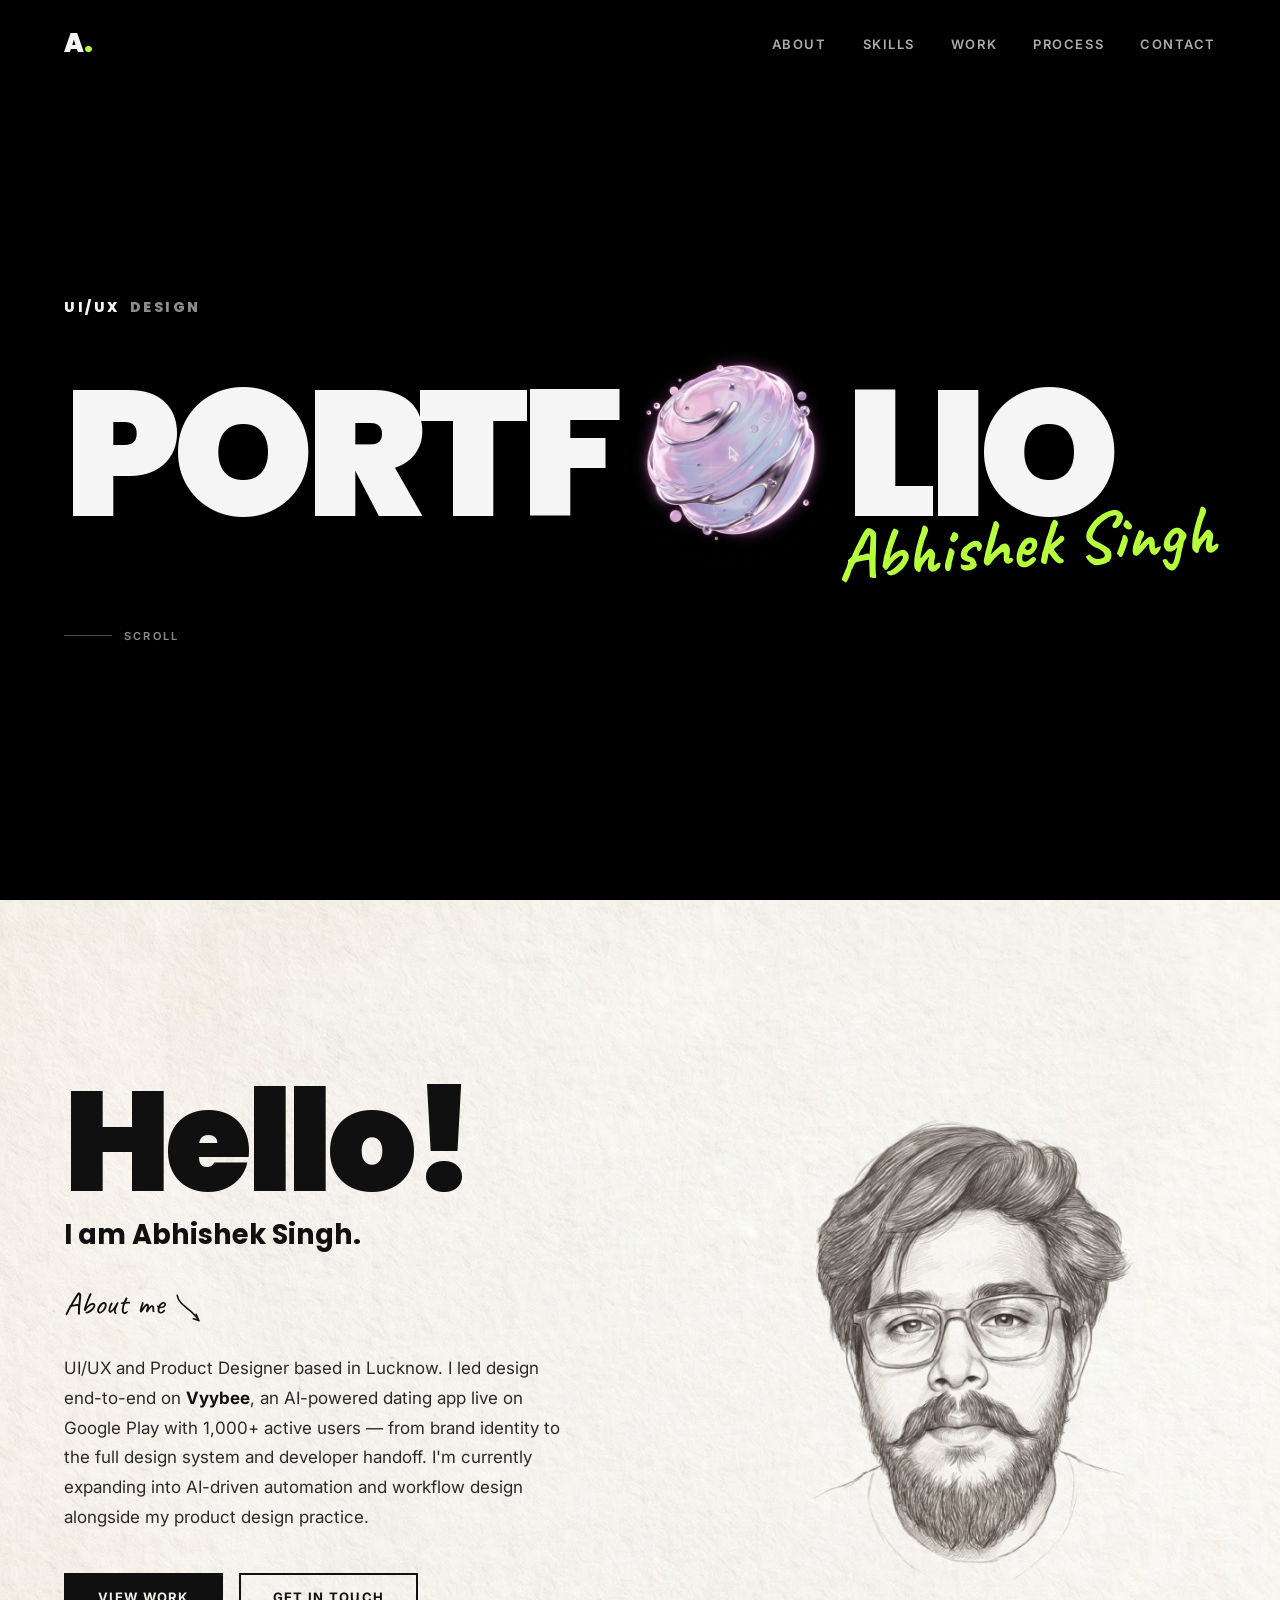
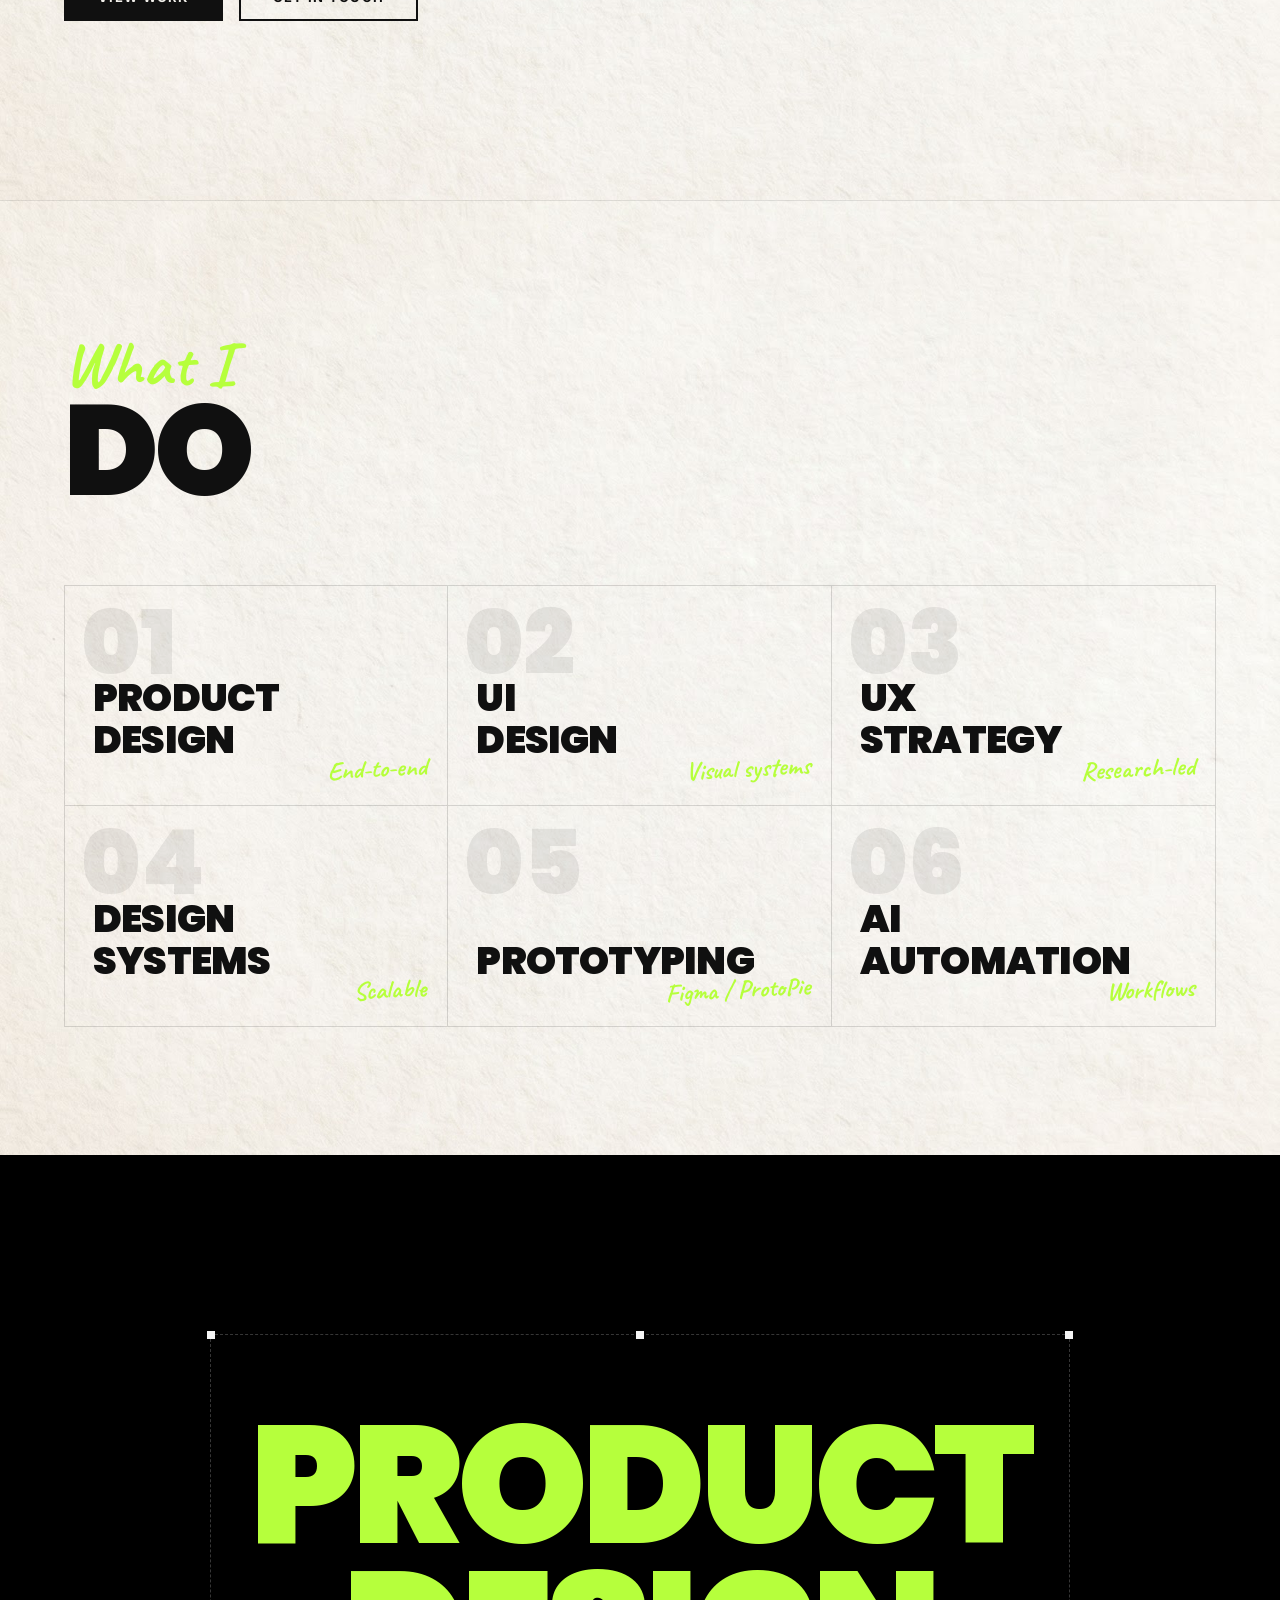
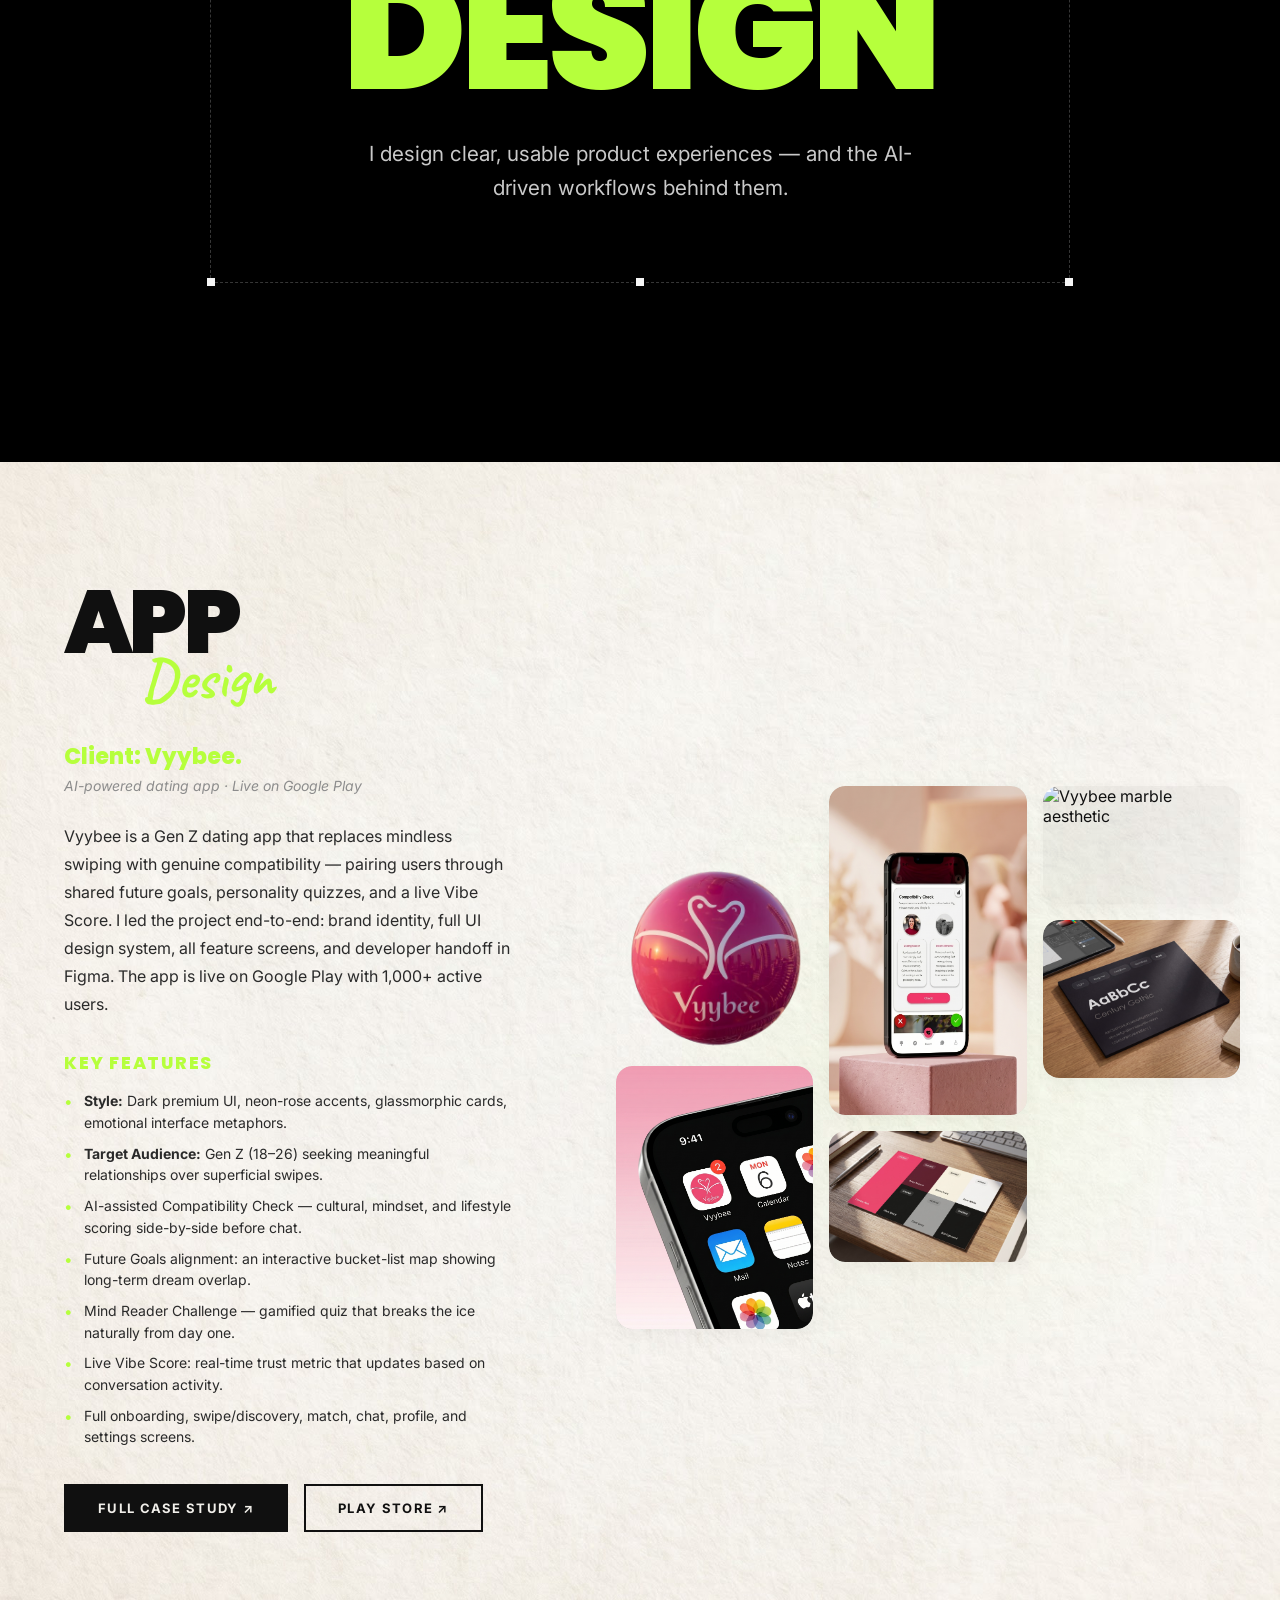
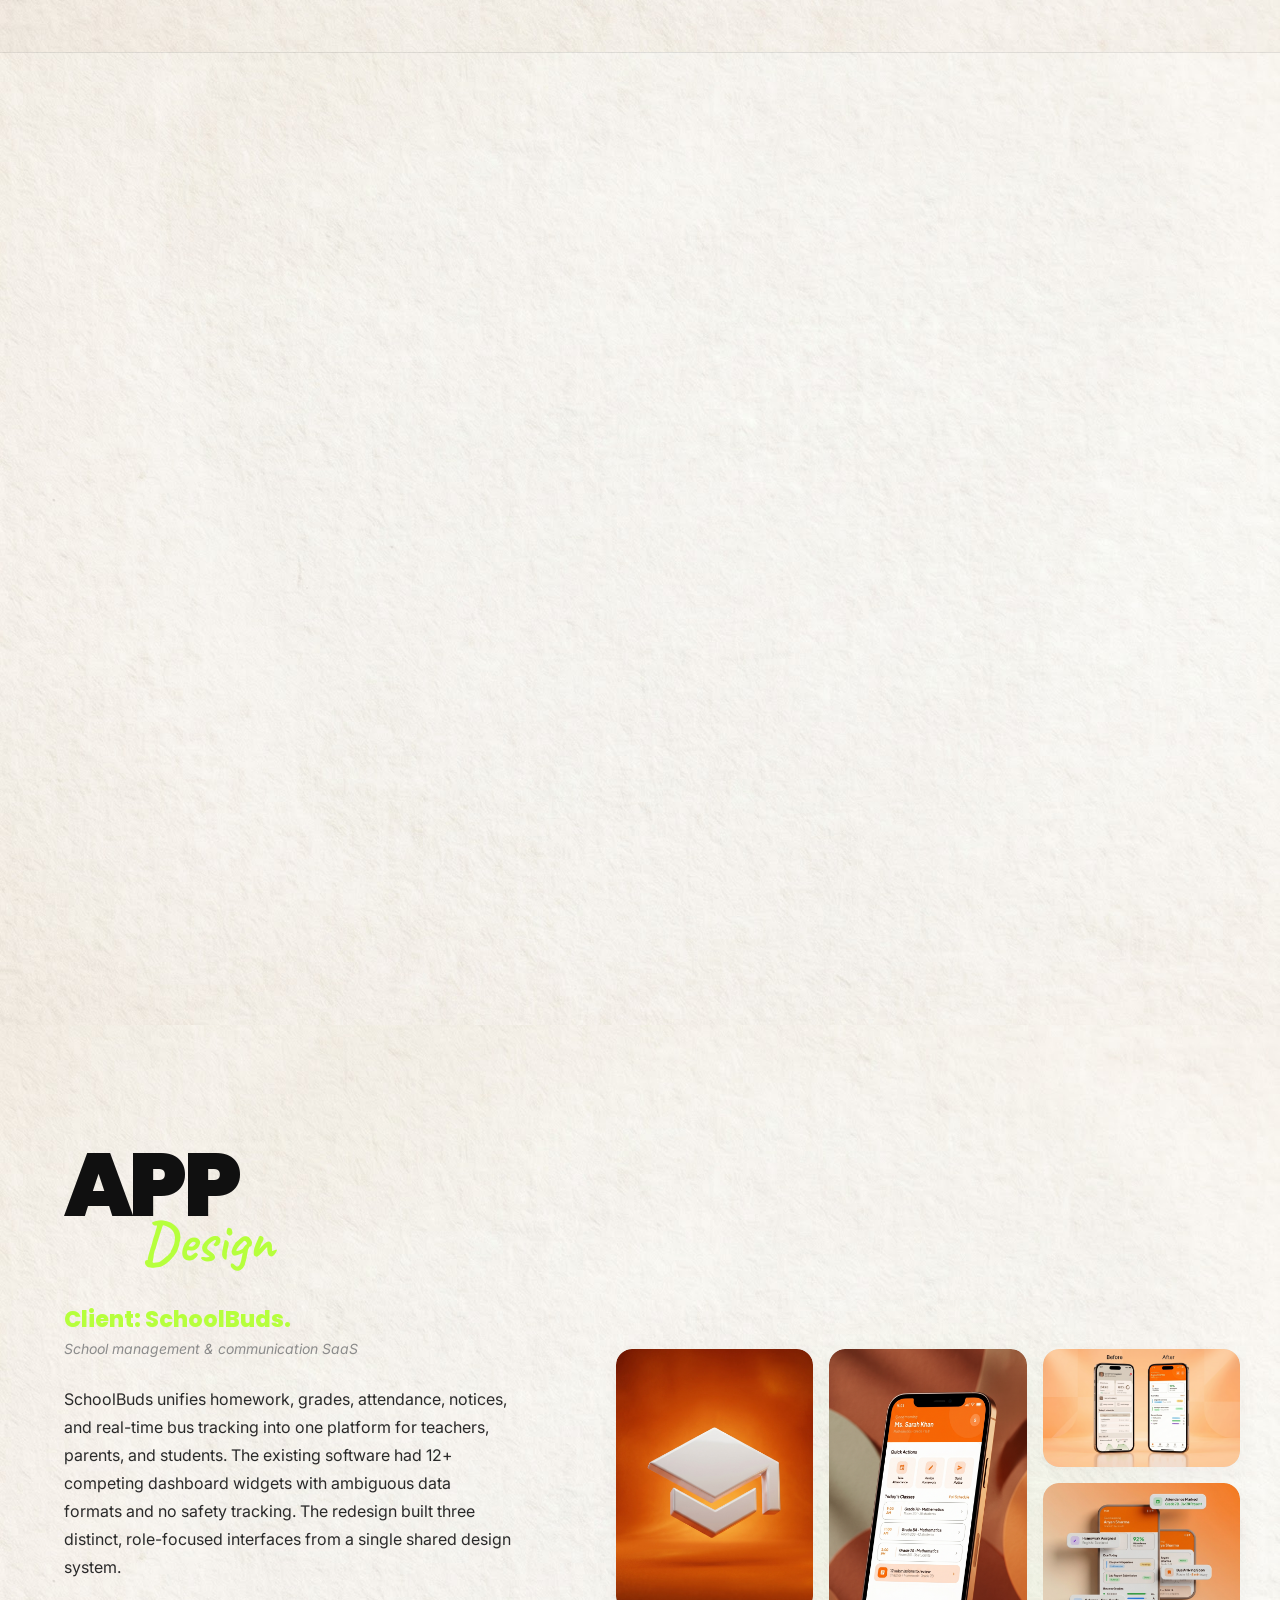
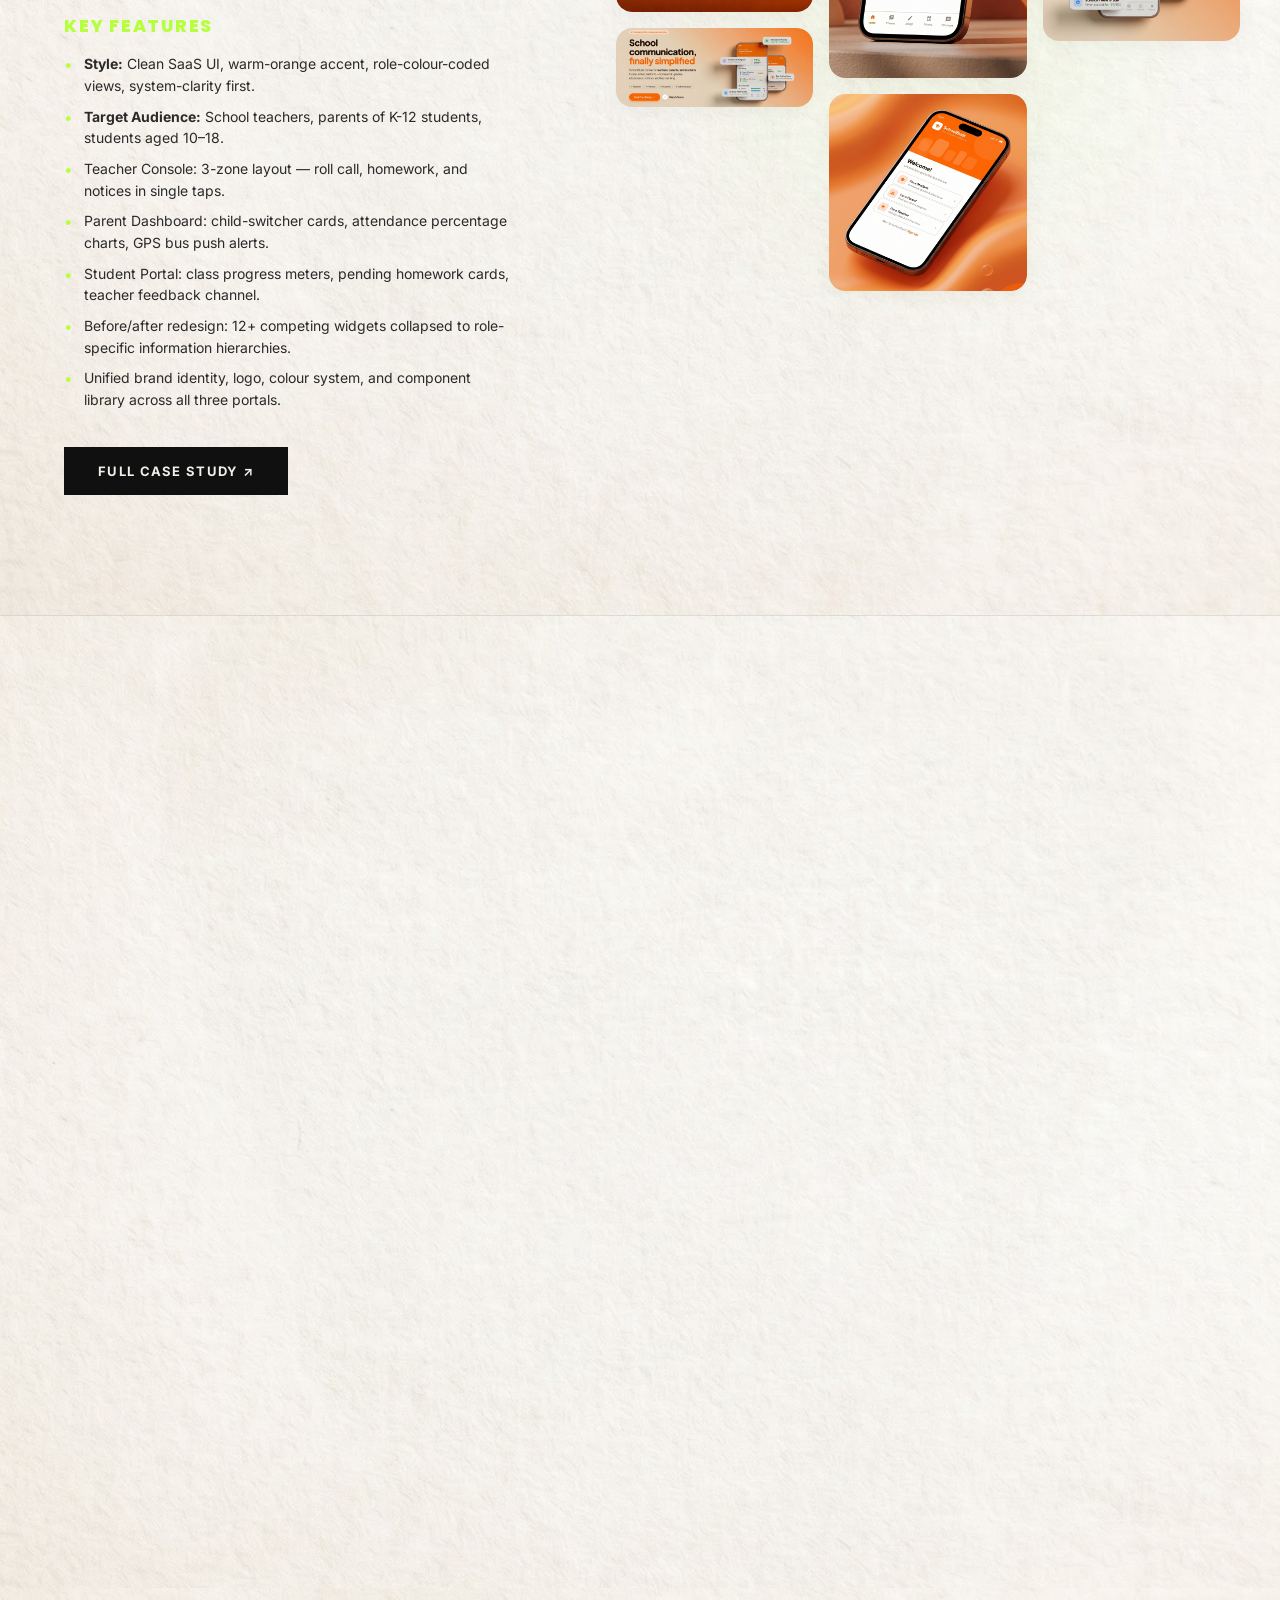
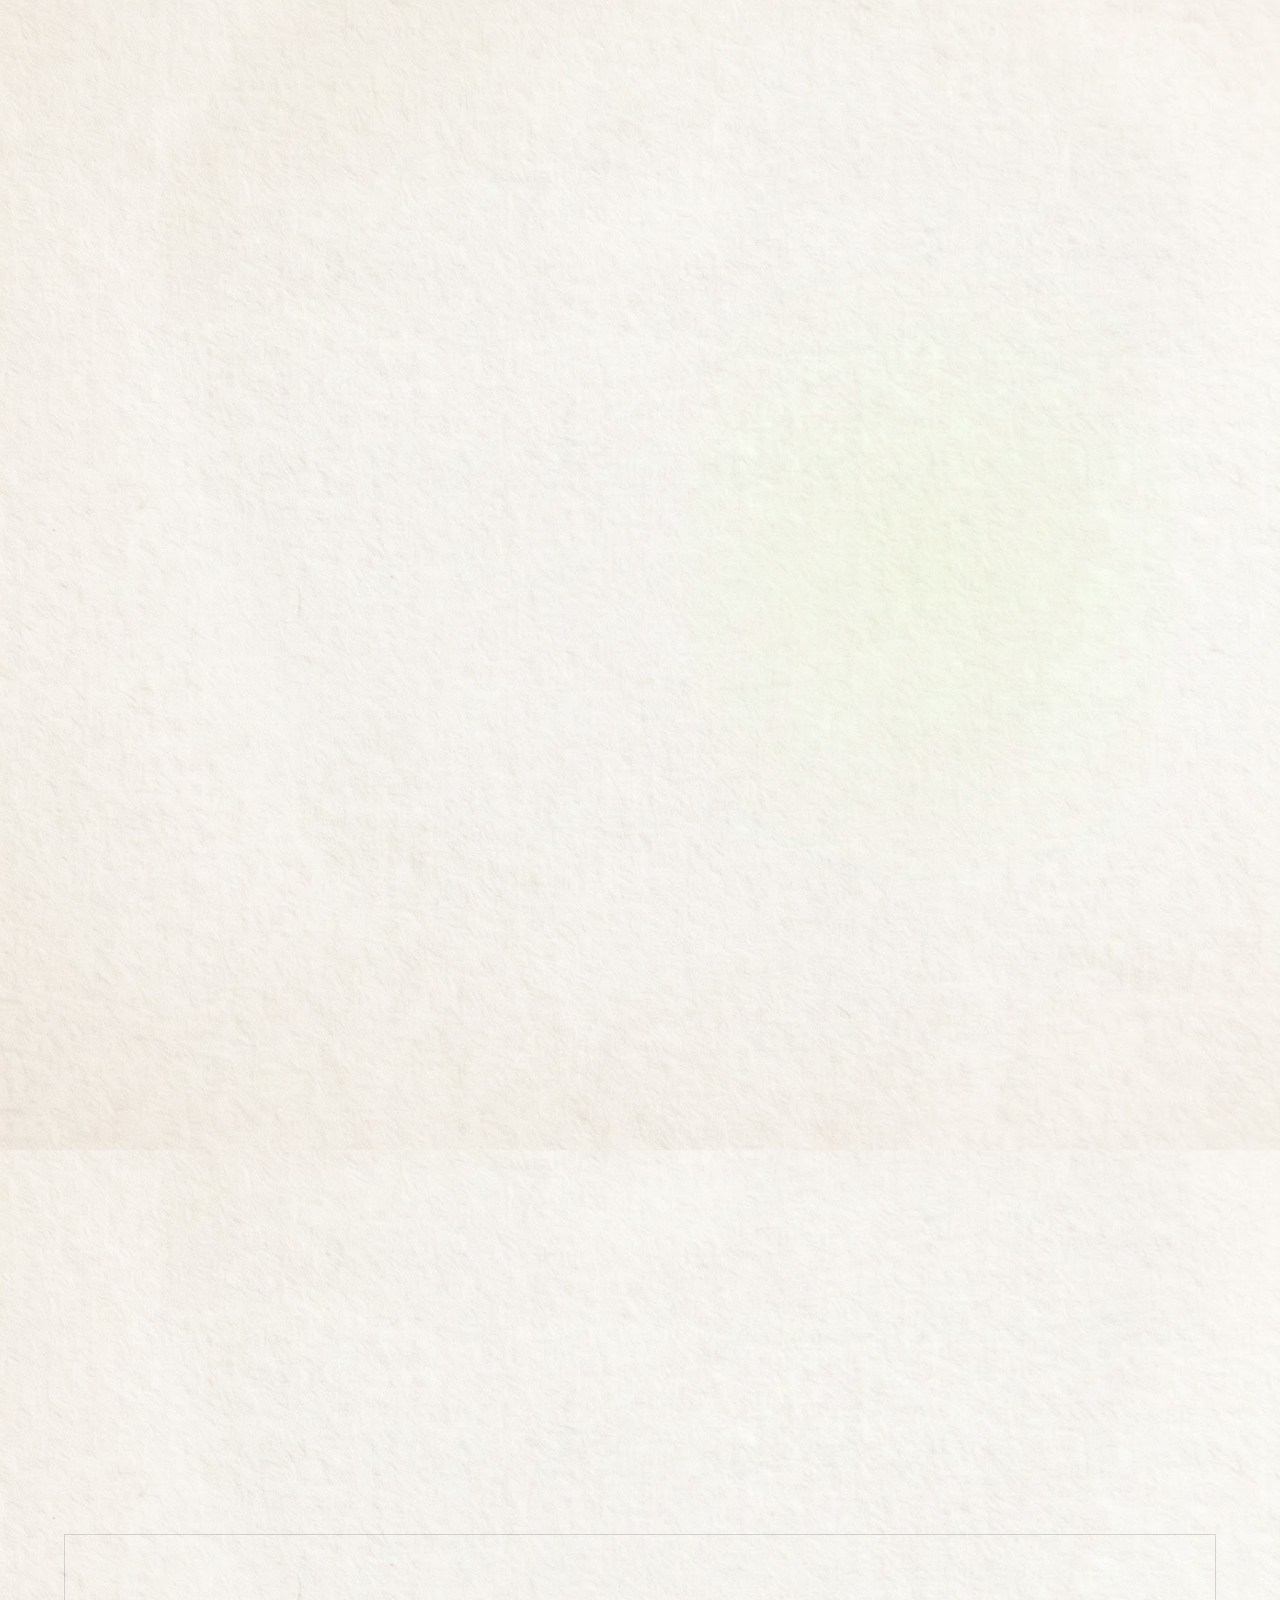
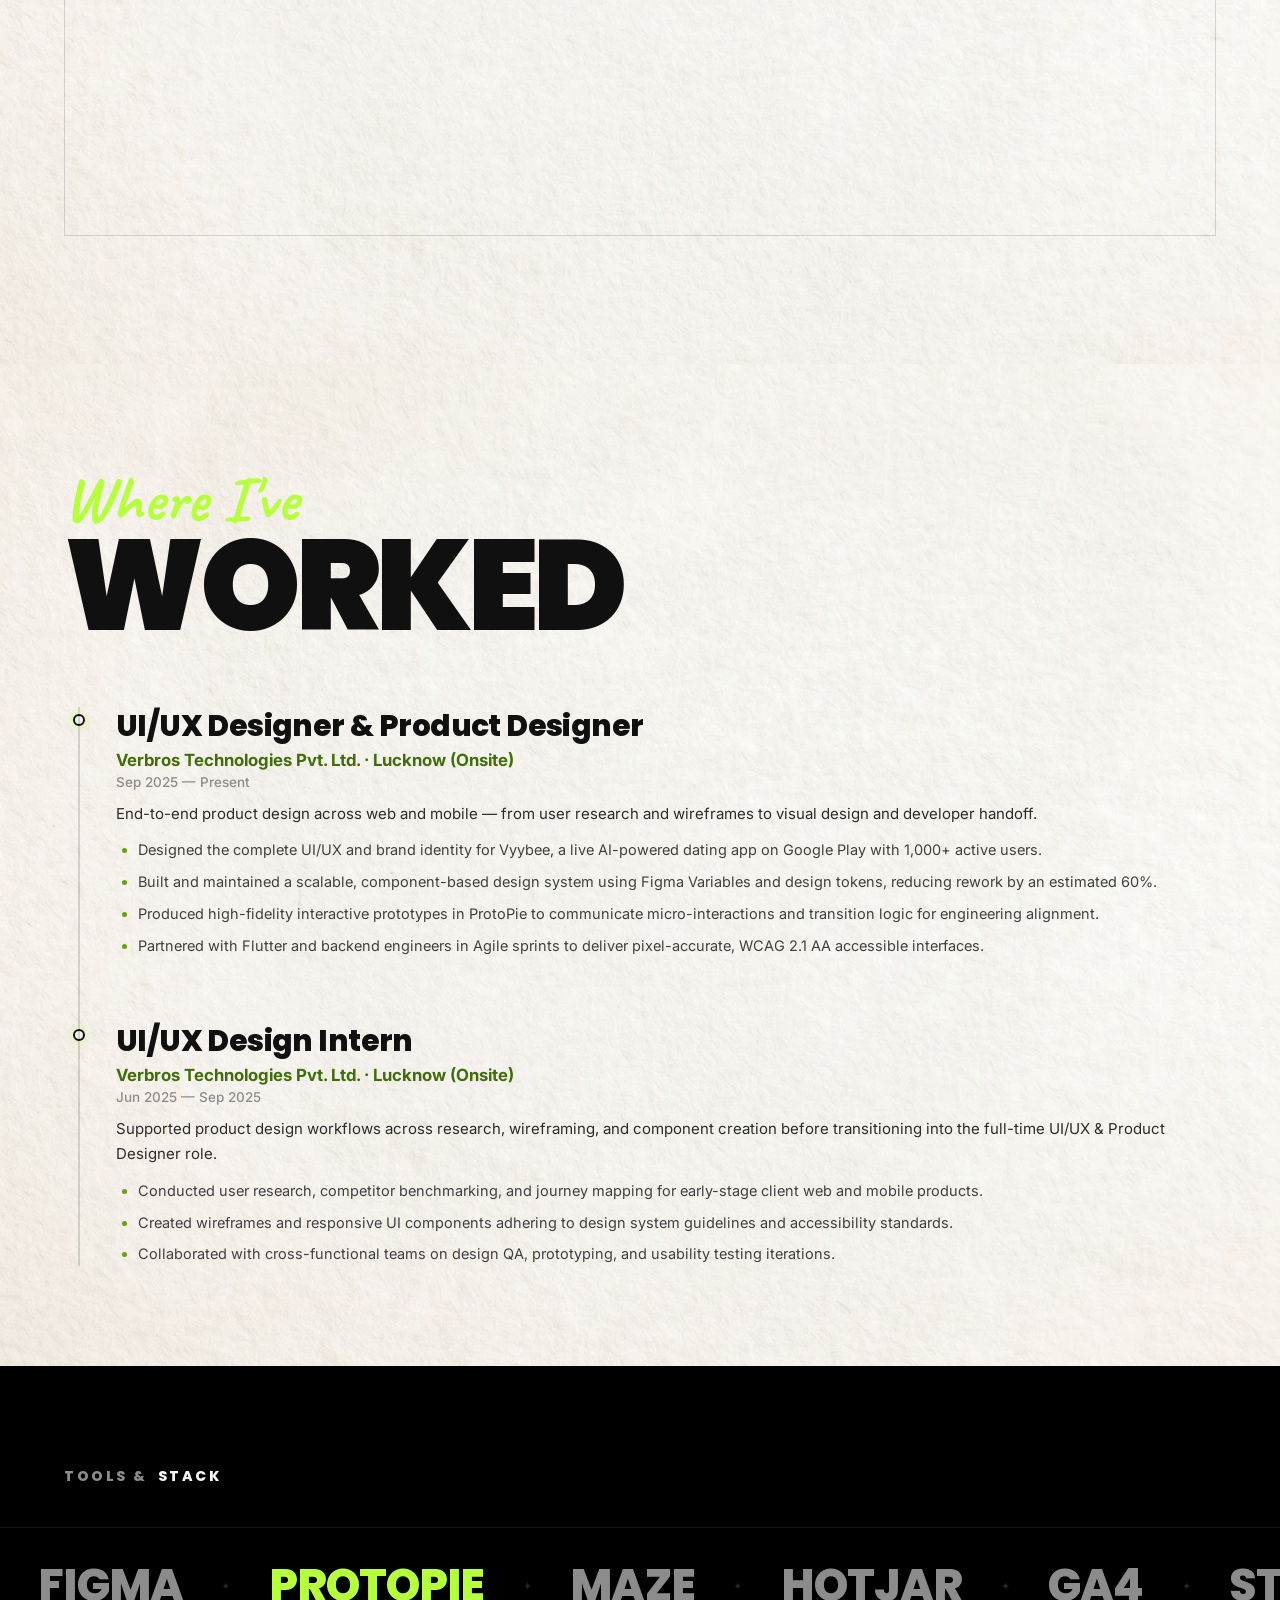
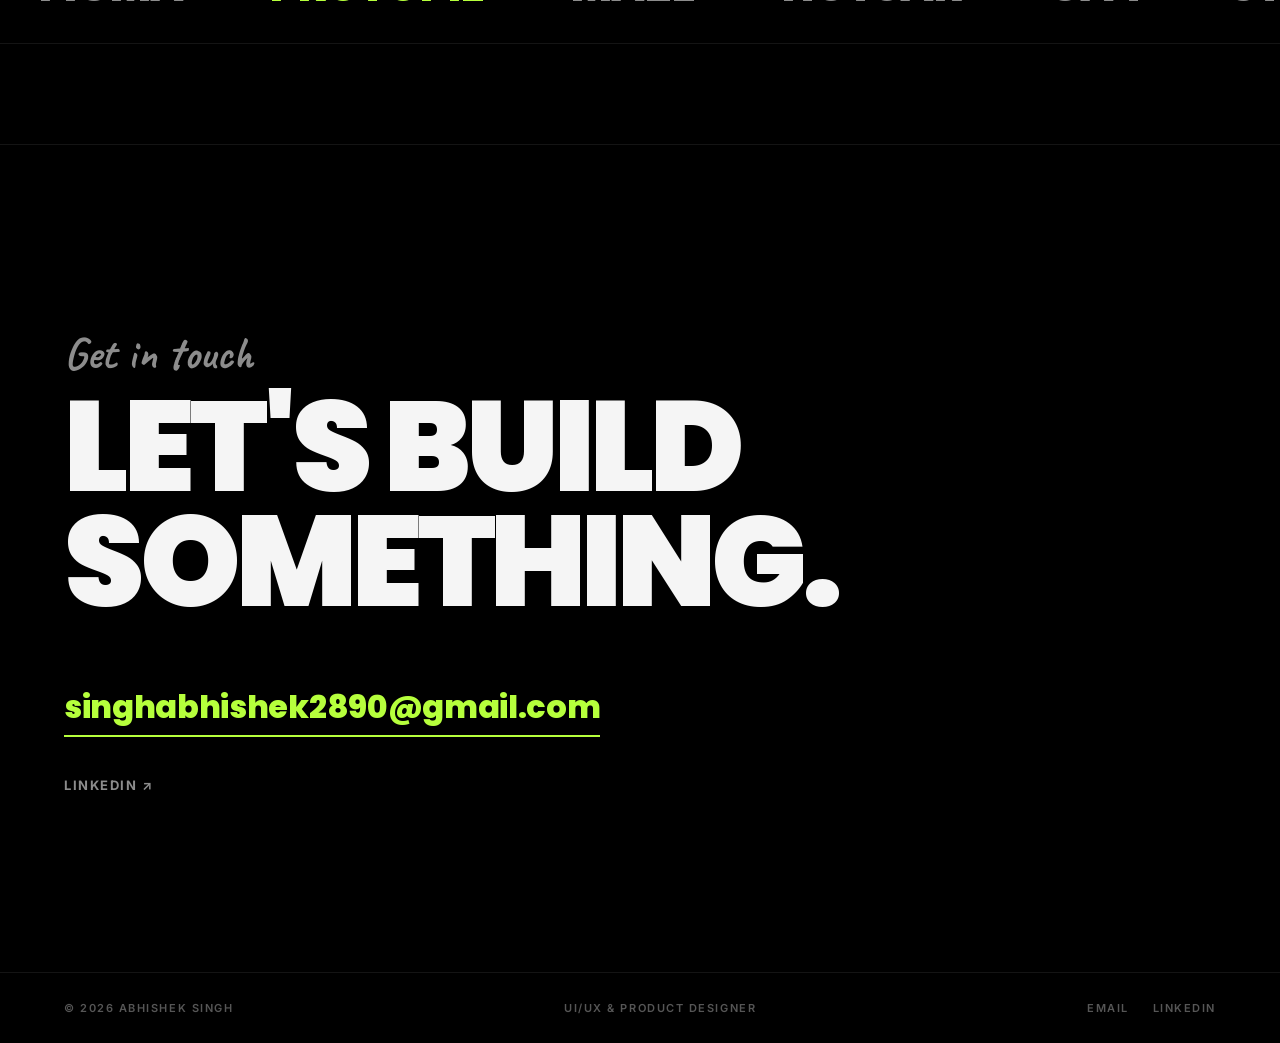
==== commit 4f9173a3: "Merge pull request #5 from Abhisheksingh1410/feature/update-portfolio-experience-case-studies feat: " ====
--- a/index.html
+++ b/index.html
@@ -11,6 +11,7 @@
   <link rel="preconnect" href="https://fonts.gstatic.com" crossorigin />
   <link href="https://fonts.googleapis.com/css2?family=Poppins:wght@400;500;700;800;900&family=Caveat:wght@400;600;700&family=Inter:wght@400;500;600&display=swap" rel="stylesheet" />
 
+  <link rel="icon" type="image/svg+xml" href="assets/favicon.svg" />
   <link rel="stylesheet" href="styles.css" />
 </head>
 <body>
